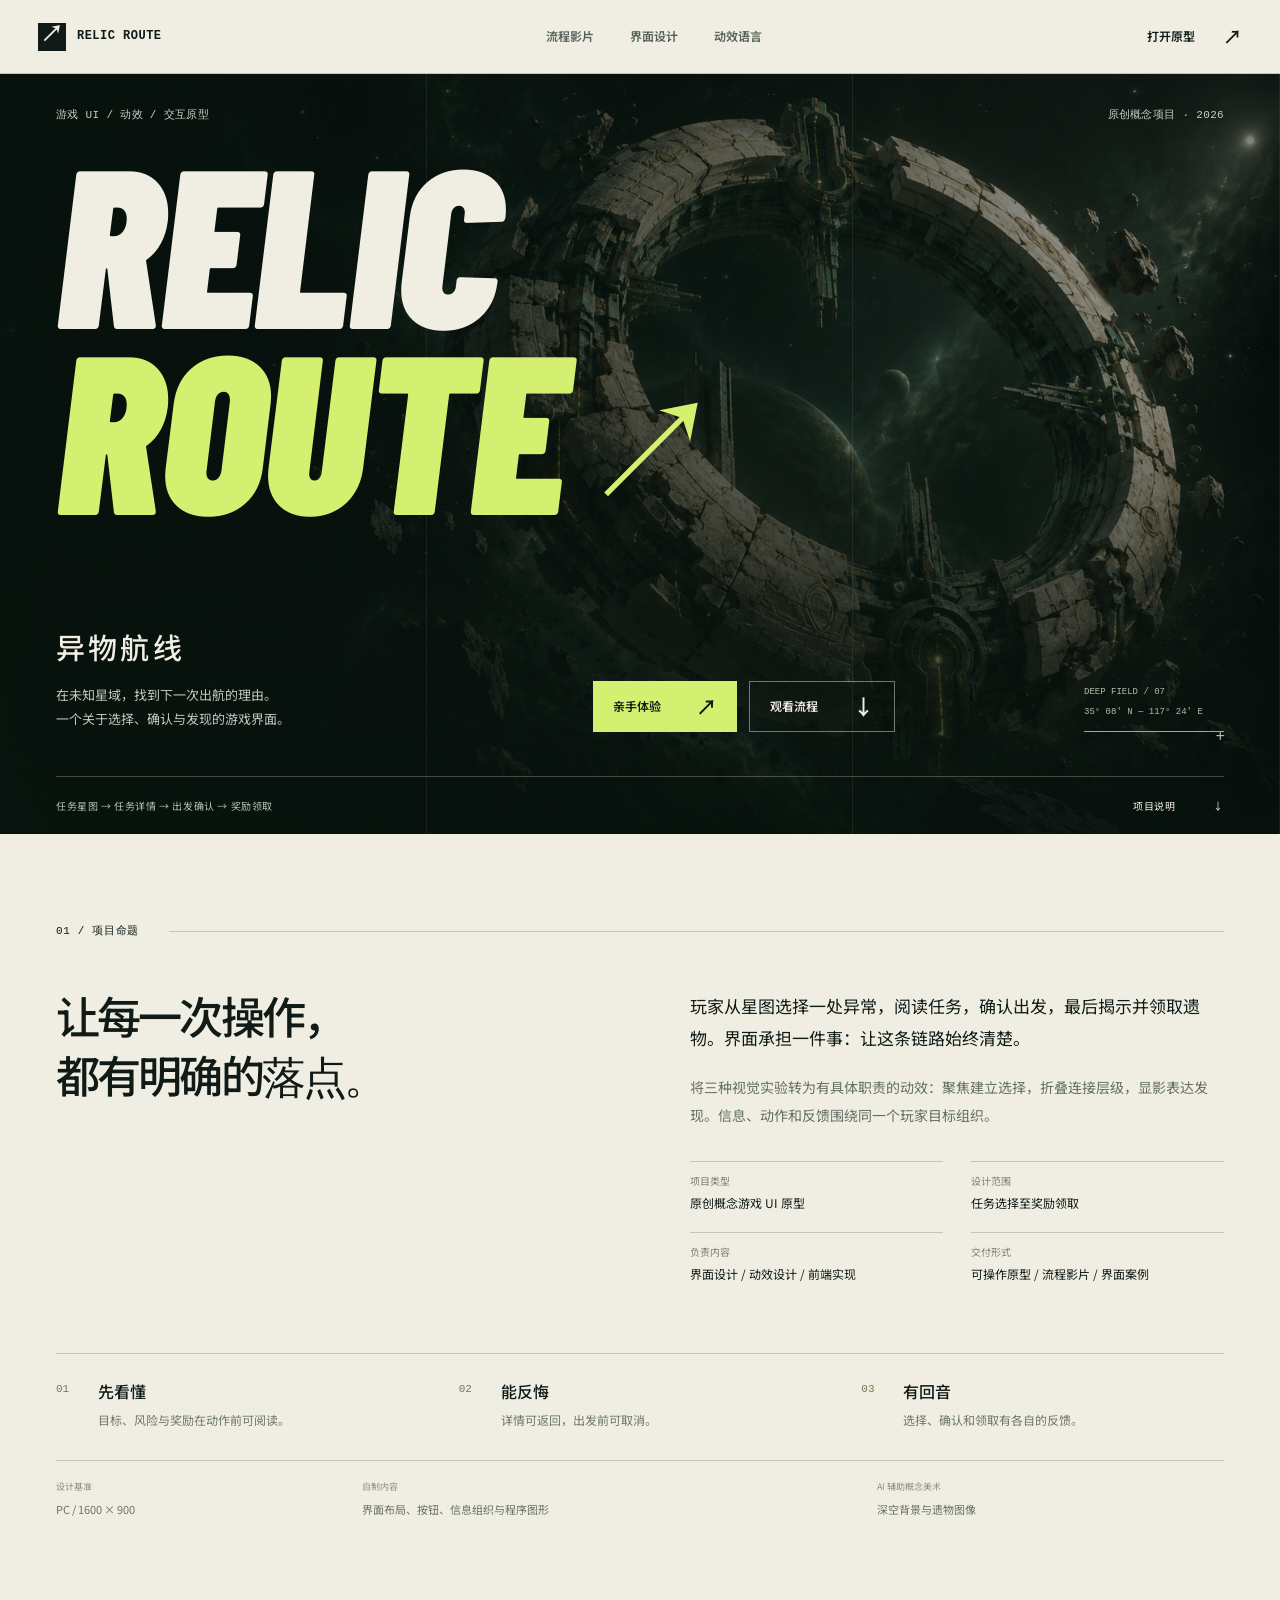
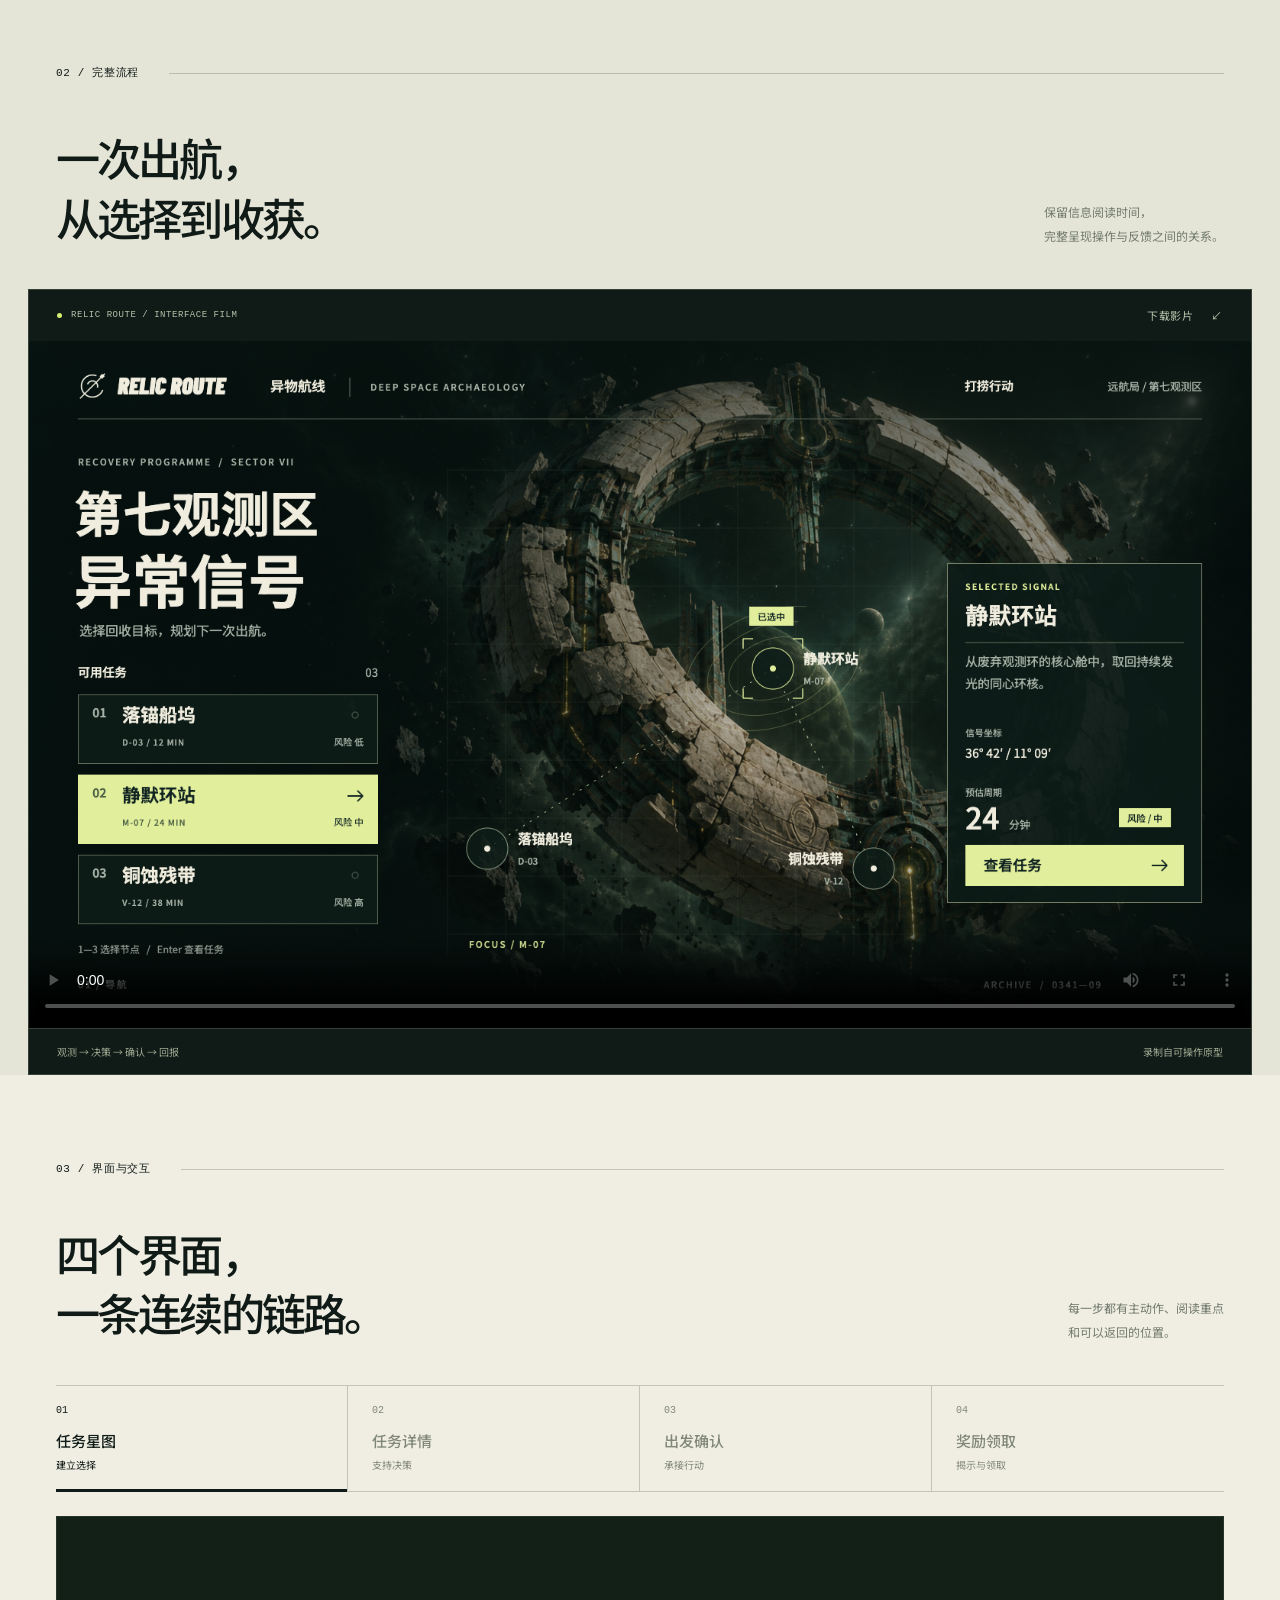
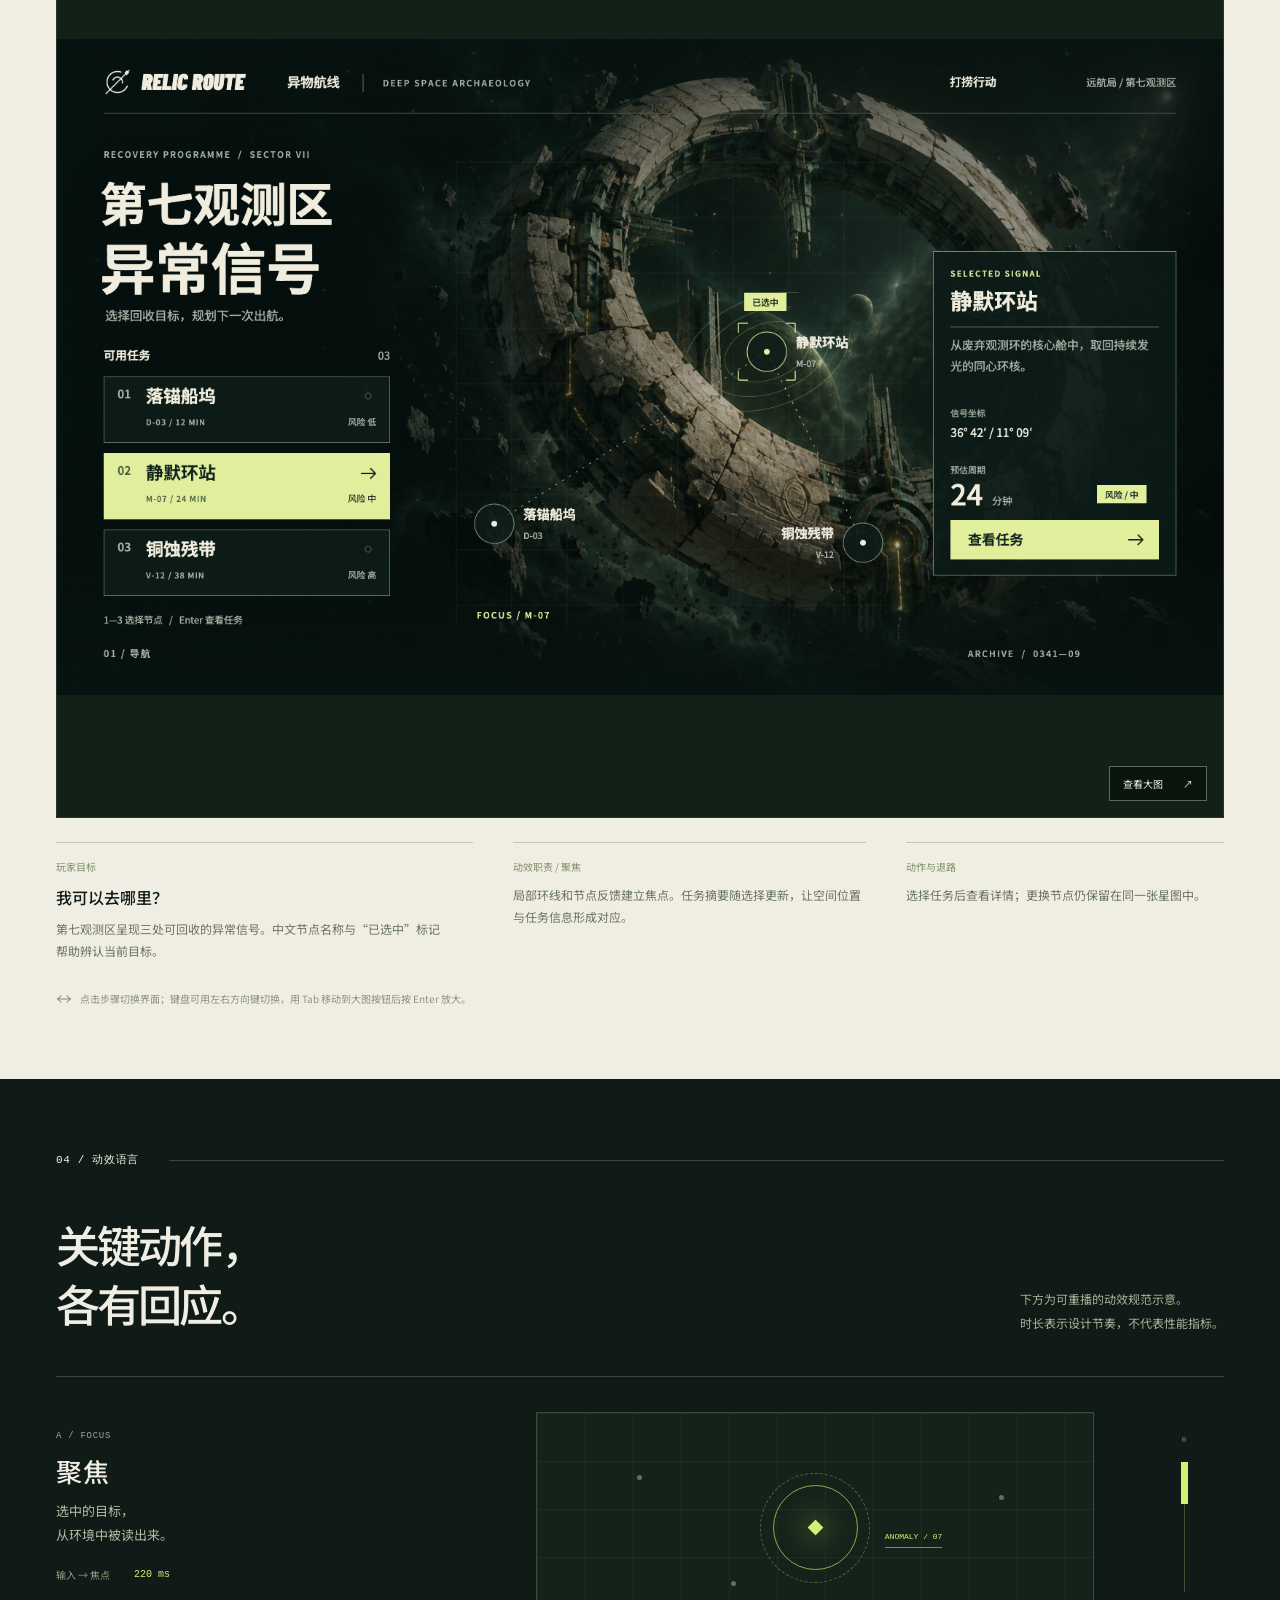
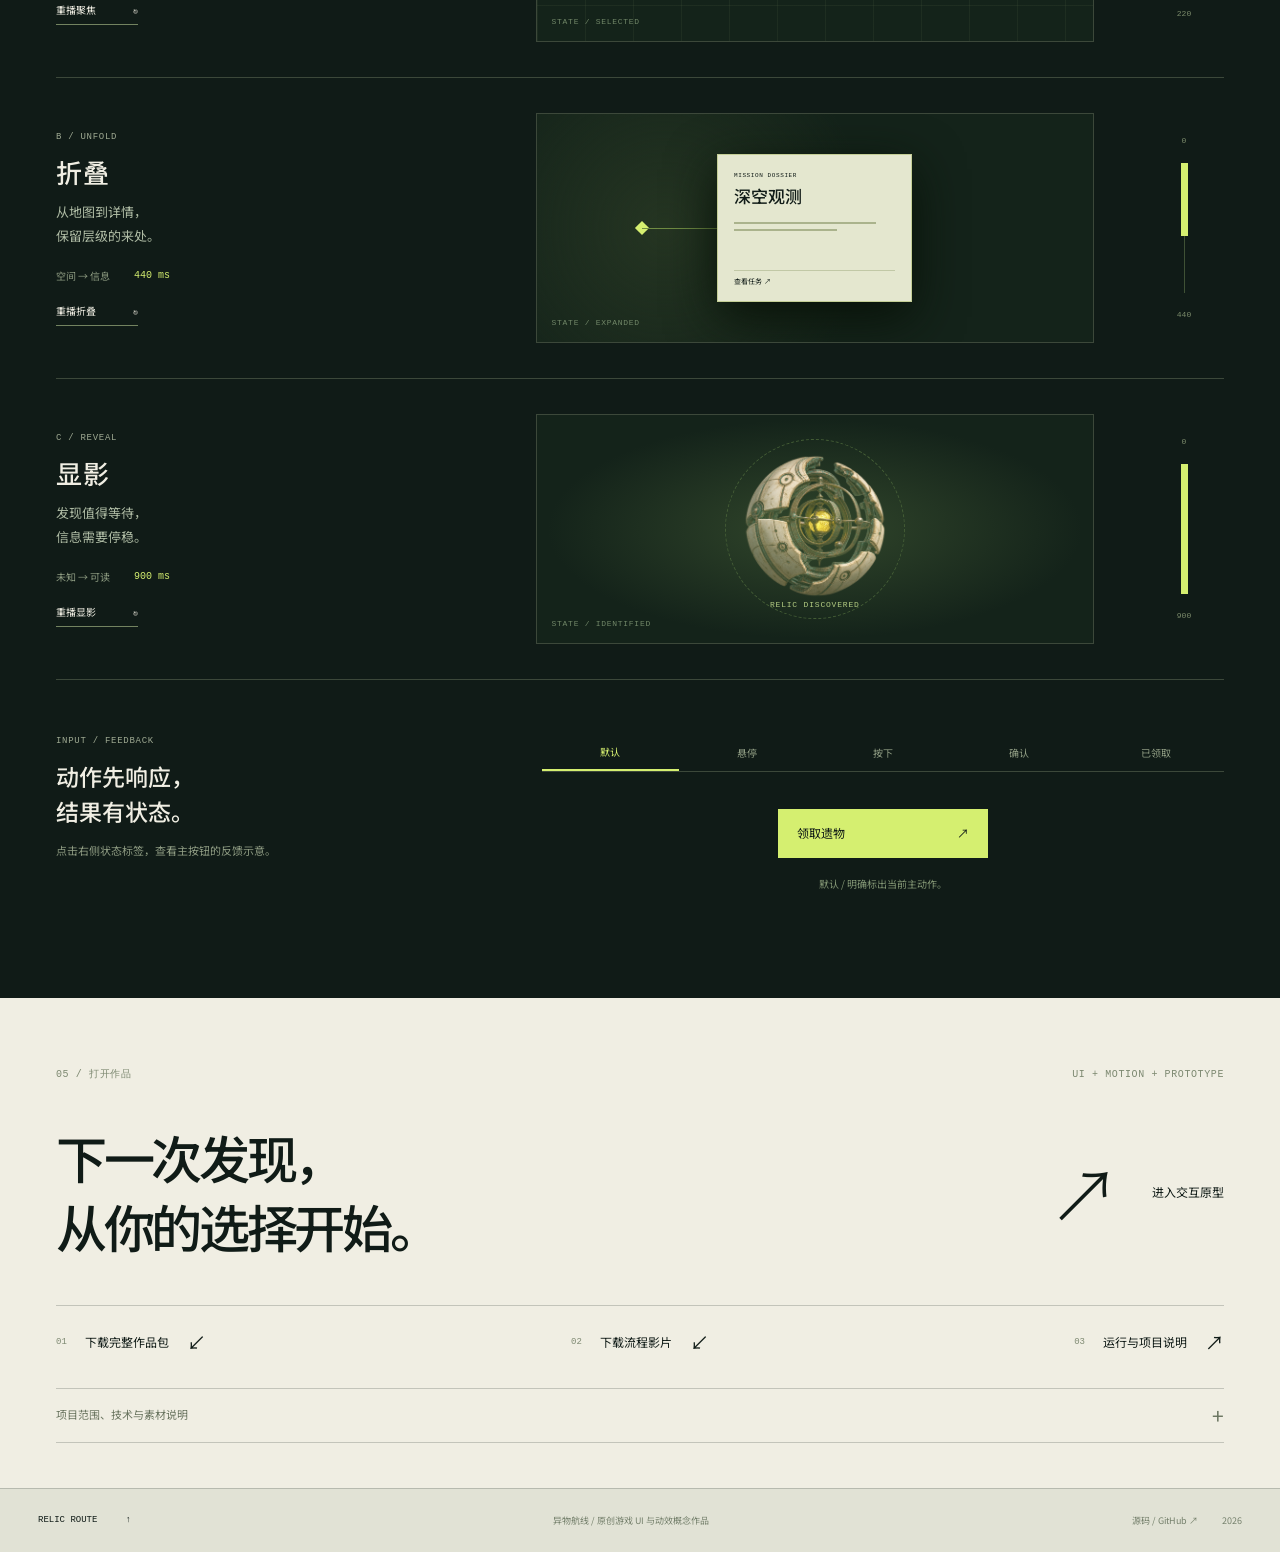
==== index.html @ 28699451 "Create Relic Route game UI and motion portfolio" ====
<!doctype html>
<html lang="zh-CN">
<head>
  <meta charset="UTF-8">
  <meta name="viewport" content="width=device-width, initial-scale=1">
  <meta name="theme-color" content="#101b17">
  <meta name="description" content="异物航线 RELIC ROUTE：原创深空打捞游戏的 UI 与动效概念项目。从任务选择到奖励入库，一条可以亲手体验的界面流程。">
  <title>异物航线 RELIC ROUTE — 游戏 UI 与动效</title>
  <link rel="stylesheet" href="showcase/style.css">
  <script src="showcase/app.js" defer></script>
</head>
<body>
  <a class="skip-link" href="#main">跳转到作品内容</a>
  <nav class="site-nav" aria-label="作品导航">
    <a class="wordmark" href="#top" aria-label="异物航线，返回顶部"><span class="brand-sign" aria-hidden="true">↗</span> RELIC ROUTE</a>
    <div class="nav-links"><a href="#film">流程影片</a><a href="#interfaces">界面设计</a><a href="#motion">动效语言</a></div>
    <a class="nav-demo" href="demo/index.html" target="_blank" rel="noopener">打开原型 <span aria-hidden="true">↗</span></a>
  </nav>

  <main id="main">
    <header class="hero" id="top">
      <div class="hero-art" aria-hidden="true"></div>
      <div class="hero-grid" aria-hidden="true"><span></span><span></span><span></span></div>
      <div class="hero-topline"><span>游戏 UI / 动效 / 交互原型</span><span>原创概念项目 · 2026</span></div>
      <h1 class="hero-title"><span>RELIC</span><span>ROUTE<span class="title-arrow" aria-hidden="true">↗</span></span></h1>
      <div class="hero-bottom">
        <div class="hero-description"><p class="hero-cn">异物航线</p><p>在未知星域，找到下一次出航的理由。<br>一个关于选择、确认与发现的游戏界面。</p></div>
        <div class="hero-actions"><a class="action action-light" href="demo/index.html" target="_blank" rel="noopener">亲手体验 <span aria-hidden="true">↗</span></a><a class="action action-outline" href="#film" data-play-film>观看流程 <span aria-hidden="true">↓</span></a></div>
        <div class="hero-coordinate" aria-hidden="true"><span>DEEP FIELD / 07</span><span>35° 08′ N — 117° 24′ E</span><span class="coordinate-line"></span></div>
      </div>
      <div class="hero-baseline"><span>任务星图 → 任务详情 → 出发确认 → 奖励领取</span><a href="#overview">项目说明 <span aria-hidden="true">↓</span></a></div>
    </header>

    <section class="overview section-wrap" id="overview" aria-labelledby="overview-title">
      <div class="section-label"><span>01 / 项目命题</span><span class="section-rule"></span></div>
      <div class="overview-layout">
        <h2 id="overview-title">让每一次操作，<br>都有明确的<span class="serif-word">落点。</span></h2>
        <div class="overview-copy"><p class="intro">玩家从星图选择一处异常，阅读任务，确认出发，最后揭示并领取遗物。界面承担一件事：让这条链路始终清楚。</p><p>将三种视觉实验转为有具体职责的动效：聚焦建立选择，折叠连接层级，显影表达发现。信息、动作和反馈围绕同一个玩家目标组织。</p><dl class="project-facts"><div><dt>项目类型</dt><dd>原创概念游戏 UI 原型</dd></div><div><dt>设计范围</dt><dd>任务选择至奖励领取</dd></div><div><dt>负责内容</dt><dd>界面设计 / 动效设计 / 前端实现</dd></div><div><dt>交付形式</dt><dd>可操作原型 / 流程影片 / 界面案例</dd></div></dl></div>
      </div>
      <div class="principles"><div><span class="principle-number">01</span><h3>先看懂</h3><p>目标、风险与奖励在动作前可阅读。</p></div><div><span class="principle-number">02</span><h3>能反悔</h3><p>详情可返回，出发前可取消。</p></div><div><span class="principle-number">03</span><h3>有回音</h3><p>选择、确认和领取有各自的反馈。</p></div></div>
      <aside class="authorship-note" aria-label="设计规格与素材分工"><p><span>设计基准</span>PC / 1600 × 900</p><p><span>自制内容</span>界面布局、按钮、信息组织与程序图形</p><p><span>AI 辅助概念美术</span>深空背景与遗物图像</p></aside>
    </section>

    <section class="film-section" id="film" aria-labelledby="film-title">
      <div class="section-wrap film-heading"><div class="section-label"><span>02 / 完整流程</span><span class="section-rule"></span></div><div class="heading-row"><h2 id="film-title">一次出航，<br>从选择到收获。</h2><p>保留信息阅读时间，<br>完整呈现操作与反馈之间的关系。</p></div></div>
      <div class="film-shell"><div class="film-utility"><span><i class="live-dot" aria-hidden="true"></i> RELIC ROUTE / INTERFACE FILM</span><a href="showcase/film.mp4" download>下载影片 <span aria-hidden="true">↙</span></a></div><video id="project-film" controls playsinline preload="metadata" poster="showcase/01-map.png" aria-label="异物航线任务与奖励流程影片"><source src="showcase/film.mp4" type="video/mp4"><p>浏览器不支持视频播放，请<a href="showcase/film.mp4">下载流程影片</a>。</p></video><div class="film-caption"><span>观测 → 决策 → 确认 → 回报</span><span>录制自可操作原型</span></div></div>
    </section>

    <section class="interfaces section-wrap" id="interfaces" aria-labelledby="interfaces-title">
      <div class="section-label"><span>03 / 界面与交互</span><span class="section-rule"></span></div>
      <div class="heading-row"><h2 id="interfaces-title">四个界面，<br>一条连续的链路。</h2><p>每一步都有主动作、阅读重点<br>和可以返回的位置。</p></div>
      <div class="step-tabs" role="tablist" aria-label="选择界面步骤">
        <button class="step-tab" id="tab-map" role="tab" aria-selected="true" aria-controls="panel-map" data-screen="map"><span>01</span><strong>任务星图</strong><small>建立选择</small></button>
        <button class="step-tab" id="tab-dossier" role="tab" aria-selected="false" aria-controls="panel-dossier" tabindex="-1" data-screen="dossier"><span>02</span><strong>任务详情</strong><small>支持决策</small></button>
        <button class="step-tab" id="tab-confirm" role="tab" aria-selected="false" aria-controls="panel-confirm" tabindex="-1" data-screen="confirm"><span>03</span><strong>出发确认</strong><small>承接行动</small></button>
        <button class="step-tab" id="tab-reward" role="tab" aria-selected="false" aria-controls="panel-reward" tabindex="-1" data-screen="reward"><span>04</span><strong>奖励领取</strong><small>揭示与领取</small></button>
      </div>
      <div class="screen-panels">
        <article class="screen-panel" id="panel-map" role="tabpanel" aria-labelledby="tab-map" tabindex="0"><figure class="screen-figure"><img src="showcase/01-map.png" alt="第七观测区任务星图：三个中文命名的异常节点分布在深空星图上，已选中节点与任务摘要形成对应。" width="1600" height="900" loading="lazy"><button class="zoom-image" type="button" data-zoom="showcase/01-map.png" data-alt="任务星图界面" aria-label="放大任务星图界面">查看大图 <span aria-hidden="true">↗</span></button></figure><div class="screen-notes"><div><span>玩家目标</span><h3>我可以去哪里？</h3><p>第七观测区呈现三处可回收的异常信号。中文节点名称与“已选中”标记帮助辨认当前目标。</p></div><div><span>动效职责 / 聚焦</span><p>局部环线和节点反馈建立焦点。任务摘要随选择更新，让空间位置与任务信息形成对应。</p></div><div><span>动作与退路</span><p>选择任务后查看详情；更换节点仍保留在同一张星图中。</p></div></div></article>
        <article class="screen-panel" id="panel-dossier" role="tabpanel" aria-labelledby="tab-dossier" tabindex="0" hidden><figure class="screen-figure"><img src="showcase/02-dossier.png" alt="任务详情界面：目标、风险、奖励与出发按钮在展开的面板中呈现。" width="1600" height="900" loading="lazy"><button class="zoom-image" type="button" data-zoom="showcase/02-dossier.png" data-alt="任务详情界面" aria-label="放大任务详情界面">查看大图 <span aria-hidden="true">↗</span></button></figure><div class="screen-notes"><div><span>玩家目标</span><h3>这次任务值得出发吗？</h3><p>阅读目标、风险与奖励，再进入出发确认。面板以任务为中心组织信息。</p></div><div><span>动效职责 / 折叠</span><p>从星图进入更具体的信息层级。展开与收回采用对应的方向，表达详情属于当前任务。</p></div><div><span>动作与退路</span><p>确认当前任务，或返回星图继续选择。</p></div></div></article>
        <article class="screen-panel" id="panel-confirm" role="tabpanel" aria-labelledby="tab-confirm" tabindex="0" hidden><figure class="screen-figure"><img src="showcase/03-confirm.png" alt="出发确认界面：所选任务被再次列出，玩家可以取消或确认出发。" width="1600" height="900" loading="lazy"><button class="zoom-image" type="button" data-zoom="showcase/03-confirm.png" data-alt="出发确认界面" aria-label="放大出发确认界面">查看大图 <span aria-hidden="true">↗</span></button></figure><div class="screen-notes"><div><span>玩家目标</span><h3>我准备好出发了吗？</h3><p>主动作执行前再确认一次任务，将选择与行动分成清楚的两个阶段。</p></div><div><span>动效职责 / 承接</span><p>确认动作触发短暂过渡，提供“出发已经开始”的反馈。按钮先响应，演出再展开。</p></div><div><span>动作与退路</span><p>取消回到任务详情；确认后进入演示结算。本项目不包含战斗玩法。</p></div></div></article>
        <article class="screen-panel" id="panel-reward" role="tabpanel" aria-labelledby="tab-reward" tabindex="0" hidden><figure class="screen-figure"><img src="showcase/04-reward.png" alt="奖励领取界面：遗物已识别，名称和说明已显示，领取按钮处于可操作状态。" width="1600" height="900" loading="lazy"><button class="zoom-image" type="button" data-zoom="showcase/04-reward.png" data-alt="奖励揭示与领取界面" aria-label="放大奖励领取界面">查看大图 <span aria-hidden="true">↗</span></button></figure><div class="screen-notes"><div><span>玩家目标</span><h3>我发现了什么？</h3><p>截图记录遗物已识别、待领取的状态。揭示结束后显示名称与说明，供玩家阅读和领取。</p></div><div><span>动效职责 / 显影</span><p>扫描式显现构成发现的仪式感；演出结束后停稳，给信息与操作留出空间。</p></div><div><span>动作与退路</span><p>领取后显示已入库，阻止重复领取；返回星图开始下一次选择。</p></div></div></article>
      </div>
      <p class="interaction-tip"><span aria-hidden="true">↔</span> 点击步骤切换界面；键盘可用左右方向键切换，用 Tab 移动到大图按钮后按 Enter 放大。</p>
    </section>

    <section class="motion-section" id="motion" aria-labelledby="motion-title">
      <div class="section-wrap"><div class="section-label"><span>04 / 动效语言</span><span class="section-rule"></span></div><div class="heading-row"><h2 id="motion-title">关键动作，<br>各有回应。</h2><p>下方为可重播的动效规范示意。<br>时长表示设计节奏，不代表性能指标。</p></div>
      <div class="motion-list">
        <article class="motion-item"><div class="motion-copy"><span class="motion-index">A / FOCUS</span><h3>聚焦</h3><p>选中的目标，<br>从环境中被读出来。</p><div class="motion-meta"><span>输入 → 焦点</span><strong>220 ms</strong></div><button class="replay-motion" type="button" data-replay="focus">重播聚焦 <span aria-hidden="true">↻</span></button></div><div class="motion-preview focus-preview is-playing" id="motion-focus" aria-hidden="true"><span class="focus-grid"></span><span class="focus-point point-one"></span><span class="focus-point point-two"></span><span class="focus-point point-three"></span><div class="focus-target"><span class="focus-ring ring-one"></span><span class="focus-ring ring-two"></span><span class="focus-core"></span><span class="focus-callout">ANOMALY / 07</span></div><span class="preview-marker">STATE / SELECTED</span></div><div class="timing-strip" aria-hidden="true"><span>0</span><div><i></i></div><span>220</span></div></article>
        <article class="motion-item"><div class="motion-copy"><span class="motion-index">B / UNFOLD</span><h3>折叠</h3><p>从地图到详情，<br>保留层级的来处。</p><div class="motion-meta"><span>空间 → 信息</span><strong>440 ms</strong></div><button class="replay-motion" type="button" data-replay="fold">重播折叠 <span aria-hidden="true">↻</span></button></div><div class="motion-preview fold-preview is-playing" id="motion-fold" aria-hidden="true"><span class="fold-origin"></span><div class="fold-panel"><span class="fold-panel-label">MISSION DOSSIER</span><strong>深空观测</strong><span class="fold-line"></span><span class="fold-line short"></span><span class="fold-button">查看任务 ↗</span></div><span class="fold-connector"></span><span class="preview-marker">STATE / EXPANDED</span></div><div class="timing-strip" aria-hidden="true"><span>0</span><div><i></i></div><span>440</span></div></article>
        <article class="motion-item"><div class="motion-copy"><span class="motion-index">C / REVEAL</span><h3>显影</h3><p>发现值得等待，<br>信息需要停稳。</p><div class="motion-meta"><span>未知 → 可读</span><strong>900 ms</strong></div><button class="replay-motion" type="button" data-replay="reveal">重播显影 <span aria-hidden="true">↻</span></button></div><div class="motion-preview reveal-preview is-playing" id="motion-reveal" aria-hidden="true"><span class="reveal-orbit"></span><div class="reveal-object"><img src="demo/assets/lumen-core.png" alt="" loading="lazy"><span class="reveal-scan"></span></div><span class="reveal-label">RELIC DISCOVERED</span><span class="preview-marker">STATE / IDENTIFIED</span></div><div class="timing-strip" aria-hidden="true"><span>0</span><div><i></i></div><span>900</span></div></article>
      </div>
      <div class="state-spec"><div class="state-spec-title"><span class="motion-index">INPUT / FEEDBACK</span><h3>动作先响应，<br>结果有状态。</h3><p>点击右侧状态标签，查看主按钮的反馈示意。</p></div><div class="state-lab"><div class="state-selector" role="group" aria-label="选择按钮状态"><button type="button" data-button-state="idle" aria-pressed="true">默认</button><button type="button" data-button-state="hover" aria-pressed="false">悬停</button><button type="button" data-button-state="pressed" aria-pressed="false">按下</button><button type="button" data-button-state="confirmed" aria-pressed="false">确认</button><button type="button" data-button-state="claimed" aria-pressed="false">已领取</button></div><div class="state-display"><button type="button" class="spec-button" id="spec-button" data-state="idle"><span id="spec-button-label">领取遗物</span><span id="spec-button-icon" aria-hidden="true">↗</span></button><p id="state-description" aria-live="polite">默认 / 明确标出当前主动作。</p></div></div></div>
      </div>
    </section>

    <section class="closing section-wrap" aria-labelledby="closing-title"><div class="closing-meta"><span>05 / 打开作品</span><span>UI + MOTION + PROTOTYPE</span></div><div class="closing-main"><h2 id="closing-title">下一次发现，<br>从你的选择开始。</h2><a class="closing-demo" href="demo/index.html" target="_blank" rel="noopener" aria-label="打开异物航线交互原型"><span aria-hidden="true">↗</span><span>进入交互原型</span></a></div><div class="delivery-links"><a href="https://github.com/rheeh/relic-route/releases/download/v1.0.0/relic-route.zip" download><span>01</span> 下载完整作品包 <span aria-hidden="true">↙</span></a><a href="showcase/film.mp4" download><span>02</span> 下载流程影片 <span aria-hidden="true">↙</span></a><a href="README.md"><span>03</span> 运行与项目说明 <span aria-hidden="true">↗</span></a></div>
      <details class="credits"><summary>项目范围、技术与素材说明 <span aria-hidden="true">+</span></summary><div class="credits-body"><div><h3>项目范围</h3><p>这是已实现的原创概念游戏 UI 与动效原型，围绕任务选择、确认和奖励领取设计。任务、资源与结算均为演示内容；不包含战斗、服务器或真实存档。本案例没有开展用户研究，也不提供用户效果指标。</p></div><div><h3>实现与素材</h3><p>界面布局、按钮、信息组织和程序图形为本项目自制，以 HTML、CSS 与 JavaScript 实现。深空背景与遗物概念图使用 AI 辅助生成。字体许可与详细素材说明见项目 README。</p></div><div><h3>体验方式</h3><p>以 PC 端 1600 × 900 为设计基准，推荐桌面浏览器体验完整构图。可使用键盘选择与确认；系统开启“减少动态效果”时，过渡会简化。下载作品包后，可在本地打开首页与原型。</p></div></div></details>
    </section>
  </main>
  <footer class="site-footer"><a href="#top">RELIC ROUTE <span aria-hidden="true">↑</span></a><p>异物航线 / 原创游戏 UI 与动效概念作品</p><span class="footer-meta"><a href="https://github.com/rheeh/relic-route" target="_blank" rel="noopener" aria-label="在 GitHub 查看异物航线源码">源码 / GitHub <span aria-hidden="true">↗</span></a><span>2026</span></span></footer>
  <dialog class="image-dialog" id="image-dialog" aria-label="界面大图"><button class="dialog-close" type="button" aria-label="关闭界面大图">关闭 <span aria-hidden="true">×</span></button><img id="dialog-image" alt=""><p id="dialog-caption"></p></dialog>
</body>
</html>
---- showcase/style.css ----
@font-face{font-family:Route Display;src:url('../demo/assets/fonts/BarlowCondensed-BlackItalic.ttf') format('truetype');font-display:swap;font-weight:900;font-style:normal}
@font-face{font-family:Route Sans;src:url('../demo/assets/fonts/RelicSansSC.woff2') format('woff2');font-display:swap;font-weight:100 900}
:root{--ink:#101b17;--paper:#f0eee3;--acid:#d5ef70;--green:#526d58;--muted:#7e897e;--rule:rgba(16,27,23,.2);--mono:'SFMono-Regular',Consolas,'Liberation Mono',monospace;--display:'Route Display','Arial Narrow',Impact,sans-serif;--body:'Route Sans',Arial,'PingFang SC','Microsoft YaHei',sans-serif;--page: min(1320px,calc(100% - 112px))}
*{box-sizing:border-box}html{scroll-behavior:smooth;scroll-padding-top:88px}body{margin:0;background:var(--paper);color:var(--ink);font-family:var(--body);font-size:15px;line-height:1.7;-webkit-font-smoothing:antialiased}button,a{-webkit-tap-highlight-color:transparent}a{color:inherit;text-decoration:none}button{font:inherit;cursor:pointer}button:disabled{cursor:default}img,video{max-width:100%;display:block}button,a,summary{touch-action:manipulation}:focus-visible{outline:3px solid #92b535;outline-offset:5px}::selection{background:var(--acid);color:var(--ink)}[hidden]{display:none!important}h1,h2,h3,p,figure{margin:0}button{border-radius:0}h2{font-size:clamp(30px,3.45vw,50px);font-weight:500;letter-spacing:-.065em;line-height:1.35}h3{font-weight:500}.skip-link{position:fixed;left:20px;top:14px;z-index:99;background:var(--acid);padding:10px 18px;transform:translateY(-180%)}.skip-link:focus{transform:none}.section-wrap{width:var(--page);margin:0 auto}.site-nav{height:74px;display:flex;align-items:center;justify-content:space-between;padding:0 38px;background:var(--paper);border-bottom:1px solid var(--rule);font-size:12px;font-weight:600}.wordmark{display:flex;align-items:center;gap:11px;font-family:var(--mono);letter-spacing:.04em}.brand-sign{width:28px;height:28px;display:grid;place-items:center;background:var(--ink);color:var(--paper);font-size:23px;line-height:1}.nav-links{display:flex;gap:36px;color:#556158}.nav-links a:hover,.nav-demo:hover{color:#6b821e}.nav-demo{display:flex;align-items:center;gap:28px}.nav-demo span{font-size:19px}.hero{position:relative;isolation:isolate;overflow:hidden;background:#14231a;color:var(--paper);padding:32px 56px 0;min-height:760px;display:flex;flex-direction:column}.hero-art{position:absolute;inset:0;z-index:-3;background:linear-gradient(90deg,rgba(8,19,14,.9),rgba(8,19,14,.32)),url('../demo/assets/field.png') center 43%/cover}.hero:after{content:'';position:absolute;inset:0;z-index:-2;background:linear-gradient(180deg,rgba(8,19,14,.07) 40%,rgba(8,19,14,.76)),repeating-linear-gradient(0deg,transparent 0 3px,rgba(255,255,255,.012) 4px 4px);pointer-events:none}.hero-topline{display:flex;justify-content:space-between;font-family:var(--mono);font-size:11px;letter-spacing:.03em;color:#c8cec0}.hero-title{margin:24px 0 30px;font-family:var(--display);font-size:clamp(116px,17.6vw,280px);font-weight:900;line-height:.8;letter-spacing:-.015em;display:flex;flex-direction:column;width:max-content}.hero-title>span{display:block}.hero-title>span:nth-child(2){color:var(--acid);padding-top:6px}.title-arrow{font-family:Arial,sans-serif;font-size:.64em;font-weight:400;display:inline-block;margin-left:.12em;vertical-align:.09em;line-height:1}.hero-bottom{display:grid;grid-template-columns:1.1fr 1fr auto;gap:30px;align-items:end;padding-bottom:44px;margin-top:auto}.hero-cn{font-size:29px;font-weight:500;letter-spacing:.11em;margin-bottom:11px}.hero-description>p:last-child{font-size:13px;color:#c0c9bb;line-height:1.9}.hero-actions{display:flex;gap:12px}.action{display:flex;align-items:center;justify-content:space-between;gap:35px;font-size:12px;font-weight:600;padding:14px 20px;white-space:nowrap;transition:background .18s,color .18s}.action span{font-size:21px;line-height:1}.action-light{background:var(--acid);color:var(--ink)}.action-light:hover{background:#e5ff82}.action-outline{border:1px solid rgba(240,238,227,.45);color:var(--paper)}.action-outline:hover{background:var(--paper);color:var(--ink)}.hero-coordinate{font-family:var(--mono);font-size:9px;line-height:2.2;display:flex;flex-direction:column;color:#b0beaa}.coordinate-line{display:block;width:140px;height:1px;background:#9aae85;margin-top:8px;position:relative}.coordinate-line:after{content:'+';position:absolute;right:-1px;top:-11px;font-size:16px}.hero-baseline{padding:20px 0;display:flex;justify-content:space-between;gap:20px;border-top:1px solid rgba(240,238,227,.25);font-size:10px;letter-spacing:.06em;color:#b1bfae}.hero-baseline a{display:flex;gap:38px;color:var(--paper)}.hero-grid{position:absolute;inset:0;display:grid;grid-template-columns:1fr 1fr 1fr;z-index:-1;pointer-events:none}.hero-grid span{border-right:1px solid rgba(240,238,227,.07)}.overview{padding-top:88px;padding-bottom:82px}.section-label{display:flex;align-items:center;gap:30px;font-family:var(--mono);font-size:11px;letter-spacing:.06em;margin-bottom:45px}.section-rule{height:1px;background:var(--rule);flex:1}.overview-layout{display:grid;grid-template-columns:1fr 1fr;gap:100px}.serif-word{font-family:'Songti SC','STSong',serif}.overview-copy{padding-top:4px;max-width:560px}.overview-copy>p{font-size:14px;color:#647066;line-height:1.95}.overview-copy .intro{font-size:17px;color:var(--ink);line-height:1.9;margin-bottom:20px}.project-facts{margin:32px 0 0;display:grid;grid-template-columns:1fr 1fr;gap:19px 28px}.project-facts>div{border-top:1px solid var(--rule);padding-top:10px}.project-facts dt{font-size:10px;color:#7b8276;margin-bottom:4px}.project-facts dd{margin:0;font-size:12px}.principles{display:grid;grid-template-columns:repeat(3,1fr);gap:40px;margin-top:68px;border-top:1px solid var(--rule);padding-top:24px}.principles>div{position:relative;padding-left:42px}.principle-number{position:absolute;left:0;top:2px;font-family:var(--mono);font-size:11px;color:#6a7e53}.principles h3{font-size:16px;margin-bottom:5px}.principles p{font-size:12px;color:#6f786c}.film-section{padding:64px 0 0;background:#e4e4d7}.heading-row{display:flex;justify-content:space-between;align-items:end;gap:60px;margin-bottom:42px}.heading-row>p{font-size:12px;color:#737c6e;line-height:1.95;max-width:280px}.film-shell{margin:0 28px;background:#101b17;color:var(--paper);border:1px solid #344137}.film-utility{padding:16px 28px;display:flex;justify-content:space-between;align-items:center;font-family:var(--mono);font-size:9px;color:#b5c2aa;letter-spacing:.06em}.film-utility>span{display:flex;align-items:center;gap:9px}.live-dot{width:5px;height:5px;border-radius:50%;background:var(--acid)}.film-utility a{display:flex;gap:18px;font-family:var(--body);font-size:11px}.film-shell video{width:100%;aspect-ratio:16/9;background:#07110c;object-fit:contain}.film-caption{display:flex;justify-content:space-between;padding:14px 28px;border-top:1px solid #344137;font-size:10px;color:#9ea992}.interfaces{padding-top:85px;padding-bottom:72px}.step-tabs{display:grid;grid-template-columns:repeat(4,1fr);margin:0 0 24px;border-top:1px solid var(--rule);border-bottom:1px solid var(--rule)}.step-tab{text-align:left;border:0;border-right:1px solid var(--rule);padding:18px 20px 18px 0;background:transparent;position:relative;color:#81887a;transition:color .18s}.step-tab:not(:first-child){padding-left:24px}.step-tab:last-child{border-right:0}.step-tab:after{content:'';height:3px;position:absolute;left:0;right:0;bottom:-1px;background:var(--ink);transform:scaleX(0);transform-origin:left;transition:transform .22s}.step-tab[aria-selected=true]{color:var(--ink)}.step-tab[aria-selected=true]:after{transform:scaleX(1)}.step-tab:hover{color:var(--ink)}.step-tab>span{font-family:var(--mono);font-size:10px;display:block;line-height:1.4;margin-bottom:10px}.step-tab strong{font-size:15px;font-weight:500;display:block}.step-tab small{font-size:10px;display:block;margin-top:2px}.screen-figure{position:relative;background:#122018;border:1px solid #263528;overflow:hidden}.screen-figure>img{width:100%;aspect-ratio:16/9;object-fit:contain}.zoom-image{position:absolute;bottom:16px;right:16px;color:var(--paper);font-size:10px;padding:8px 13px;background:rgba(8,18,11,.86);border:1px solid #5b6955;display:flex;align-items:center;gap:20px}.zoom-image:hover{background:var(--acid);color:var(--ink);border-color:var(--acid)}.screen-notes{display:grid;grid-template-columns:1.18fr 1fr .9fr;gap:40px;margin-top:24px}.screen-notes>div{border-top:1px solid var(--rule);padding-top:15px}.screen-notes span{display:block;font-size:10px;color:#81906c;margin-bottom:9px}.screen-notes h3{font-size:16px;margin-bottom:7px}.screen-notes p{font-size:12px;color:#6a7465;line-height:1.85;max-width:390px}.interaction-tip{font-size:10px;color:#8b9383;margin-top:28px;display:flex;gap:8px}.interaction-tip>span{font-size:16px;line-height:1}.motion-section{background:var(--ink);color:var(--paper);padding:72px 0 70px}.motion-section .section-rule{background:rgba(240,238,227,.2)}.motion-section .heading-row>p{color:#a6b199}.motion-list{border-top:1px solid #3c483a}.motion-item{display:grid;grid-template-columns:1fr 1.3fr 80px;gap:50px;padding:35px 0;border-bottom:1px solid #3c483a;align-items:center}.motion-index{font-family:var(--mono);font-size:9px;letter-spacing:.08em;color:#9ea992;display:block;margin-bottom:10px}.motion-copy h3{font-size:26px;letter-spacing:.05em;line-height:1.3;margin-bottom:11px}.motion-copy p{font-size:13px;line-height:1.8;color:#aebba4}.motion-meta{display:flex;gap:24px;margin-top:20px;font-size:10px;align-items:center}.motion-meta>span{color:#8d9b81}.motion-meta strong{font-family:var(--mono);font-weight:400;color:var(--acid)}.replay-motion{background:transparent;color:var(--paper);font-size:10px;border:0;border-bottom:1px solid #738360;padding:6px 0;display:flex;gap:37px;margin-top:12px}.replay-motion:hover{color:var(--acid)}.motion-preview{position:relative;height:230px;border:1px solid #3c483a;overflow:hidden;background:#14231a}.preview-marker{position:absolute;left:15px;bottom:12px;font-family:var(--mono);font-size:8px;letter-spacing:.09em;color:#718768}.focus-grid{position:absolute;inset:0;background:linear-gradient(rgba(192,212,151,.06) 1px,transparent 1px),linear-gradient(90deg,rgba(192,212,151,.06) 1px,transparent 1px);background-size:48px 48px}.focus-point{width:5px;height:5px;position:absolute;background:#617256;border-radius:50%}.point-one{left:18%;top:27%}.point-two{right:16%;top:36%}.point-three{left:35%;bottom:24%}.focus-target{position:absolute;left:50%;top:50%;width:1px;height:1px}.focus-ring{position:absolute;border:1px solid #8caa52;border-radius:50%;left:50%;top:50%}.ring-one{width:85px;height:85px;margin:-42.5px}.ring-two{width:110px;height:110px;margin:-55px;border-style:dashed;border-color:#4f683a}.focus-core{position:absolute;width:11px;height:11px;margin:-5px;border:1px solid var(--acid);background:var(--acid);transform:rotate(45deg);box-shadow:0 0 26px #a3ca4d}.focus-callout{position:absolute;left:70px;top:3px;font-family:var(--mono);font-size:8px;color:var(--acid);white-space:nowrap;border-bottom:1px solid #749347;padding-bottom:3px}.focus-preview.is-playing .ring-one{animation:focus-in 220ms cubic-bezier(.1,.8,.2,1) both}.focus-preview.is-playing .ring-two{animation:focus-in 220ms 40ms cubic-bezier(.1,.8,.2,1) both}.focus-preview.is-playing .focus-core{animation:focus-core 220ms ease-out both}.focus-preview.is-playing .focus-callout{animation:fade-in 220ms 100ms both}.fold-preview{perspective:700px;display:grid;place-items:center;background:radial-gradient(circle at 23% 50%,#253522 0,transparent 46%),#14231a}.fold-origin{position:absolute;left:18%;top:calc(50% - 5px);width:10px;height:10px;background:var(--acid);transform:rotate(45deg)}.fold-panel{width:195px;height:148px;position:relative;z-index:2;border:1px solid #c4ce96;background:#e4e7cf;color:var(--ink);padding:16px;transform-origin:0 50%;box-shadow:0 15px 50px #081208}.fold-panel-label{font-family:var(--mono);font-size:6px;letter-spacing:.1em;display:block}.fold-panel strong{font-weight:500;font-size:17px;line-height:1.8;display:block}.fold-line{display:block;height:2px;width:88%;background:#aab38c;margin-top:10px}.fold-line.short{width:64%;margin-top:5px}.fold-button{position:absolute;left:16px;bottom:13px;border-top:1px solid #c1c8a6;padding-top:5px;font-size:7px;width:calc(100% - 32px)}.fold-connector{position:absolute;left:19%;right:45%;top:50%;height:1px;background:#708c43}.fold-preview.is-playing .fold-panel{animation:fold-in 440ms cubic-bezier(.15,.8,.2,1) both}.fold-preview.is-playing .fold-connector{animation:line-in 220ms both}.reveal-preview{background:radial-gradient(ellipse at center,#31462b 0,#14231a 68%)}.reveal-orbit{position:absolute;width:180px;height:180px;border:1px solid #435c35;left:50%;top:50%;transform:translate(-50%,-50%) rotate(20deg);border-radius:50%;border-style:dashed}.reveal-object{position:absolute;left:50%;top:49%;width:160px;height:150px;transform:translate(-50%,-50%);overflow:hidden;mix-blend-mode:screen}.reveal-object img{width:100%;height:100%;object-fit:contain}.reveal-scan{position:absolute;left:0;right:0;top:0;height:2px;background:var(--acid);box-shadow:0 0 12px var(--acid);opacity:0}.reveal-label{position:absolute;font-family:var(--mono);font-size:8px;bottom:31px;left:0;right:0;text-align:center;letter-spacing:.1em;color:#b4cd83}.reveal-preview.is-playing .reveal-object img{animation:reveal-in 900ms ease-out both}.reveal-preview.is-playing .reveal-scan{animation:scan 900ms ease-in-out both}.reveal-preview.is-playing .reveal-label{animation:fade-in 220ms 680ms both}.timing-strip{display:flex;flex-direction:column;align-items:center;gap:15px;font-family:var(--mono);font-size:8px;color:#7b8b6b}.timing-strip>div{width:1px;height:130px;background:#3f5135;position:relative}.timing-strip i{position:absolute;top:0;left:-3px;width:7px;height:42px;background:var(--acid)}.motion-item:nth-child(2) .timing-strip i{height:73px}.motion-item:nth-child(3) .timing-strip i{height:130px}.state-spec{display:grid;grid-template-columns:1fr 1.6fr;gap:60px;margin-top:54px}.state-spec-title h3{font-size:23px;line-height:1.5}.state-spec-title p{color:#8e9b82;font-size:11px;margin-top:13px}.state-selector{display:flex;border-bottom:1px solid #3c483a;gap:0}.state-selector button{font-size:10px;flex:1;background:transparent;border:0;color:#8e9b82;padding:9px 5px}.state-selector button[aria-pressed=true]{color:var(--acid);border-bottom:2px solid var(--acid)}.state-display{display:flex;flex-direction:column;align-items:center;justify-content:center;min-height:156px}.spec-button{width:210px;height:49px;border:1px solid var(--acid);color:var(--ink);background:var(--acid);display:flex;align-items:center;justify-content:space-between;padding:0 18px;font-size:12px;transition:background .15s,transform .15s,box-shadow .15s,color .15s}.spec-button[data-state=hover]{background:#e5ff94;box-shadow:0 0 22px #a1c65038}.spec-button[data-state=pressed]{background:#bbcd7f;box-shadow:inset 0 -3px 0 #fbf8ed}.spec-button[data-state=confirmed]{border-color:#9ebe83;background:transparent;color:#c6dfab}.spec-button[data-state=claimed]{border-color:#46543d;background:#202f23;color:#7f9671}.state-display p{font-size:10px;color:#819473;margin-top:17px}.closing{padding-top:68px;padding-bottom:45px}.closing-meta{display:flex;justify-content:space-between;font-family:var(--mono);font-size:10px;letter-spacing:.06em;color:#7c8870}.closing-main{display:flex;align-items:center;justify-content:space-between;gap:50px;padding:40px 0 44px;border-bottom:1px solid var(--rule)}.closing-main h2{font-size:clamp(31px,4vw,58px)}.closing-demo{display:flex;align-items:center;gap:32px;font-size:12px}.closing-demo>span:first-child{font-size:72px;font-weight:300;line-height:1;transition:transform .2s}.closing-demo:hover>span:first-child{transform:translate(5px,-5px)}.delivery-links{display:flex;justify-content:space-between;padding:20px 0 29px;gap:20px}.delivery-links a{display:flex;align-items:center;gap:18px;font-size:12px}.delivery-links a>span:first-child{font-family:var(--mono);font-size:9px;color:#7f8a73}.delivery-links a>span:last-child{font-size:19px}.delivery-links a:hover{color:#6a8719}.credits{border-top:1px solid var(--rule);border-bottom:1px solid var(--rule);padding:16px 0}.credits summary{display:flex;justify-content:space-between;cursor:pointer;font-size:11px;list-style:none;color:#69745f}.credits summary::-webkit-details-marker{display:none}.credits summary>span{font-size:21px;line-height:1;transition:transform .2s}.credits[open] summary>span{transform:rotate(45deg)}.credits-body{display:grid;grid-template-columns:repeat(3,1fr);gap:38px;padding:26px 0 6px}.credits-body h3{font-size:12px;margin-bottom:7px}.credits-body p{font-size:11px;line-height:1.9;color:#78816f}.site-footer{display:flex;align-items:center;justify-content:space-between;padding:24px 38px;background:#e1e2d5;border-top:1px solid var(--rule);font-size:9px;color:#75806c}.site-footer>a{font-family:var(--mono);display:flex;gap:28px;color:var(--ink)}.image-dialog{border:1px solid #4b5d40;background:#0b150f;color:var(--paper);width:min(96vw,1600px);max-width:none;max-height:94vh;padding:50px 15px 12px;overflow:auto}.image-dialog::backdrop{background:rgba(4,11,7,.9)}.image-dialog img{width:100%;height:auto;max-height:calc(94vh - 100px);object-fit:contain}.dialog-close{position:absolute;top:13px;right:16px;background:transparent;color:var(--paper);border:0;font-size:11px;display:flex;gap:20px;align-items:center}.dialog-close span{font-size:24px;line-height:1}.image-dialog>p{text-align:center;font-size:10px;color:#8fa17e;padding-top:12px}
@keyframes focus-in{from{transform:scale(1.6);opacity:0}to{transform:scale(1);opacity:1}}@keyframes focus-core{from{box-shadow:0 0 0 #a3ca4d;background:#526945}to{box-shadow:0 0 26px #a3ca4d;background:var(--acid)}}@keyframes fade-in{from{opacity:0;transform:translateY(5px)}to{opacity:1;transform:translateY(0)}}@keyframes fold-in{from{transform:rotateY(-76deg) scale(.8);opacity:0}to{transform:rotateY(0) scale(1);opacity:1}}@keyframes line-in{from{transform:scaleX(0);transform-origin:left}to{transform:scaleX(1);transform-origin:left}}@keyframes reveal-in{from{clip-path:inset(0 0 100%);filter:brightness(1.8)}to{clip-path:inset(0);filter:brightness(1)}}@keyframes scan{0%{top:0;opacity:0}10%{opacity:1}90%{opacity:1}100%{top:100%;opacity:0}}
@media(min-width:1600px){.hero{min-height:860px;padding-left:max(56px,calc((100vw - 1440px)/2));padding-right:max(56px,calc((100vw - 1440px)/2))}.hero-title{font-size:280px}.film-shell{max-width:1544px;margin-inline:auto}}
@media(max-width:1100px){:root{--page:calc(100% - 72px)}.hero{padding:28px 36px 0;min-height:690px}.hero-title{font-size:20vw;margin-top:45px}.hero-bottom{grid-template-columns:1fr auto;gap:32px}.hero-coordinate{display:none}.overview-layout{gap:50px}.project-facts{gap:16px}.motion-item{grid-template-columns:1fr 1.35fr;gap:35px}.timing-strip{display:none}.screen-notes{gap:27px}.state-spec{gap:40px}.closing-demo{gap:20px}.closing-demo>span:first-child{font-size:55px}}
@media(max-width:760px){:root{--page:calc(100% - 40px)}html{scroll-padding-top:25px}.site-nav{padding:0 20px;height:64px}.wordmark{font-size:10px;gap:8px}.brand-sign{width:24px;height:24px}.nav-links{display:none}.nav-demo{font-size:10px;gap:14px}.hero{padding:25px 20px 0;min-height:650px}.hero-topline{font-size:8px;gap:10px}.hero-title{font-size:25vw;margin-top:62px;line-height:.87;letter-spacing:0}.title-arrow{font-size:.62em;margin-left:.05em}.hero-bottom{grid-template-columns:1fr;padding-bottom:28px;gap:26px}.hero-cn{font-size:25px;margin-bottom:8px}.hero-description>p:last-child{font-size:12px}.hero-actions{gap:10px}.action{padding:12px 16px;font-size:11px;gap:34px}.hero-baseline{font-size:8px;padding:16px 0;gap:12px}.hero-baseline>a{gap:8px;white-space:nowrap}.overview{padding-top:56px;padding-bottom:52px}.section-label{font-size:9px;gap:18px;margin-bottom:30px}.overview-layout{grid-template-columns:1fr;gap:27px}.overview-copy .intro{font-size:15px}.overview-copy>p{font-size:12px}.project-facts{margin-top:25px;gap:16px 20px}.project-facts dd{font-size:10px}.project-facts dt{font-size:9px}.principles{margin-top:35px;gap:20px;padding-top:20px;grid-template-columns:1fr}.principles>div{padding-left:35px}.principles h3{font-size:14px;margin-bottom:2px}.principles p{font-size:11px}.film-section{padding-top:45px}.heading-row{align-items:start;gap:20px;flex-direction:column;margin-bottom:28px}.heading-row>p{font-size:11px;max-width:none}.film-shell{margin:0 10px}.film-utility{padding:11px 12px;font-size:7px;letter-spacing:0}.film-utility a{font-size:9px;gap:7px}.film-utility>span{gap:6px}.film-caption{font-size:8px;padding:11px 12px;gap:12px}.interfaces{padding-top:55px;padding-bottom:48px}.step-tabs{margin-bottom:15px}.step-tab{padding:14px 7px!important;border-right:0}.step-tab>span{font-size:8px;margin-bottom:7px}.step-tab strong{font-size:11px}.step-tab small{font-size:8px}.zoom-image{bottom:8px;right:8px;font-size:8px;padding:5px 8px;gap:12px}.screen-notes{grid-template-columns:1fr;gap:16px;margin-top:20px}.screen-notes>div{padding-top:10px}.screen-notes span{font-size:9px;margin-bottom:5px}.screen-notes h3{font-size:15px}.screen-notes p{font-size:11px;max-width:none}.interaction-tip{font-size:9px;line-height:1.7;margin-top:22px;align-items:center}.motion-section{padding:48px 0}.motion-item{grid-template-columns:1fr;gap:20px;padding:27px 0}.motion-copy{display:grid;grid-template-columns:1fr 1fr;align-items:start;column-gap:20px}.motion-copy .motion-index{grid-column:1/-1}.motion-copy h3{font-size:23px;margin:0}.motion-copy p{font-size:11px;grid-column:2;grid-row:2/4}.motion-meta{grid-column:1;margin-top:12px;gap:12px;font-size:9px}.replay-motion{grid-column:1;width:max-content;margin-top:7px;font-size:9px;gap:23px}.motion-preview{height:215px}.state-spec{grid-template-columns:1fr;gap:24px;margin-top:35px}.state-spec-title h3{font-size:21px}.state-spec-title h3 br{display:none}.state-spec-title p{margin-top:7px;font-size:10px}.state-display{min-height:138px}.closing{padding-top:44px;padding-bottom:30px}.closing-meta{font-size:8px;gap:12px}.closing-main{align-items:start;gap:18px;padding:29px 0}.closing-main h2{font-size:29px}.closing-demo{flex-direction:column;gap:8px;align-items:center;white-space:nowrap;padding-top:3px;font-size:9px}.closing-demo>span:first-child{font-size:42px}.delivery-links{flex-direction:column;gap:0;padding:6px 0 18px}.delivery-links a{font-size:11px;gap:18px;border-bottom:1px solid var(--rule);padding:13px 0}.delivery-links a>span:last-child{margin-left:auto}.delivery-links a:last-child{border:0}.credits-body{grid-template-columns:1fr;gap:18px;padding-top:22px}.credits-body p{font-size:10px}.credits summary{font-size:10px}.site-footer{padding:21px 20px;font-size:8px;gap:12px;flex-wrap:wrap}.site-footer p{order:3;width:100%}.image-dialog{padding:48px 8px 10px;width:98vw}.dialog-close{right:12px}.image-dialog>p{font-size:9px}}
@media(prefers-reduced-motion:reduce){html{scroll-behavior:auto}*,*:before,*:after{animation:none!important;transition:none!important}.reveal-scan{display:none}.focus-ring,.focus-core,.focus-callout,.fold-panel,.fold-connector,.reveal-object img,.reveal-label{opacity:1;transform:none;clip-path:none;filter:none}.focus-core{transform:rotate(45deg)}.reveal-orbit{transform:translate(-50%,-50%)}.reveal-object{transform:translate(-50%,-50%)}}

.authorship-note{display:grid;grid-template-columns:.8fr 1.4fr 1fr;gap:28px;margin-top:30px;padding:18px 0 0;border-top:1px solid var(--rule);font-size:11px;color:#69745f}.authorship-note span{display:block;font-size:9px;color:#8a927e;margin-bottom:5px}@media(max-width:760px){.authorship-note{grid-template-columns:1fr;gap:12px;font-size:10px;margin-top:26px;padding-top:17px}.authorship-note span{margin-bottom:2px}}

.footer-meta{display:flex;gap:24px;align-items:center}.footer-meta a:hover{color:#536d1a}
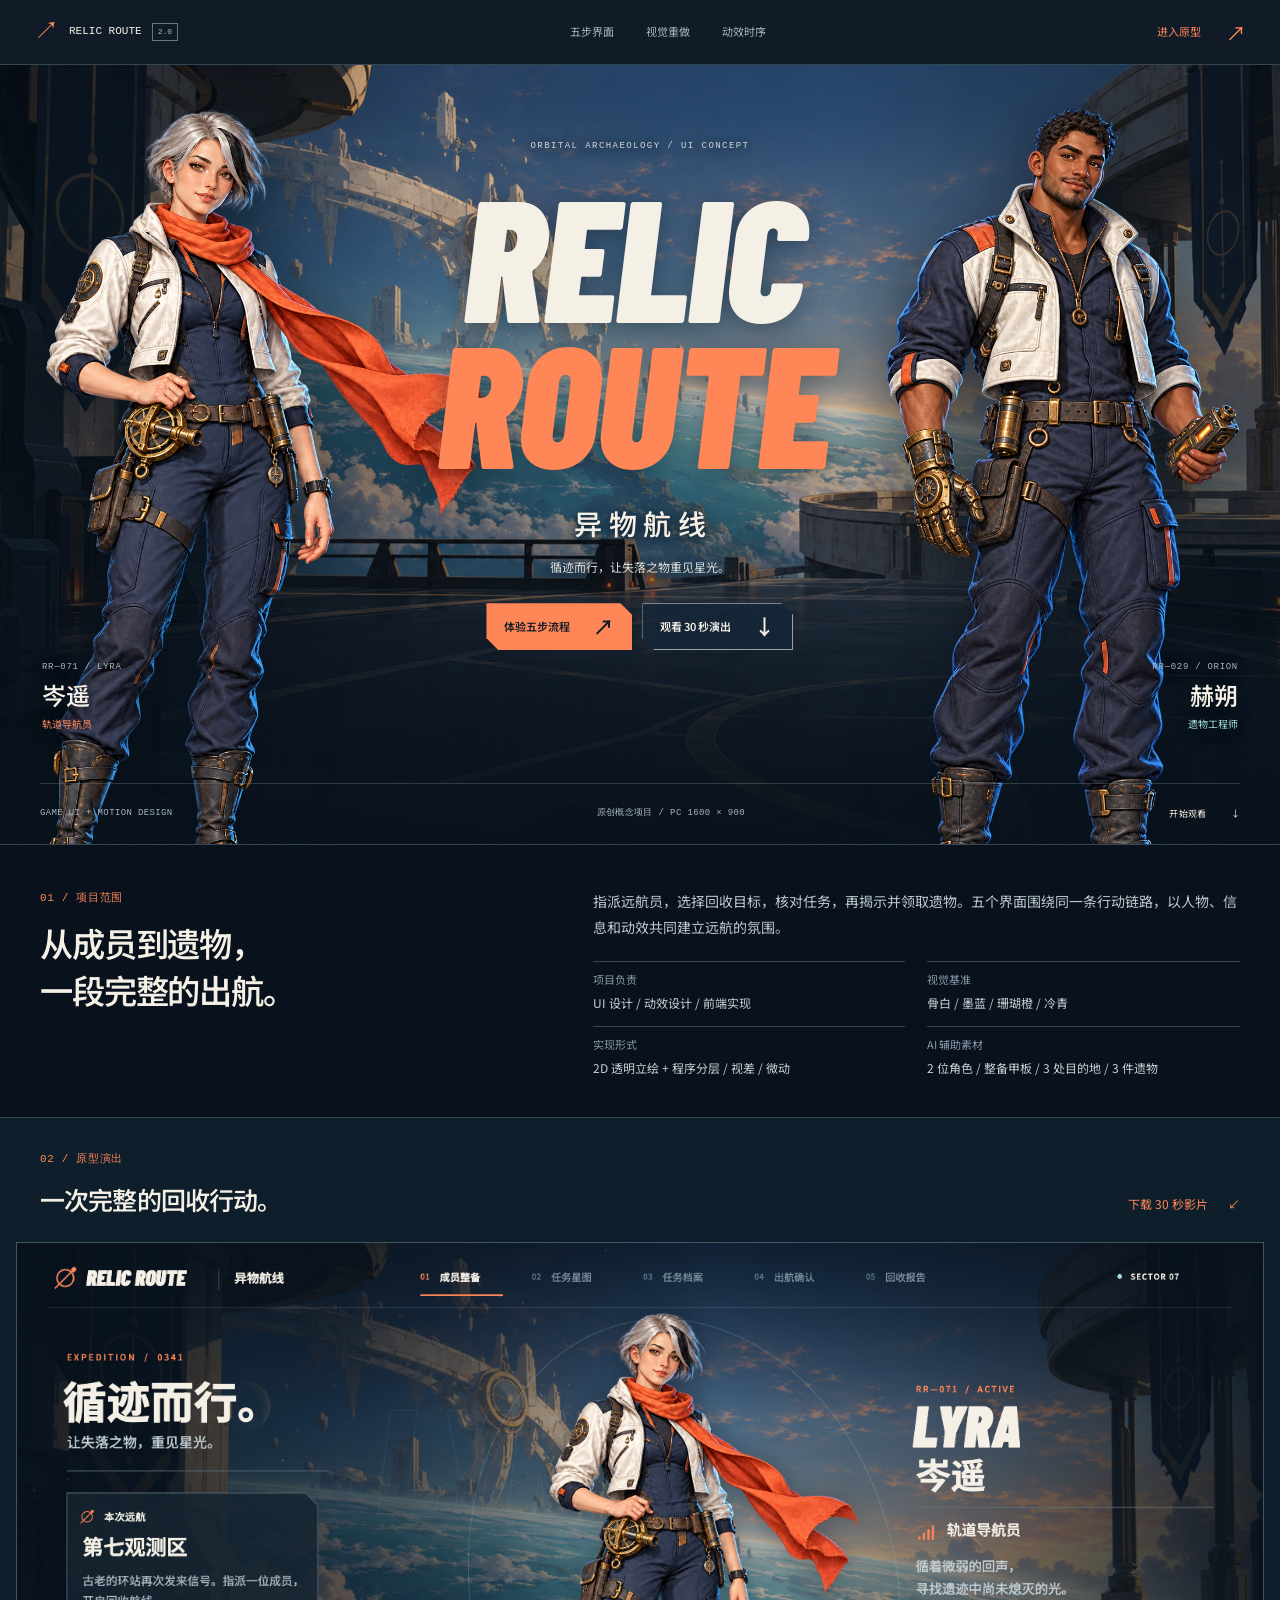
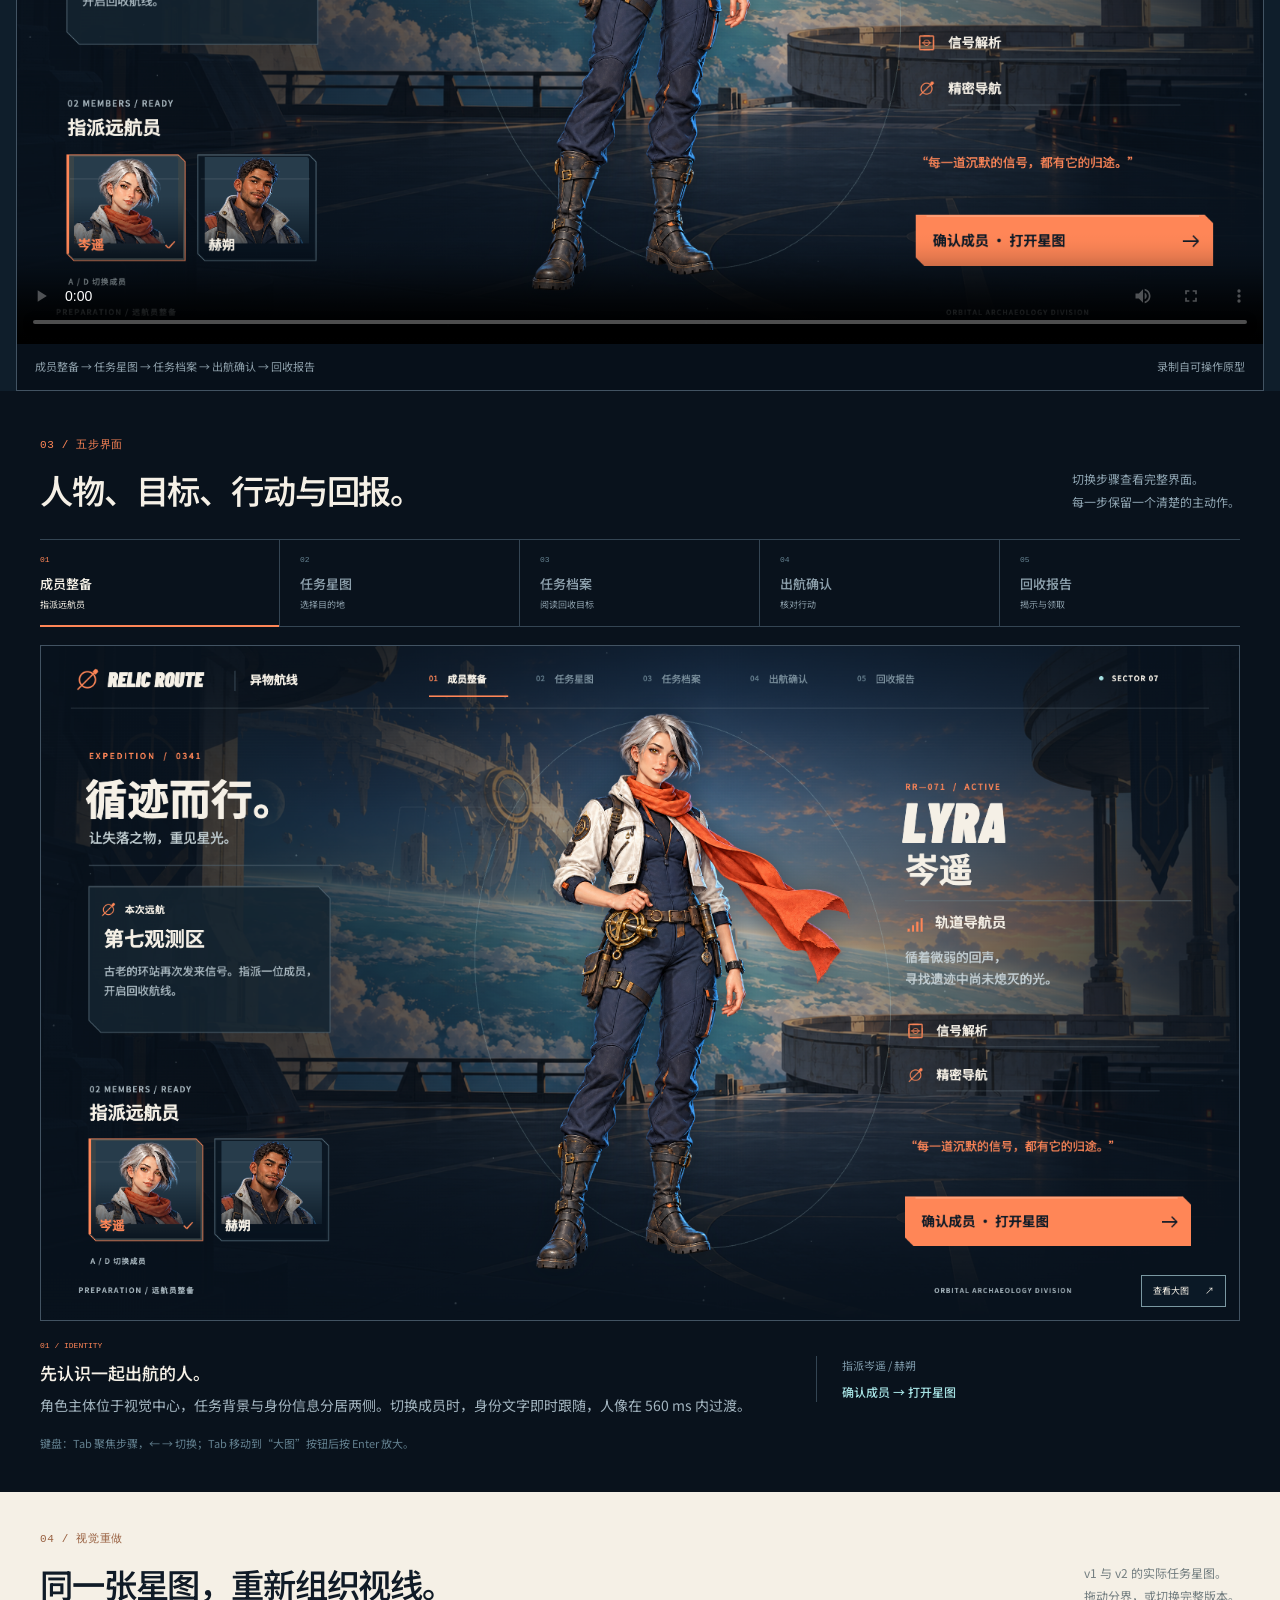
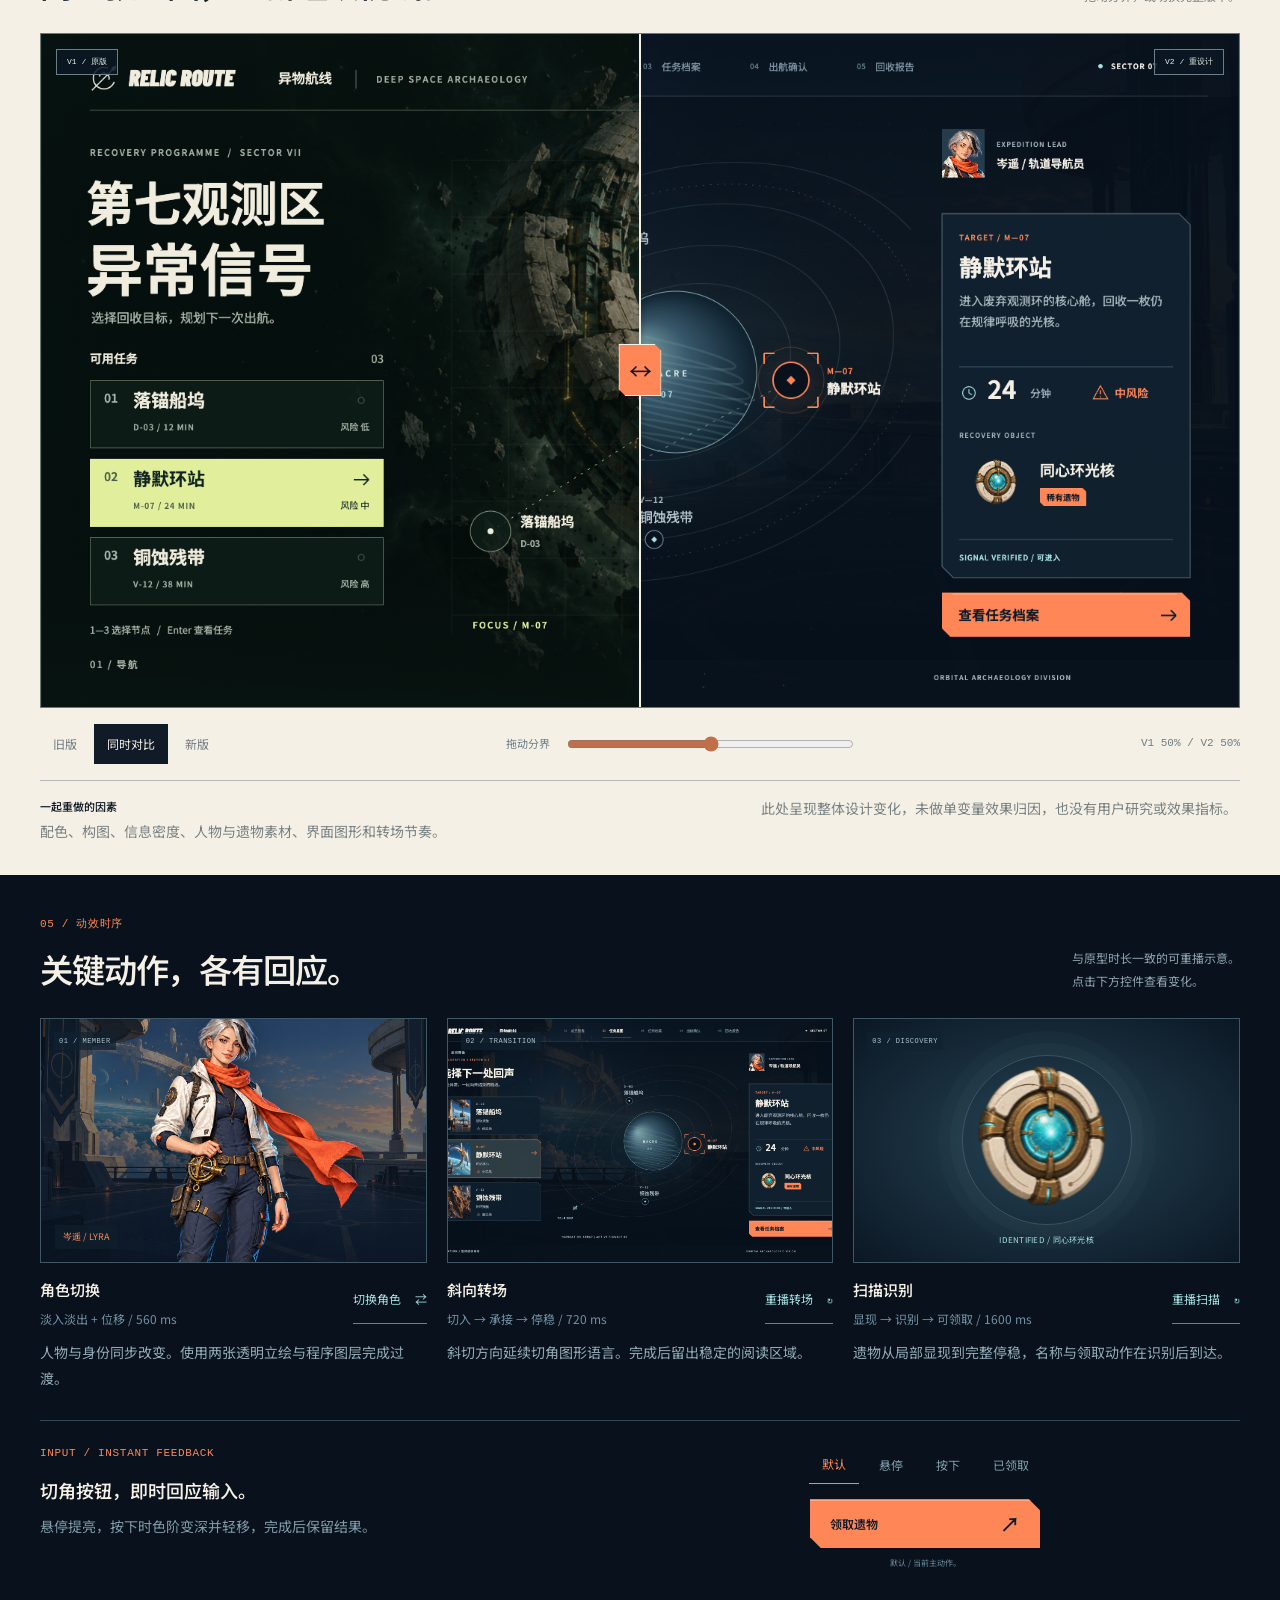
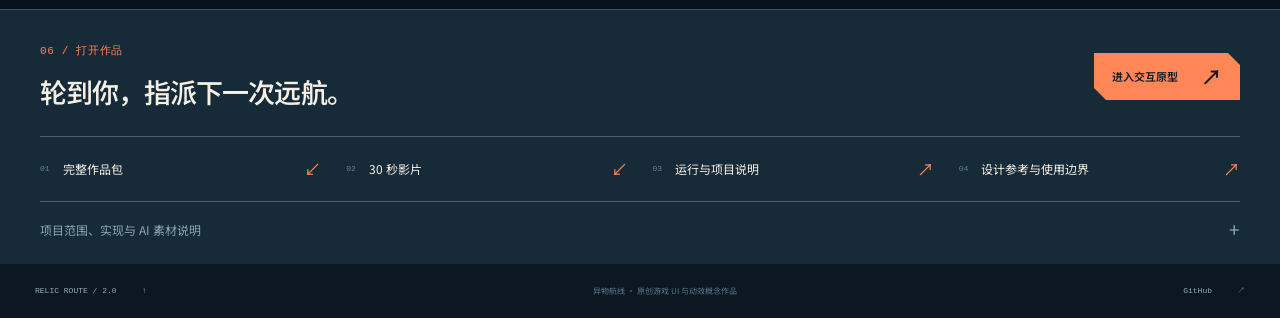
==== commit a86f3fbd: "Redesign Relic Route with characters and cinematic UI" ====
--- a/index.html
+++ b/index.html
@@ -3,83 +3,61 @@
 <head>
   <meta charset="UTF-8">
   <meta name="viewport" content="width=device-width, initial-scale=1">
-  <meta name="theme-color" content="#101b17">
-  <meta name="description" content="异物航线 RELIC ROUTE：原创深空打捞游戏的 UI 与动效概念项目。从任务选择到奖励入库，一条可以亲手体验的界面流程。">
-  <title>异物航线 RELIC ROUTE — 游戏 UI 与动效</title>
+  <meta name="theme-color" content="#101b27">
+  <meta name="description" content="异物航线 RELIC ROUTE 2.0：原创科幻游戏 UI 与动效概念作品。成员整备、任务星图、档案、出航与遗物回收的五步可操作原型。">
+  <title>异物航线 RELIC ROUTE 2.0 — 游戏 UI 与动效</title>
   <link rel="stylesheet" href="showcase/style.css">
   <script src="showcase/app.js" defer></script>
 </head>
 <body>
   <a class="skip-link" href="#main">跳转到作品内容</a>
   <nav class="site-nav" aria-label="作品导航">
-    <a class="wordmark" href="#top" aria-label="异物航线，返回顶部"><span class="brand-sign" aria-hidden="true">↗</span> RELIC ROUTE</a>
-    <div class="nav-links"><a href="#film">流程影片</a><a href="#interfaces">界面设计</a><a href="#motion">动效语言</a></div>
-    <a class="nav-demo" href="demo/index.html" target="_blank" rel="noopener">打开原型 <span aria-hidden="true">↗</span></a>
+    <a class="wordmark" href="#top"><span class="brand-sign" aria-hidden="true">↗</span> RELIC ROUTE <span class="version">2.0</span></a>
+    <div class="nav-links"><a href="#interfaces">五步界面</a><a href="#compare">视觉重做</a><a href="#motion">动效时序</a></div>
+    <a class="nav-demo" href="demo/index.html" target="_blank" rel="noopener">进入原型 <span aria-hidden="true">↗</span></a>
   </nav>
-
   <main id="main">
     <header class="hero" id="top">
-      <div class="hero-art" aria-hidden="true"></div>
-      <div class="hero-grid" aria-hidden="true"><span></span><span></span><span></span></div>
-      <div class="hero-topline"><span>游戏 UI / 动效 / 交互原型</span><span>原创概念项目 · 2026</span></div>
-      <h1 class="hero-title"><span>RELIC</span><span>ROUTE<span class="title-arrow" aria-hidden="true">↗</span></span></h1>
-      <div class="hero-bottom">
-        <div class="hero-description"><p class="hero-cn">异物航线</p><p>在未知星域，找到下一次出航的理由。<br>一个关于选择、确认与发现的游戏界面。</p></div>
-        <div class="hero-actions"><a class="action action-light" href="demo/index.html" target="_blank" rel="noopener">亲手体验 <span aria-hidden="true">↗</span></a><a class="action action-outline" href="#film" data-play-film>观看流程 <span aria-hidden="true">↓</span></a></div>
-        <div class="hero-coordinate" aria-hidden="true"><span>DEEP FIELD / 07</span><span>35° 08′ N — 117° 24′ E</span><span class="coordinate-line"></span></div>
-      </div>
-      <div class="hero-baseline"><span>任务星图 → 任务详情 → 出发确认 → 奖励领取</span><a href="#overview">项目说明 <span aria-hidden="true">↓</span></a></div>
+      <div class="hero-background" aria-hidden="true"></div><div class="hero-vignette" aria-hidden="true"></div>
+      <img class="hero-character hero-lyra" src="demo/assets/characters/lyra.png" alt="远航员岑遥：骨白外套、珊瑚橙围巾与导航器具。" width="1024" height="1536">
+      <img class="hero-character hero-orion" src="demo/assets/characters/orion.png" alt="遗物工程师赫朔：骨白与墨蓝制服，手持回收器具。" width="1024" height="1536">
+      <div class="hero-center"><p class="hero-kicker">ORBITAL ARCHAEOLOGY / UI CONCEPT</p><h1><span>RELIC</span><span>ROUTE</span></h1><p class="hero-cn">异物航线</p><p class="hero-tagline">循迹而行，让失落之物重见星光。</p><div class="hero-actions"><a class="action action-primary" href="demo/index.html" target="_blank" rel="noopener">体验五步流程 <span aria-hidden="true">↗</span></a><a class="action action-ghost" href="#film" data-play-film>观看 30 秒演出 <span aria-hidden="true">↓</span></a></div></div>
+      <div class="character-caption caption-left"><span>RR—071 / LYRA</span><strong>岑遥</strong><small>轨道导航员</small></div><div class="character-caption caption-right"><span>RR—029 / ORION</span><strong>赫朔</strong><small>遗物工程师</small></div>
+      <div class="hero-baseline"><span>GAME UI + MOTION DESIGN</span><span>原创概念项目 / PC 1600 × 900</span><a href="#film">开始观看 <span aria-hidden="true">↓</span></a></div>
     </header>
 
-    <section class="overview section-wrap" id="overview" aria-labelledby="overview-title">
-      <div class="section-label"><span>01 / 项目命题</span><span class="section-rule"></span></div>
-      <div class="overview-layout">
-        <h2 id="overview-title">让每一次操作，<br>都有明确的<span class="serif-word">落点。</span></h2>
-        <div class="overview-copy"><p class="intro">玩家从星图选择一处异常，阅读任务，确认出发，最后揭示并领取遗物。界面承担一件事：让这条链路始终清楚。</p><p>将三种视觉实验转为有具体职责的动效：聚焦建立选择，折叠连接层级，显影表达发现。信息、动作和反馈围绕同一个玩家目标组织。</p><dl class="project-facts"><div><dt>项目类型</dt><dd>原创概念游戏 UI 原型</dd></div><div><dt>设计范围</dt><dd>任务选择至奖励领取</dd></div><div><dt>负责内容</dt><dd>界面设计 / 动效设计 / 前端实现</dd></div><div><dt>交付形式</dt><dd>可操作原型 / 流程影片 / 界面案例</dd></div></dl></div>
+    <section class="project-intro wrap" aria-labelledby="intro-title"><div><span class="eyebrow">01 / 项目范围</span><h2 id="intro-title">从成员到遗物，<br>一段完整的出航。</h2></div><div class="intro-copy"><p>指派远航员，选择回收目标，核对任务，再揭示并领取遗物。五个界面围绕同一条行动链路，以人物、信息和动效共同建立远航的氛围。</p><dl class="project-facts"><div><dt>项目负责</dt><dd>UI 设计 / 动效设计 / 前端实现</dd></div><div><dt>视觉基准</dt><dd>骨白 / 墨蓝 / 珊瑚橙 / 冷青</dd></div><div><dt>实现形式</dt><dd>2D 透明立绘 + 程序分层 / 视差 / 微动</dd></div><div><dt>AI 辅助素材</dt><dd>2 位角色 / 整备甲板 / 3 处目的地 / 3 件遗物</dd></div></dl></div></section>
+
+    <section class="film-section" id="film" aria-labelledby="film-title"><div class="section-bar wrap"><div><span class="eyebrow">02 / 原型演出</span><h2 id="film-title">一次完整的回收行动。</h2></div><a href="showcase/film.mp4" download>下载 30 秒影片 <span aria-hidden="true">↙</span></a></div><div class="film-frame"><video id="project-film" controls playsinline preload="metadata" poster="showcase/00-crew.png" aria-label="异物航线 2.0 五步界面流程影片"><source src="showcase/film.mp4" type="video/mp4"><p>浏览器不支持视频，请<a href="showcase/film.mp4">下载影片</a>。</p></video><div class="media-caption"><span>成员整备 → 任务星图 → 任务档案 → 出航确认 → 回收报告</span><span>录制自可操作原型</span></div></div></section>
+
+    <section class="interfaces wrap" id="interfaces" aria-labelledby="interfaces-title"><div class="section-bar"><div><span class="eyebrow">03 / 五步界面</span><h2 id="interfaces-title">人物、目标、行动与回报。</h2></div><p>切换步骤查看完整界面。<br>每一步保留一个清楚的主动作。</p></div>
+      <div class="step-tabs" role="tablist" aria-label="选择界面步骤">
+        <button class="step-tab" id="tab-crew" role="tab" aria-selected="true" aria-controls="panel-crew" data-screen="crew"><span>01</span><strong>成员整备</strong><small>指派远航员</small></button>
+        <button class="step-tab" id="tab-map" role="tab" aria-selected="false" aria-controls="panel-map" tabindex="-1" data-screen="map"><span>02</span><strong>任务星图</strong><small>选择目的地</small></button>
+        <button class="step-tab" id="tab-dossier" role="tab" aria-selected="false" aria-controls="panel-dossier" tabindex="-1" data-screen="dossier"><span>03</span><strong>任务档案</strong><small>阅读回收目标</small></button>
+        <button class="step-tab" id="tab-confirm" role="tab" aria-selected="false" aria-controls="panel-confirm" tabindex="-1" data-screen="confirm"><span>04</span><strong>出航确认</strong><small>核对行动</small></button>
+        <button class="step-tab" id="tab-reward" role="tab" aria-selected="false" aria-controls="panel-reward" tabindex="-1" data-screen="reward"><span>05</span><strong>回收报告</strong><small>揭示与领取</small></button>
       </div>
-      <div class="principles"><div><span class="principle-number">01</span><h3>先看懂</h3><p>目标、风险与奖励在动作前可阅读。</p></div><div><span class="principle-number">02</span><h3>能反悔</h3><p>详情可返回，出发前可取消。</p></div><div><span class="principle-number">03</span><h3>有回音</h3><p>选择、确认和领取有各自的反馈。</p></div></div>
-      <aside class="authorship-note" aria-label="设计规格与素材分工"><p><span>设计基准</span>PC / 1600 × 900</p><p><span>自制内容</span>界面布局、按钮、信息组织与程序图形</p><p><span>AI 辅助概念美术</span>深空背景与遗物图像</p></aside>
+      <div class="screen-panels">
+        <article class="screen-panel" id="panel-crew" role="tabpanel" aria-labelledby="tab-crew" tabindex="0"><figure class="screen-figure"><img src="showcase/00-crew.png" alt="成员整备界面：岑遥立绘居中，左侧为远航信息与两位成员头像，右侧为角色身份和确认按钮。" width="1600" height="900" loading="lazy"><button class="zoom-image" type="button" data-zoom="showcase/00-crew.png" data-alt="成员整备 / 1600 × 900">查看大图 <span aria-hidden="true">↗</span></button></figure><div class="screen-notes"><div><span>01 / IDENTITY</span><h3>先认识一起出航的人。</h3><p>角色主体位于视觉中心，任务背景与身份信息分居两侧。切换成员时，身份文字即时跟随，人像在 560 ms 内过渡。</p></div><div class="screen-action"><span>指派岑遥 / 赫朔</span><strong>确认成员 → 打开星图</strong></div></div></article>
+        <article class="screen-panel" id="panel-map" role="tabpanel" aria-labelledby="tab-map" tabindex="0" hidden><figure class="screen-figure"><img src="showcase/01-map.png" alt="任务星图界面：三个可选择的回收目标对应地图节点，当前任务与成员信息在右侧呈现。" width="1600" height="900" loading="lazy"><button class="zoom-image" type="button" data-zoom="showcase/01-map.png" data-alt="任务星图 / 1600 × 900">查看大图 <span aria-hidden="true">↗</span></button></figure><div class="screen-notes"><div><span>02 / CHOICE</span><h3>把星域读成可执行的选择。</h3><p>任务列表与空间节点同步选中，风险、周期和回收物形成可比较的信息。当前成员沿链路保留。</p></div><div class="screen-action"><span>落锚船坞 / 静默环站 / 铜蚀残带</span><strong>查看任务档案 / 返回整备</strong></div></div></article>
+        <article class="screen-panel" id="panel-dossier" role="tabpanel" aria-labelledby="tab-dossier" tabindex="0" hidden><figure class="screen-figure"><img src="showcase/02-dossier.png" alt="任务档案界面：所选任务的说明、回收目标、注意事项与成员简报共同支持出航决策。" width="1600" height="900" loading="lazy"><button class="zoom-image" type="button" data-zoom="showcase/02-dossier.png" data-alt="任务档案 / 1600 × 900">查看大图 <span aria-hidden="true">↗</span></button></figure><div class="screen-notes"><div><span>03 / BRIEFING</span><h3>阅读目标，理解这次行动。</h3><p>档案展开任务的背景和回收要求。角色从主视觉变为同行的简报者，给目标补充语境。</p></div><div class="screen-action"><span>目标 / 风险 / 回收物 / 简报</span><strong>核对出航信息 / 返回星图</strong></div></div></article>
+        <article class="screen-panel" id="panel-confirm" role="tabpanel" aria-labelledby="tab-confirm" tabindex="0" hidden><figure class="screen-figure"><img src="showcase/03-confirm.png" alt="出航确认界面：选定成员、任务与回收目标被集中列出，玩家可以返回修改或确认出发。" width="1600" height="900" loading="lazy"><button class="zoom-image" type="button" data-zoom="showcase/03-confirm.png" data-alt="出航确认 / 1600 × 900">查看大图 <span aria-hidden="true">↗</span></button></figure><div class="screen-notes"><div><span>04 / COMMIT</span><h3>行动开始前，再核对一次。</h3><p>将成员、航线与目标集中到出航信息中，明确区分“继续阅读”和“执行行动”。取消保留当前选择。</p></div><div class="screen-action"><span>确认当前航线</span><strong>确认航线 · 出发 / 返回修改</strong></div></div></article>
+        <article class="screen-panel" id="panel-reward" role="tabpanel" aria-labelledby="tab-reward" tabindex="0" hidden><figure class="screen-figure"><img src="showcase/04-reward.png" alt="回收报告界面：遗物识别后显示名称、保存状态与领取按钮，等待领取入库。" width="1600" height="900" loading="lazy"><button class="zoom-image" type="button" data-zoom="showcase/04-reward.png" data-alt="回收报告 / 已识别待领取">查看大图 <span aria-hidden="true">↗</span></button></figure><div class="screen-notes"><div><span>05 / DISCOVERY</span><h3>让发现有一段值得观看的时间。</h3><p>扫描逐步揭示遗物，完成后停稳显示名称与说明。截图为已识别、待领取状态；领取后显示已入库。</p></div><div class="screen-action"><span>扫描识别 → 阅读 → 领取</span><strong>领取后返回星图 / 防止重复领取</strong></div></div></article>
+      </div><p class="keyboard-tip">键盘：Tab 聚焦步骤，← → 切换；Tab 移动到“大图”按钮后按 Enter 放大。</p>
     </section>
 
-    <section class="film-section" id="film" aria-labelledby="film-title">
-      <div class="section-wrap film-heading"><div class="section-label"><span>02 / 完整流程</span><span class="section-rule"></span></div><div class="heading-row"><h2 id="film-title">一次出航，<br>从选择到收获。</h2><p>保留信息阅读时间，<br>完整呈现操作与反馈之间的关系。</p></div></div>
-      <div class="film-shell"><div class="film-utility"><span><i class="live-dot" aria-hidden="true"></i> RELIC ROUTE / INTERFACE FILM</span><a href="showcase/film.mp4" download>下载影片 <span aria-hidden="true">↙</span></a></div><video id="project-film" controls playsinline preload="metadata" poster="showcase/01-map.png" aria-label="异物航线任务与奖励流程影片"><source src="showcase/film.mp4" type="video/mp4"><p>浏览器不支持视频播放，请<a href="showcase/film.mp4">下载流程影片</a>。</p></video><div class="film-caption"><span>观测 → 决策 → 确认 → 回报</span><span>录制自可操作原型</span></div></div>
-    </section>
+    <section class="comparison-section" id="compare" aria-labelledby="compare-title"><div class="wrap"><div class="section-bar"><div><span class="eyebrow">04 / 视觉重做</span><h2 id="compare-title">同一张星图，重新组织视线。</h2></div><p>v1 与 v2 的实际任务星图。<br>拖动分界，或切换完整版本。</p></div><div class="comparison-frame" id="comparison-frame" style="--split:50%"><img class="comparison-before" src="showcase/before/01-map-v1.png" alt="v1 任务星图：深墨绿配色，以星图节点和任务文字为中心。" width="1600" height="900" loading="lazy"><div class="comparison-after"><img src="showcase/01-map.png" alt="v2 任务星图：墨蓝与珊瑚橙配色，带目的地场景缩略图的任务列表、节点和成员信息共同呈现。" width="1600" height="900" loading="lazy"></div><span class="compare-tag tag-before" aria-hidden="true">V1 / 原版</span><span class="compare-tag tag-after" aria-hidden="true">V2 / 重设计</span><div class="compare-divider" aria-hidden="true"></div><button class="compare-handle" id="compare-handle" type="button" tabindex="-1" aria-label="拖动新旧版星图分界"><span aria-hidden="true">↔</span></button></div><div class="comparison-controls"><div class="comparison-presets" role="group" aria-label="选择星图比较视图"><button type="button" data-compare="100" aria-pressed="false">旧版</button><button type="button" data-compare="50" aria-pressed="true">同时对比</button><button type="button" data-compare="0" aria-pressed="false">新版</button></div><label class="comparison-range" for="compare-range"><span>拖动分界</span><input id="compare-range" type="range" min="0" max="100" value="50" aria-label="调整旧版与新版星图的显示比例" aria-valuetext="旧版 50%，新版 50%"></label><span class="compare-output" id="compare-output">V1 50% / V2 50%</span></div><div class="comparison-notes"><p><strong>一起重做的因素</strong>配色、构图、信息密度、人物与遗物素材、界面图形和转场节奏。</p><p>此处呈现整体设计变化，未做单变量效果归因，也没有用户研究或效果指标。</p></div></div></section>
 
-    <section class="interfaces section-wrap" id="interfaces" aria-labelledby="interfaces-title">
-      <div class="section-label"><span>03 / 界面与交互</span><span class="section-rule"></span></div>
-      <div class="heading-row"><h2 id="interfaces-title">四个界面，<br>一条连续的链路。</h2><p>每一步都有主动作、阅读重点<br>和可以返回的位置。</p></div>
-      <div class="step-tabs" role="tablist" aria-label="选择界面步骤">
-        <button class="step-tab" id="tab-map" role="tab" aria-selected="true" aria-controls="panel-map" data-screen="map"><span>01</span><strong>任务星图</strong><small>建立选择</small></button>
-        <button class="step-tab" id="tab-dossier" role="tab" aria-selected="false" aria-controls="panel-dossier" tabindex="-1" data-screen="dossier"><span>02</span><strong>任务详情</strong><small>支持决策</small></button>
-        <button class="step-tab" id="tab-confirm" role="tab" aria-selected="false" aria-controls="panel-confirm" tabindex="-1" data-screen="confirm"><span>03</span><strong>出发确认</strong><small>承接行动</small></button>
-        <button class="step-tab" id="tab-reward" role="tab" aria-selected="false" aria-controls="panel-reward" tabindex="-1" data-screen="reward"><span>04</span><strong>奖励领取</strong><small>揭示与领取</small></button>
-      </div>
-      <div class="screen-panels">
-        <article class="screen-panel" id="panel-map" role="tabpanel" aria-labelledby="tab-map" tabindex="0"><figure class="screen-figure"><img src="showcase/01-map.png" alt="第七观测区任务星图：三个中文命名的异常节点分布在深空星图上，已选中节点与任务摘要形成对应。" width="1600" height="900" loading="lazy"><button class="zoom-image" type="button" data-zoom="showcase/01-map.png" data-alt="任务星图界面" aria-label="放大任务星图界面">查看大图 <span aria-hidden="true">↗</span></button></figure><div class="screen-notes"><div><span>玩家目标</span><h3>我可以去哪里？</h3><p>第七观测区呈现三处可回收的异常信号。中文节点名称与“已选中”标记帮助辨认当前目标。</p></div><div><span>动效职责 / 聚焦</span><p>局部环线和节点反馈建立焦点。任务摘要随选择更新，让空间位置与任务信息形成对应。</p></div><div><span>动作与退路</span><p>选择任务后查看详情；更换节点仍保留在同一张星图中。</p></div></div></article>
-        <article class="screen-panel" id="panel-dossier" role="tabpanel" aria-labelledby="tab-dossier" tabindex="0" hidden><figure class="screen-figure"><img src="showcase/02-dossier.png" alt="任务详情界面：目标、风险、奖励与出发按钮在展开的面板中呈现。" width="1600" height="900" loading="lazy"><button class="zoom-image" type="button" data-zoom="showcase/02-dossier.png" data-alt="任务详情界面" aria-label="放大任务详情界面">查看大图 <span aria-hidden="true">↗</span></button></figure><div class="screen-notes"><div><span>玩家目标</span><h3>这次任务值得出发吗？</h3><p>阅读目标、风险与奖励，再进入出发确认。面板以任务为中心组织信息。</p></div><div><span>动效职责 / 折叠</span><p>从星图进入更具体的信息层级。展开与收回采用对应的方向，表达详情属于当前任务。</p></div><div><span>动作与退路</span><p>确认当前任务，或返回星图继续选择。</p></div></div></article>
-        <article class="screen-panel" id="panel-confirm" role="tabpanel" aria-labelledby="tab-confirm" tabindex="0" hidden><figure class="screen-figure"><img src="showcase/03-confirm.png" alt="出发确认界面：所选任务被再次列出，玩家可以取消或确认出发。" width="1600" height="900" loading="lazy"><button class="zoom-image" type="button" data-zoom="showcase/03-confirm.png" data-alt="出发确认界面" aria-label="放大出发确认界面">查看大图 <span aria-hidden="true">↗</span></button></figure><div class="screen-notes"><div><span>玩家目标</span><h3>我准备好出发了吗？</h3><p>主动作执行前再确认一次任务，将选择与行动分成清楚的两个阶段。</p></div><div><span>动效职责 / 承接</span><p>确认动作触发短暂过渡，提供“出发已经开始”的反馈。按钮先响应，演出再展开。</p></div><div><span>动作与退路</span><p>取消回到任务详情；确认后进入演示结算。本项目不包含战斗玩法。</p></div></div></article>
-        <article class="screen-panel" id="panel-reward" role="tabpanel" aria-labelledby="tab-reward" tabindex="0" hidden><figure class="screen-figure"><img src="showcase/04-reward.png" alt="奖励领取界面：遗物已识别，名称和说明已显示，领取按钮处于可操作状态。" width="1600" height="900" loading="lazy"><button class="zoom-image" type="button" data-zoom="showcase/04-reward.png" data-alt="奖励揭示与领取界面" aria-label="放大奖励领取界面">查看大图 <span aria-hidden="true">↗</span></button></figure><div class="screen-notes"><div><span>玩家目标</span><h3>我发现了什么？</h3><p>截图记录遗物已识别、待领取的状态。揭示结束后显示名称与说明，供玩家阅读和领取。</p></div><div><span>动效职责 / 显影</span><p>扫描式显现构成发现的仪式感；演出结束后停稳，给信息与操作留出空间。</p></div><div><span>动作与退路</span><p>领取后显示已入库，阻止重复领取；返回星图开始下一次选择。</p></div></div></article>
-      </div>
-      <p class="interaction-tip"><span aria-hidden="true">↔</span> 点击步骤切换界面；键盘可用左右方向键切换，用 Tab 移动到大图按钮后按 Enter 放大。</p>
-    </section>
+    <section class="motion-section wrap" id="motion" aria-labelledby="motion-title"><div class="section-bar"><div><span class="eyebrow">05 / 动效时序</span><h2 id="motion-title">关键动作，各有回应。</h2></div><p>与原型时长一致的可重播示意。<br>点击下方控件查看变化。</p></div><div class="motion-grid">
+      <article class="motion-item"><div class="motion-preview character-preview" id="motion-character"><div class="preview-backdrop" aria-hidden="true"></div><img class="preview-person person-lyra" src="demo/assets/characters/lyra.png" alt="" aria-hidden="true" loading="lazy"><img class="preview-person person-orion" src="demo/assets/characters/orion.png" alt="" aria-hidden="true" loading="lazy"><span class="preview-label" id="preview-character-label">岑遥 / LYRA</span><span class="preview-index" aria-hidden="true">01 / MEMBER</span></div><div class="motion-caption"><div><h3>角色切换</h3><span>淡入淡出 + 位移 / 560 ms</span></div><button type="button" class="replay-motion" data-replay="character">切换角色 <span aria-hidden="true">⇄</span></button></div><p class="motion-note">人物与身份同步改变。使用两张透明立绘与程序图层完成过渡。</p></article>
+      <article class="motion-item"><div class="motion-preview transition-preview" id="motion-transition" aria-hidden="true"><img class="transition-old" src="showcase/00-crew.png" alt="" loading="lazy"><img class="transition-new" src="showcase/01-map.png" alt="" loading="lazy"><span class="transition-slash"></span><span class="preview-index">02 / TRANSITION</span></div><div class="motion-caption"><div><h3>斜向转场</h3><span>切入 → 承接 → 停稳 / 720 ms</span></div><button type="button" class="replay-motion" data-replay="transition">重播转场 <span aria-hidden="true">↻</span></button></div><p class="motion-note">斜切方向延续切角图形语言。完成后留出稳定的阅读区域。</p></article>
+      <article class="motion-item"><div class="motion-preview scan-preview" id="motion-scan" aria-hidden="true"><span class="scan-ring"></span><div class="atlas-window"><img src="demo/assets/relics-v2.png" alt="" loading="lazy"><span class="scan-line"></span></div><span class="scan-caption">IDENTIFIED / 同心环光核</span><span class="preview-index">03 / DISCOVERY</span></div><div class="motion-caption"><div><h3>扫描识别</h3><span>显现 → 识别 → 可领取 / 1600 ms</span></div><button type="button" class="replay-motion" data-replay="scan">重播扫描 <span aria-hidden="true">↻</span></button></div><p class="motion-note">遗物从局部显现到完整停稳，名称与领取动作在识别后到达。</p></article>
+    </div><div class="button-spec"><div><span class="eyebrow">INPUT / INSTANT FEEDBACK</span><h3>切角按钮，即时回应输入。</h3><p>悬停提亮，按下时色阶变深并轻移，完成后保留结果。</p></div><div class="button-spec-lab"><div class="state-selector" role="group" aria-label="选择主按钮状态"><button type="button" data-button-state="idle" aria-pressed="true">默认</button><button type="button" data-button-state="hover" aria-pressed="false">悬停</button><button type="button" data-button-state="pressed" aria-pressed="false">按下</button><button type="button" data-button-state="claimed" aria-pressed="false">已领取</button></div><button class="spec-button" id="spec-button" type="button" data-state="idle"><span id="spec-button-label">领取遗物</span><span id="spec-button-icon" aria-hidden="true">↗</span></button><p id="state-description" aria-live="polite">默认 / 当前主动作。</p></div></div></section>
 
-    <section class="motion-section" id="motion" aria-labelledby="motion-title">
-      <div class="section-wrap"><div class="section-label"><span>04 / 动效语言</span><span class="section-rule"></span></div><div class="heading-row"><h2 id="motion-title">关键动作，<br>各有回应。</h2><p>下方为可重播的动效规范示意。<br>时长表示设计节奏，不代表性能指标。</p></div>
-      <div class="motion-list">
-        <article class="motion-item"><div class="motion-copy"><span class="motion-index">A / FOCUS</span><h3>聚焦</h3><p>选中的目标，<br>从环境中被读出来。</p><div class="motion-meta"><span>输入 → 焦点</span><strong>220 ms</strong></div><button class="replay-motion" type="button" data-replay="focus">重播聚焦 <span aria-hidden="true">↻</span></button></div><div class="motion-preview focus-preview is-playing" id="motion-focus" aria-hidden="true"><span class="focus-grid"></span><span class="focus-point point-one"></span><span class="focus-point point-two"></span><span class="focus-point point-three"></span><div class="focus-target"><span class="focus-ring ring-one"></span><span class="focus-ring ring-two"></span><span class="focus-core"></span><span class="focus-callout">ANOMALY / 07</span></div><span class="preview-marker">STATE / SELECTED</span></div><div class="timing-strip" aria-hidden="true"><span>0</span><div><i></i></div><span>220</span></div></article>
-        <article class="motion-item"><div class="motion-copy"><span class="motion-index">B / UNFOLD</span><h3>折叠</h3><p>从地图到详情，<br>保留层级的来处。</p><div class="motion-meta"><span>空间 → 信息</span><strong>440 ms</strong></div><button class="replay-motion" type="button" data-replay="fold">重播折叠 <span aria-hidden="true">↻</span></button></div><div class="motion-preview fold-preview is-playing" id="motion-fold" aria-hidden="true"><span class="fold-origin"></span><div class="fold-panel"><span class="fold-panel-label">MISSION DOSSIER</span><strong>深空观测</strong><span class="fold-line"></span><span class="fold-line short"></span><span class="fold-button">查看任务 ↗</span></div><span class="fold-connector"></span><span class="preview-marker">STATE / EXPANDED</span></div><div class="timing-strip" aria-hidden="true"><span>0</span><div><i></i></div><span>440</span></div></article>
-        <article class="motion-item"><div class="motion-copy"><span class="motion-index">C / REVEAL</span><h3>显影</h3><p>发现值得等待，<br>信息需要停稳。</p><div class="motion-meta"><span>未知 → 可读</span><strong>900 ms</strong></div><button class="replay-motion" type="button" data-replay="reveal">重播显影 <span aria-hidden="true">↻</span></button></div><div class="motion-preview reveal-preview is-playing" id="motion-reveal" aria-hidden="true"><span class="reveal-orbit"></span><div class="reveal-object"><img src="demo/assets/lumen-core.png" alt="" loading="lazy"><span class="reveal-scan"></span></div><span class="reveal-label">RELIC DISCOVERED</span><span class="preview-marker">STATE / IDENTIFIED</span></div><div class="timing-strip" aria-hidden="true"><span>0</span><div><i></i></div><span>900</span></div></article>
-      </div>
-      <div class="state-spec"><div class="state-spec-title"><span class="motion-index">INPUT / FEEDBACK</span><h3>动作先响应，<br>结果有状态。</h3><p>点击右侧状态标签，查看主按钮的反馈示意。</p></div><div class="state-lab"><div class="state-selector" role="group" aria-label="选择按钮状态"><button type="button" data-button-state="idle" aria-pressed="true">默认</button><button type="button" data-button-state="hover" aria-pressed="false">悬停</button><button type="button" data-button-state="pressed" aria-pressed="false">按下</button><button type="button" data-button-state="confirmed" aria-pressed="false">确认</button><button type="button" data-button-state="claimed" aria-pressed="false">已领取</button></div><div class="state-display"><button type="button" class="spec-button" id="spec-button" data-state="idle"><span id="spec-button-label">领取遗物</span><span id="spec-button-icon" aria-hidden="true">↗</span></button><p id="state-description" aria-live="polite">默认 / 明确标出当前主动作。</p></div></div></div>
-      </div>
-    </section>
-
-    <section class="closing section-wrap" aria-labelledby="closing-title"><div class="closing-meta"><span>05 / 打开作品</span><span>UI + MOTION + PROTOTYPE</span></div><div class="closing-main"><h2 id="closing-title">下一次发现，<br>从你的选择开始。</h2><a class="closing-demo" href="demo/index.html" target="_blank" rel="noopener" aria-label="打开异物航线交互原型"><span aria-hidden="true">↗</span><span>进入交互原型</span></a></div><div class="delivery-links"><a href="https://github.com/rheeh/relic-route/releases/download/v1.0.0/relic-route.zip" download><span>01</span> 下载完整作品包 <span aria-hidden="true">↙</span></a><a href="showcase/film.mp4" download><span>02</span> 下载流程影片 <span aria-hidden="true">↙</span></a><a href="README.md"><span>03</span> 运行与项目说明 <span aria-hidden="true">↗</span></a></div>
-      <details class="credits"><summary>项目范围、技术与素材说明 <span aria-hidden="true">+</span></summary><div class="credits-body"><div><h3>项目范围</h3><p>这是已实现的原创概念游戏 UI 与动效原型，围绕任务选择、确认和奖励领取设计。任务、资源与结算均为演示内容；不包含战斗、服务器或真实存档。本案例没有开展用户研究，也不提供用户效果指标。</p></div><div><h3>实现与素材</h3><p>界面布局、按钮、信息组织和程序图形为本项目自制，以 HTML、CSS 与 JavaScript 实现。深空背景与遗物概念图使用 AI 辅助生成。字体许可与详细素材说明见项目 README。</p></div><div><h3>体验方式</h3><p>以 PC 端 1600 × 900 为设计基准，推荐桌面浏览器体验完整构图。可使用键盘选择与确认；系统开启“减少动态效果”时，过渡会简化。下载作品包后，可在本地打开首页与原型。</p></div></div></details>
-    </section>
+    <section class="closing" aria-labelledby="closing-title"><div class="wrap"><div class="closing-heading"><div><span class="eyebrow">06 / 打开作品</span><h2 id="closing-title">轮到你，指派下一次远航。</h2></div><a class="action action-primary" href="demo/index.html" target="_blank" rel="noopener">进入交互原型 <span aria-hidden="true">↗</span></a></div><div class="delivery-links"><a href="https://github.com/rheeh/relic-route/releases/download/v2.0.0/relic-route.zip" download><span>01</span> 完整作品包 <span aria-hidden="true">↙</span></a><a href="showcase/film.mp4" download><span>02</span> 30 秒影片 <span aria-hidden="true">↙</span></a><a href="README.md"><span>03</span> 运行与项目说明 <span aria-hidden="true">↗</span></a><a href="design/references.md"><span>04</span> 设计参考与使用边界 <span aria-hidden="true">↗</span></a></div><details class="credits"><summary>项目范围、实现与 AI 素材说明 <span aria-hidden="true">+</span></summary><div class="credits-body"><div><h3>概念项目与负责范围</h3><p>原创游戏 UI 与动效概念作品，已实现五步可操作原型。项目负责界面构图、信息组织、按钮与程序图形、动效时序及前端实现。任务和结算为演示，不包含战斗、服务器或真实存档。</p></div><div><h3>AI 辅助美术</h3><p>岑遥、赫朔两位角色，整备甲板、三处目的地场景和三件遗物图集使用 AI 辅助生成。角色是 2D 透明立绘，配合 Canvas 程序分层、视差和微动呈现。素材提示词与字体许可见项目 README。</p></div><div><h3>参考与体验</h3><p>设计以 PC 1600 × 900 为基准。构图与动效研究来源见设计参考文档；外部作品素材未打包。可用键盘操作，支持减少动态效果。本项目没有开展用户研究，不提供效果指标。</p></div></div></details></div></section>
   </main>
-  <footer class="site-footer"><a href="#top">RELIC ROUTE <span aria-hidden="true">↑</span></a><p>异物航线 / 原创游戏 UI 与动效概念作品</p><span class="footer-meta"><a href="https://github.com/rheeh/relic-route" target="_blank" rel="noopener" aria-label="在 GitHub 查看异物航线源码">源码 / GitHub <span aria-hidden="true">↗</span></a><span>2026</span></span></footer>
+  <footer class="site-footer"><a href="#top">RELIC ROUTE / 2.0 <span aria-hidden="true">↑</span></a><p>异物航线 · 原创游戏 UI 与动效概念作品</p><a href="https://github.com/rheeh/relic-route" target="_blank" rel="noopener" aria-label="在 GitHub 查看异物航线源码">GitHub <span aria-hidden="true">↗</span></a></footer>
   <dialog class="image-dialog" id="image-dialog" aria-label="界面大图"><button class="dialog-close" type="button" aria-label="关闭界面大图">关闭 <span aria-hidden="true">×</span></button><img id="dialog-image" alt=""><p id="dialog-caption"></p></dialog>
 </body>
 </html>
--- a/showcase/style.css
+++ b/showcase/style.css
@@ -1,13 +1,24 @@
-@font-face{font-family:Route Display;src:url('../demo/assets/fonts/BarlowCondensed-BlackItalic.ttf') format('truetype');font-display:swap;font-weight:900;font-style:normal}
+@font-face{font-family:Route Display;src:url('../demo/assets/fonts/BarlowCondensed-BlackItalic.ttf') format('truetype');font-display:swap;font-weight:900}
 @font-face{font-family:Route Sans;src:url('../demo/assets/fonts/RelicSansSC.woff2') format('woff2');font-display:swap;font-weight:100 900}
-:root{--ink:#101b17;--paper:#f0eee3;--acid:#d5ef70;--green:#526d58;--muted:#7e897e;--rule:rgba(16,27,23,.2);--mono:'SFMono-Regular',Consolas,'Liberation Mono',monospace;--display:'Route Display','Arial Narrow',Impact,sans-serif;--body:'Route Sans',Arial,'PingFang SC','Microsoft YaHei',sans-serif;--page: min(1320px,calc(100% - 112px))}
-*{box-sizing:border-box}html{scroll-behavior:smooth;scroll-padding-top:88px}body{margin:0;background:var(--paper);color:var(--ink);font-family:var(--body);font-size:15px;line-height:1.7;-webkit-font-smoothing:antialiased}button,a{-webkit-tap-highlight-color:transparent}a{color:inherit;text-decoration:none}button{font:inherit;cursor:pointer}button:disabled{cursor:default}img,video{max-width:100%;display:block}button,a,summary{touch-action:manipulation}:focus-visible{outline:3px solid #92b535;outline-offset:5px}::selection{background:var(--acid);color:var(--ink)}[hidden]{display:none!important}h1,h2,h3,p,figure{margin:0}button{border-radius:0}h2{font-size:clamp(30px,3.45vw,50px);font-weight:500;letter-spacing:-.065em;line-height:1.35}h3{font-weight:500}.skip-link{position:fixed;left:20px;top:14px;z-index:99;background:var(--acid);padding:10px 18px;transform:translateY(-180%)}.skip-link:focus{transform:none}.section-wrap{width:var(--page);margin:0 auto}.site-nav{height:74px;display:flex;align-items:center;justify-content:space-between;padding:0 38px;background:var(--paper);border-bottom:1px solid var(--rule);font-size:12px;font-weight:600}.wordmark{display:flex;align-items:center;gap:11px;font-family:var(--mono);letter-spacing:.04em}.brand-sign{width:28px;height:28px;display:grid;place-items:center;background:var(--ink);color:var(--paper);font-size:23px;line-height:1}.nav-links{display:flex;gap:36px;color:#556158}.nav-links a:hover,.nav-demo:hover{color:#6b821e}.nav-demo{display:flex;align-items:center;gap:28px}.nav-demo span{font-size:19px}.hero{position:relative;isolation:isolate;overflow:hidden;background:#14231a;color:var(--paper);padding:32px 56px 0;min-height:760px;display:flex;flex-direction:column}.hero-art{position:absolute;inset:0;z-index:-3;background:linear-gradient(90deg,rgba(8,19,14,.9),rgba(8,19,14,.32)),url('../demo/assets/field.png') center 43%/cover}.hero:after{content:'';position:absolute;inset:0;z-index:-2;background:linear-gradient(180deg,rgba(8,19,14,.07) 40%,rgba(8,19,14,.76)),repeating-linear-gradient(0deg,transparent 0 3px,rgba(255,255,255,.012) 4px 4px);pointer-events:none}.hero-topline{display:flex;justify-content:space-between;font-family:var(--mono);font-size:11px;letter-spacing:.03em;color:#c8cec0}.hero-title{margin:24px 0 30px;font-family:var(--display);font-size:clamp(116px,17.6vw,280px);font-weight:900;line-height:.8;letter-spacing:-.015em;display:flex;flex-direction:column;width:max-content}.hero-title>span{display:block}.hero-title>span:nth-child(2){color:var(--acid);padding-top:6px}.title-arrow{font-family:Arial,sans-serif;font-size:.64em;font-weight:400;display:inline-block;margin-left:.12em;vertical-align:.09em;line-height:1}.hero-bottom{display:grid;grid-template-columns:1.1fr 1fr auto;gap:30px;align-items:end;padding-bottom:44px;margin-top:auto}.hero-cn{font-size:29px;font-weight:500;letter-spacing:.11em;margin-bottom:11px}.hero-description>p:last-child{font-size:13px;color:#c0c9bb;line-height:1.9}.hero-actions{display:flex;gap:12px}.action{display:flex;align-items:center;justify-content:space-between;gap:35px;font-size:12px;font-weight:600;padding:14px 20px;white-space:nowrap;transition:background .18s,color .18s}.action span{font-size:21px;line-height:1}.action-light{background:var(--acid);color:var(--ink)}.action-light:hover{background:#e5ff82}.action-outline{border:1px solid rgba(240,238,227,.45);color:var(--paper)}.action-outline:hover{background:var(--paper);color:var(--ink)}.hero-coordinate{font-family:var(--mono);font-size:9px;line-height:2.2;display:flex;flex-direction:column;color:#b0beaa}.coordinate-line{display:block;width:140px;height:1px;background:#9aae85;margin-top:8px;position:relative}.coordinate-line:after{content:'+';position:absolute;right:-1px;top:-11px;font-size:16px}.hero-baseline{padding:20px 0;display:flex;justify-content:space-between;gap:20px;border-top:1px solid rgba(240,238,227,.25);font-size:10px;letter-spacing:.06em;color:#b1bfae}.hero-baseline a{display:flex;gap:38px;color:var(--paper)}.hero-grid{position:absolute;inset:0;display:grid;grid-template-columns:1fr 1fr 1fr;z-index:-1;pointer-events:none}.hero-grid span{border-right:1px solid rgba(240,238,227,.07)}.overview{padding-top:88px;padding-bottom:82px}.section-label{display:flex;align-items:center;gap:30px;font-family:var(--mono);font-size:11px;letter-spacing:.06em;margin-bottom:45px}.section-rule{height:1px;background:var(--rule);flex:1}.overview-layout{display:grid;grid-template-columns:1fr 1fr;gap:100px}.serif-word{font-family:'Songti SC','STSong',serif}.overview-copy{padding-top:4px;max-width:560px}.overview-copy>p{font-size:14px;color:#647066;line-height:1.95}.overview-copy .intro{font-size:17px;color:var(--ink);line-height:1.9;margin-bottom:20px}.project-facts{margin:32px 0 0;display:grid;grid-template-columns:1fr 1fr;gap:19px 28px}.project-facts>div{border-top:1px solid var(--rule);padding-top:10px}.project-facts dt{font-size:10px;color:#7b8276;margin-bottom:4px}.project-facts dd{margin:0;font-size:12px}.principles{display:grid;grid-template-columns:repeat(3,1fr);gap:40px;margin-top:68px;border-top:1px solid var(--rule);padding-top:24px}.principles>div{position:relative;padding-left:42px}.principle-number{position:absolute;left:0;top:2px;font-family:var(--mono);font-size:11px;color:#6a7e53}.principles h3{font-size:16px;margin-bottom:5px}.principles p{font-size:12px;color:#6f786c}.film-section{padding:64px 0 0;background:#e4e4d7}.heading-row{display:flex;justify-content:space-between;align-items:end;gap:60px;margin-bottom:42px}.heading-row>p{font-size:12px;color:#737c6e;line-height:1.95;max-width:280px}.film-shell{margin:0 28px;background:#101b17;color:var(--paper);border:1px solid #344137}.film-utility{padding:16px 28px;display:flex;justify-content:space-between;align-items:center;font-family:var(--mono);font-size:9px;color:#b5c2aa;letter-spacing:.06em}.film-utility>span{display:flex;align-items:center;gap:9px}.live-dot{width:5px;height:5px;border-radius:50%;background:var(--acid)}.film-utility a{display:flex;gap:18px;font-family:var(--body);font-size:11px}.film-shell video{width:100%;aspect-ratio:16/9;background:#07110c;object-fit:contain}.film-caption{display:flex;justify-content:space-between;padding:14px 28px;border-top:1px solid #344137;font-size:10px;color:#9ea992}.interfaces{padding-top:85px;padding-bottom:72px}.step-tabs{display:grid;grid-template-columns:repeat(4,1fr);margin:0 0 24px;border-top:1px solid var(--rule);border-bottom:1px solid var(--rule)}.step-tab{text-align:left;border:0;border-right:1px solid var(--rule);padding:18px 20px 18px 0;background:transparent;position:relative;color:#81887a;transition:color .18s}.step-tab:not(:first-child){padding-left:24px}.step-tab:last-child{border-right:0}.step-tab:after{content:'';height:3px;position:absolute;left:0;right:0;bottom:-1px;background:var(--ink);transform:scaleX(0);transform-origin:left;transition:transform .22s}.step-tab[aria-selected=true]{color:var(--ink)}.step-tab[aria-selected=true]:after{transform:scaleX(1)}.step-tab:hover{color:var(--ink)}.step-tab>span{font-family:var(--mono);font-size:10px;display:block;line-height:1.4;margin-bottom:10px}.step-tab strong{font-size:15px;font-weight:500;display:block}.step-tab small{font-size:10px;display:block;margin-top:2px}.screen-figure{position:relative;background:#122018;border:1px solid #263528;overflow:hidden}.screen-figure>img{width:100%;aspect-ratio:16/9;object-fit:contain}.zoom-image{position:absolute;bottom:16px;right:16px;color:var(--paper);font-size:10px;padding:8px 13px;background:rgba(8,18,11,.86);border:1px solid #5b6955;display:flex;align-items:center;gap:20px}.zoom-image:hover{background:var(--acid);color:var(--ink);border-color:var(--acid)}.screen-notes{display:grid;grid-template-columns:1.18fr 1fr .9fr;gap:40px;margin-top:24px}.screen-notes>div{border-top:1px solid var(--rule);padding-top:15px}.screen-notes span{display:block;font-size:10px;color:#81906c;margin-bottom:9px}.screen-notes h3{font-size:16px;margin-bottom:7px}.screen-notes p{font-size:12px;color:#6a7465;line-height:1.85;max-width:390px}.interaction-tip{font-size:10px;color:#8b9383;margin-top:28px;display:flex;gap:8px}.interaction-tip>span{font-size:16px;line-height:1}.motion-section{background:var(--ink);color:var(--paper);padding:72px 0 70px}.motion-section .section-rule{background:rgba(240,238,227,.2)}.motion-section .heading-row>p{color:#a6b199}.motion-list{border-top:1px solid #3c483a}.motion-item{display:grid;grid-template-columns:1fr 1.3fr 80px;gap:50px;padding:35px 0;border-bottom:1px solid #3c483a;align-items:center}.motion-index{font-family:var(--mono);font-size:9px;letter-spacing:.08em;color:#9ea992;display:block;margin-bottom:10px}.motion-copy h3{font-size:26px;letter-spacing:.05em;line-height:1.3;margin-bottom:11px}.motion-copy p{font-size:13px;line-height:1.8;color:#aebba4}.motion-meta{display:flex;gap:24px;margin-top:20px;font-size:10px;align-items:center}.motion-meta>span{color:#8d9b81}.motion-meta strong{font-family:var(--mono);font-weight:400;color:var(--acid)}.replay-motion{background:transparent;color:var(--paper);font-size:10px;border:0;border-bottom:1px solid #738360;padding:6px 0;display:flex;gap:37px;margin-top:12px}.replay-motion:hover{color:var(--acid)}.motion-preview{position:relative;height:230px;border:1px solid #3c483a;overflow:hidden;background:#14231a}.preview-marker{position:absolute;left:15px;bottom:12px;font-family:var(--mono);font-size:8px;letter-spacing:.09em;color:#718768}.focus-grid{position:absolute;inset:0;background:linear-gradient(rgba(192,212,151,.06) 1px,transparent 1px),linear-gradient(90deg,rgba(192,212,151,.06) 1px,transparent 1px);background-size:48px 48px}.focus-point{width:5px;height:5px;position:absolute;background:#617256;border-radius:50%}.point-one{left:18%;top:27%}.point-two{right:16%;top:36%}.point-three{left:35%;bottom:24%}.focus-target{position:absolute;left:50%;top:50%;width:1px;height:1px}.focus-ring{position:absolute;border:1px solid #8caa52;border-radius:50%;left:50%;top:50%}.ring-one{width:85px;height:85px;margin:-42.5px}.ring-two{width:110px;height:110px;margin:-55px;border-style:dashed;border-color:#4f683a}.focus-core{position:absolute;width:11px;height:11px;margin:-5px;border:1px solid var(--acid);background:var(--acid);transform:rotate(45deg);box-shadow:0 0 26px #a3ca4d}.focus-callout{position:absolute;left:70px;top:3px;font-family:var(--mono);font-size:8px;color:var(--acid);white-space:nowrap;border-bottom:1px solid #749347;padding-bottom:3px}.focus-preview.is-playing .ring-one{animation:focus-in 220ms cubic-bezier(.1,.8,.2,1) both}.focus-preview.is-playing .ring-two{animation:focus-in 220ms 40ms cubic-bezier(.1,.8,.2,1) both}.focus-preview.is-playing .focus-core{animation:focus-core 220ms ease-out both}.focus-preview.is-playing .focus-callout{animation:fade-in 220ms 100ms both}.fold-preview{perspective:700px;display:grid;place-items:center;background:radial-gradient(circle at 23% 50%,#253522 0,transparent 46%),#14231a}.fold-origin{position:absolute;left:18%;top:calc(50% - 5px);width:10px;height:10px;background:var(--acid);transform:rotate(45deg)}.fold-panel{width:195px;height:148px;position:relative;z-index:2;border:1px solid #c4ce96;background:#e4e7cf;color:var(--ink);padding:16px;transform-origin:0 50%;box-shadow:0 15px 50px #081208}.fold-panel-label{font-family:var(--mono);font-size:6px;letter-spacing:.1em;display:block}.fold-panel strong{font-weight:500;font-size:17px;line-height:1.8;display:block}.fold-line{display:block;height:2px;width:88%;background:#aab38c;margin-top:10px}.fold-line.short{width:64%;margin-top:5px}.fold-button{position:absolute;left:16px;bottom:13px;border-top:1px solid #c1c8a6;padding-top:5px;font-size:7px;width:calc(100% - 32px)}.fold-connector{position:absolute;left:19%;right:45%;top:50%;height:1px;background:#708c43}.fold-preview.is-playing .fold-panel{animation:fold-in 440ms cubic-bezier(.15,.8,.2,1) both}.fold-preview.is-playing .fold-connector{animation:line-in 220ms both}.reveal-preview{background:radial-gradient(ellipse at center,#31462b 0,#14231a 68%)}.reveal-orbit{position:absolute;width:180px;height:180px;border:1px solid #435c35;left:50%;top:50%;transform:translate(-50%,-50%) rotate(20deg);border-radius:50%;border-style:dashed}.reveal-object{position:absolute;left:50%;top:49%;width:160px;height:150px;transform:translate(-50%,-50%);overflow:hidden;mix-blend-mode:screen}.reveal-object img{width:100%;height:100%;object-fit:contain}.reveal-scan{position:absolute;left:0;right:0;top:0;height:2px;background:var(--acid);box-shadow:0 0 12px var(--acid);opacity:0}.reveal-label{position:absolute;font-family:var(--mono);font-size:8px;bottom:31px;left:0;right:0;text-align:center;letter-spacing:.1em;color:#b4cd83}.reveal-preview.is-playing .reveal-object img{animation:reveal-in 900ms ease-out both}.reveal-preview.is-playing .reveal-scan{animation:scan 900ms ease-in-out both}.reveal-preview.is-playing .reveal-label{animation:fade-in 220ms 680ms both}.timing-strip{display:flex;flex-direction:column;align-items:center;gap:15px;font-family:var(--mono);font-size:8px;color:#7b8b6b}.timing-strip>div{width:1px;height:130px;background:#3f5135;position:relative}.timing-strip i{position:absolute;top:0;left:-3px;width:7px;height:42px;background:var(--acid)}.motion-item:nth-child(2) .timing-strip i{height:73px}.motion-item:nth-child(3) .timing-strip i{height:130px}.state-spec{display:grid;grid-template-columns:1fr 1.6fr;gap:60px;margin-top:54px}.state-spec-title h3{font-size:23px;line-height:1.5}.state-spec-title p{color:#8e9b82;font-size:11px;margin-top:13px}.state-selector{display:flex;border-bottom:1px solid #3c483a;gap:0}.state-selector button{font-size:10px;flex:1;background:transparent;border:0;color:#8e9b82;padding:9px 5px}.state-selector button[aria-pressed=true]{color:var(--acid);border-bottom:2px solid var(--acid)}.state-display{display:flex;flex-direction:column;align-items:center;justify-content:center;min-height:156px}.spec-button{width:210px;height:49px;border:1px solid var(--acid);color:var(--ink);background:var(--acid);display:flex;align-items:center;justify-content:space-between;padding:0 18px;font-size:12px;transition:background .15s,transform .15s,box-shadow .15s,color .15s}.spec-button[data-state=hover]{background:#e5ff94;box-shadow:0 0 22px #a1c65038}.spec-button[data-state=pressed]{background:#bbcd7f;box-shadow:inset 0 -3px 0 #fbf8ed}.spec-button[data-state=confirmed]{border-color:#9ebe83;background:transparent;color:#c6dfab}.spec-button[data-state=claimed]{border-color:#46543d;background:#202f23;color:#7f9671}.state-display p{font-size:10px;color:#819473;margin-top:17px}.closing{padding-top:68px;padding-bottom:45px}.closing-meta{display:flex;justify-content:space-between;font-family:var(--mono);font-size:10px;letter-spacing:.06em;color:#7c8870}.closing-main{display:flex;align-items:center;justify-content:space-between;gap:50px;padding:40px 0 44px;border-bottom:1px solid var(--rule)}.closing-main h2{font-size:clamp(31px,4vw,58px)}.closing-demo{display:flex;align-items:center;gap:32px;font-size:12px}.closing-demo>span:first-child{font-size:72px;font-weight:300;line-height:1;transition:transform .2s}.closing-demo:hover>span:first-child{transform:translate(5px,-5px)}.delivery-links{display:flex;justify-content:space-between;padding:20px 0 29px;gap:20px}.delivery-links a{display:flex;align-items:center;gap:18px;font-size:12px}.delivery-links a>span:first-child{font-family:var(--mono);font-size:9px;color:#7f8a73}.delivery-links a>span:last-child{font-size:19px}.delivery-links a:hover{color:#6a8719}.credits{border-top:1px solid var(--rule);border-bottom:1px solid var(--rule);padding:16px 0}.credits summary{display:flex;justify-content:space-between;cursor:pointer;font-size:11px;list-style:none;color:#69745f}.credits summary::-webkit-details-marker{display:none}.credits summary>span{font-size:21px;line-height:1;transition:transform .2s}.credits[open] summary>span{transform:rotate(45deg)}.credits-body{display:grid;grid-template-columns:repeat(3,1fr);gap:38px;padding:26px 0 6px}.credits-body h3{font-size:12px;margin-bottom:7px}.credits-body p{font-size:11px;line-height:1.9;color:#78816f}.site-footer{display:flex;align-items:center;justify-content:space-between;padding:24px 38px;background:#e1e2d5;border-top:1px solid var(--rule);font-size:9px;color:#75806c}.site-footer>a{font-family:var(--mono);display:flex;gap:28px;color:var(--ink)}.image-dialog{border:1px solid #4b5d40;background:#0b150f;color:var(--paper);width:min(96vw,1600px);max-width:none;max-height:94vh;padding:50px 15px 12px;overflow:auto}.image-dialog::backdrop{background:rgba(4,11,7,.9)}.image-dialog img{width:100%;height:auto;max-height:calc(94vh - 100px);object-fit:contain}.dialog-close{position:absolute;top:13px;right:16px;background:transparent;color:var(--paper);border:0;font-size:11px;display:flex;gap:20px;align-items:center}.dialog-close span{font-size:24px;line-height:1}.image-dialog>p{text-align:center;font-size:10px;color:#8fa17e;padding-top:12px}
-@keyframes focus-in{from{transform:scale(1.6);opacity:0}to{transform:scale(1);opacity:1}}@keyframes focus-core{from{box-shadow:0 0 0 #a3ca4d;background:#526945}to{box-shadow:0 0 26px #a3ca4d;background:var(--acid)}}@keyframes fade-in{from{opacity:0;transform:translateY(5px)}to{opacity:1;transform:translateY(0)}}@keyframes fold-in{from{transform:rotateY(-76deg) scale(.8);opacity:0}to{transform:rotateY(0) scale(1);opacity:1}}@keyframes line-in{from{transform:scaleX(0);transform-origin:left}to{transform:scaleX(1);transform-origin:left}}@keyframes reveal-in{from{clip-path:inset(0 0 100%);filter:brightness(1.8)}to{clip-path:inset(0);filter:brightness(1)}}@keyframes scan{0%{top:0;opacity:0}10%{opacity:1}90%{opacity:1}100%{top:100%;opacity:0}}
-@media(min-width:1600px){.hero{min-height:860px;padding-left:max(56px,calc((100vw - 1440px)/2));padding-right:max(56px,calc((100vw - 1440px)/2))}.hero-title{font-size:280px}.film-shell{max-width:1544px;margin-inline:auto}}
-@media(max-width:1100px){:root{--page:calc(100% - 72px)}.hero{padding:28px 36px 0;min-height:690px}.hero-title{font-size:20vw;margin-top:45px}.hero-bottom{grid-template-columns:1fr auto;gap:32px}.hero-coordinate{display:none}.overview-layout{gap:50px}.project-facts{gap:16px}.motion-item{grid-template-columns:1fr 1.35fr;gap:35px}.timing-strip{display:none}.screen-notes{gap:27px}.state-spec{gap:40px}.closing-demo{gap:20px}.closing-demo>span:first-child{font-size:55px}}
-@media(max-width:760px){:root{--page:calc(100% - 40px)}html{scroll-padding-top:25px}.site-nav{padding:0 20px;height:64px}.wordmark{font-size:10px;gap:8px}.brand-sign{width:24px;height:24px}.nav-links{display:none}.nav-demo{font-size:10px;gap:14px}.hero{padding:25px 20px 0;min-height:650px}.hero-topline{font-size:8px;gap:10px}.hero-title{font-size:25vw;margin-top:62px;line-height:.87;letter-spacing:0}.title-arrow{font-size:.62em;margin-left:.05em}.hero-bottom{grid-template-columns:1fr;padding-bottom:28px;gap:26px}.hero-cn{font-size:25px;margin-bottom:8px}.hero-description>p:last-child{font-size:12px}.hero-actions{gap:10px}.action{padding:12px 16px;font-size:11px;gap:34px}.hero-baseline{font-size:8px;padding:16px 0;gap:12px}.hero-baseline>a{gap:8px;white-space:nowrap}.overview{padding-top:56px;padding-bottom:52px}.section-label{font-size:9px;gap:18px;margin-bottom:30px}.overview-layout{grid-template-columns:1fr;gap:27px}.overview-copy .intro{font-size:15px}.overview-copy>p{font-size:12px}.project-facts{margin-top:25px;gap:16px 20px}.project-facts dd{font-size:10px}.project-facts dt{font-size:9px}.principles{margin-top:35px;gap:20px;padding-top:20px;grid-template-columns:1fr}.principles>div{padding-left:35px}.principles h3{font-size:14px;margin-bottom:2px}.principles p{font-size:11px}.film-section{padding-top:45px}.heading-row{align-items:start;gap:20px;flex-direction:column;margin-bottom:28px}.heading-row>p{font-size:11px;max-width:none}.film-shell{margin:0 10px}.film-utility{padding:11px 12px;font-size:7px;letter-spacing:0}.film-utility a{font-size:9px;gap:7px}.film-utility>span{gap:6px}.film-caption{font-size:8px;padding:11px 12px;gap:12px}.interfaces{padding-top:55px;padding-bottom:48px}.step-tabs{margin-bottom:15px}.step-tab{padding:14px 7px!important;border-right:0}.step-tab>span{font-size:8px;margin-bottom:7px}.step-tab strong{font-size:11px}.step-tab small{font-size:8px}.zoom-image{bottom:8px;right:8px;font-size:8px;padding:5px 8px;gap:12px}.screen-notes{grid-template-columns:1fr;gap:16px;margin-top:20px}.screen-notes>div{padding-top:10px}.screen-notes span{font-size:9px;margin-bottom:5px}.screen-notes h3{font-size:15px}.screen-notes p{font-size:11px;max-width:none}.interaction-tip{font-size:9px;line-height:1.7;margin-top:22px;align-items:center}.motion-section{padding:48px 0}.motion-item{grid-template-columns:1fr;gap:20px;padding:27px 0}.motion-copy{display:grid;grid-template-columns:1fr 1fr;align-items:start;column-gap:20px}.motion-copy .motion-index{grid-column:1/-1}.motion-copy h3{font-size:23px;margin:0}.motion-copy p{font-size:11px;grid-column:2;grid-row:2/4}.motion-meta{grid-column:1;margin-top:12px;gap:12px;font-size:9px}.replay-motion{grid-column:1;width:max-content;margin-top:7px;font-size:9px;gap:23px}.motion-preview{height:215px}.state-spec{grid-template-columns:1fr;gap:24px;margin-top:35px}.state-spec-title h3{font-size:21px}.state-spec-title h3 br{display:none}.state-spec-title p{margin-top:7px;font-size:10px}.state-display{min-height:138px}.closing{padding-top:44px;padding-bottom:30px}.closing-meta{font-size:8px;gap:12px}.closing-main{align-items:start;gap:18px;padding:29px 0}.closing-main h2{font-size:29px}.closing-demo{flex-direction:column;gap:8px;align-items:center;white-space:nowrap;padding-top:3px;font-size:9px}.closing-demo>span:first-child{font-size:42px}.delivery-links{flex-direction:column;gap:0;padding:6px 0 18px}.delivery-links a{font-size:11px;gap:18px;border-bottom:1px solid var(--rule);padding:13px 0}.delivery-links a>span:last-child{margin-left:auto}.delivery-links a:last-child{border:0}.credits-body{grid-template-columns:1fr;gap:18px;padding-top:22px}.credits-body p{font-size:10px}.credits summary{font-size:10px}.site-footer{padding:21px 20px;font-size:8px;gap:12px;flex-wrap:wrap}.site-footer p{order:3;width:100%}.image-dialog{padding:48px 8px 10px;width:98vw}.dialog-close{right:12px}.image-dialog>p{font-size:9px}}
-@media(prefers-reduced-motion:reduce){html{scroll-behavior:auto}*,*:before,*:after{animation:none!important;transition:none!important}.reveal-scan{display:none}.focus-ring,.focus-core,.focus-callout,.fold-panel,.fold-connector,.reveal-object img,.reveal-label{opacity:1;transform:none;clip-path:none;filter:none}.focus-core{transform:rotate(45deg)}.reveal-orbit{transform:translate(-50%,-50%)}.reveal-object{transform:translate(-50%,-50%)}}
+:root{--ink:#101b27;--deep:#09121c;--paper:#f5f0e6;--orange:#ff8657;--cyan:#a5e1e2;--muted:#a7b6be;--rule:#344553;--mono:'SFMono-Regular',Consolas,'Liberation Mono',monospace;--display:'Route Display','Arial Narrow',Impact,sans-serif;--body:'Route Sans',Arial,'PingFang SC','Microsoft YaHei',sans-serif;--page:min(1440px,calc(100% - 80px))}
+*{box-sizing:border-box}html{scroll-behavior:smooth;scroll-padding-top:25px}body{margin:0;background:var(--deep);color:var(--paper);font-family:var(--body);font-size:14px;line-height:1.75;-webkit-font-smoothing:antialiased}a{color:inherit;text-decoration:none}button{font:inherit;cursor:pointer;border-radius:0}button:disabled{cursor:default}button,a,summary,input{touch-action:manipulation;-webkit-tap-highlight-color:transparent}img,video{display:block;max-width:100%}h1,h2,h3,p,figure{margin:0}h2{font-weight:550;font-size:clamp(27px,2.6vw,40px);line-height:1.4;letter-spacing:-.035em}h3{font-weight:550}::selection{background:var(--orange);color:var(--ink)}:focus-visible{outline:3px solid var(--cyan);outline-offset:5px}[hidden]{display:none!important}.wrap{width:var(--page);margin-inline:auto}.skip-link{position:fixed;z-index:100;left:20px;top:12px;padding:10px 16px;background:var(--orange);color:var(--ink);transform:translateY(-180%)}.skip-link:focus{transform:none}.site-nav{height:65px;display:flex;align-items:center;justify-content:space-between;padding:0 34px;background:var(--ink);border-bottom:1px solid var(--rule);font-size:11px}.wordmark{font-family:var(--mono);display:flex;align-items:center;gap:10px;font-size:11px}.brand-sign{font-size:25px;line-height:1;color:var(--orange)}.version{font-size:8px;padding:1px 5px;border:1px solid #667483;color:var(--muted)}.nav-links{display:flex;gap:32px;color:var(--muted)}.nav-demo{display:flex;gap:25px;align-items:center;color:var(--orange)}.nav-demo>span{font-size:20px}.nav-links a:hover,.site-footer a:hover{color:var(--orange)}.hero{position:relative;isolation:isolate;height:780px;max-height:calc(100vh - 30px);min-height:620px;overflow:hidden;border-bottom:1px solid var(--rule)}.hero-background{position:absolute;inset:0;z-index:-3;background:url('../demo/assets/hangar-v2.png') center 45%/cover}.hero-vignette{position:absolute;inset:0;z-index:-2;background:linear-gradient(90deg,rgba(9,18,28,.58),rgba(9,18,28,.05) 35%,rgba(9,18,28,.05) 65%,rgba(9,18,28,.5)),linear-gradient(180deg,rgba(9,18,28,.13),rgba(9,18,28,.1) 45%,rgba(9,18,28,.96))}.hero-character{position:absolute;width:min(44vw,650px);height:auto;max-width:none;top:38px;z-index:0;filter:drop-shadow(0 15px 35px #08121ba6);pointer-events:none}.hero-lyra{left:-5%}.hero-orion{right:-5%}.hero-center{position:relative;z-index:2;width:48%;margin:0 auto;display:flex;flex-direction:column;align-items:center;padding-top:74px;text-align:center}.hero-kicker{font-family:var(--mono);font-size:9px;color:#d0d8da;letter-spacing:.16em;text-shadow:0 2px 12px #071019;margin-bottom:29px}.hero h1{font-family:var(--display);font-size:clamp(116px,13.5vw,205px);font-weight:900;line-height:.82;letter-spacing:-.012em;text-shadow:0 5px 28px #07101969;transform:translateX(-7px)}.hero h1>span{display:block}.hero h1>span+span{color:var(--orange);padding-top:5px}.hero-cn{font-size:28px;font-weight:550;letter-spacing:.24em;margin-top:27px;padding-left:.24em;text-shadow:0 2px 12px #071019}.hero-tagline{margin-top:8px;font-size:12px;color:#d8e0de;text-shadow:0 2px 12px #071019}.hero-actions{display:flex;gap:10px;margin-top:26px}.action{display:flex;align-items:center;justify-content:space-between;gap:23px;padding:12px 18px;font-size:11px;font-weight:600;white-space:nowrap;clip-path:polygon(0 0,calc(100% - 12px) 0,100% 12px,100% 100%,12px 100%,0 calc(100% - 12px));transition:background .16s,color .16s;min-height:47px}.action>span{font-size:21px;line-height:1}.action-primary{background:var(--orange);color:var(--ink)}.action-primary:hover{background:#ffa478}.action-ghost{background:#132638cf;box-shadow:inset 0 0 0 1px #95a4a8;color:var(--paper)}.action-ghost:hover{background:#385266}.character-caption{position:absolute;bottom:112px;z-index:3;display:flex;flex-direction:column;text-shadow:0 2px 15px #071019}.caption-left{left:42px}.caption-right{right:42px;text-align:right}.character-caption>span{font-family:var(--mono);font-size:9px;letter-spacing:.08em;color:var(--muted)}.character-caption strong{font-weight:550;font-size:24px;margin:4px 0;line-height:1.3}.character-caption small{font-size:10px;color:var(--cyan)}.caption-left small{color:var(--orange)}.hero-baseline{position:absolute;left:40px;right:40px;bottom:0;z-index:3;display:flex;align-items:center;justify-content:space-between;gap:24px;padding:22px 0;border-top:1px solid #74848c59;font-family:var(--mono);font-size:9px;letter-spacing:.04em;color:var(--muted)}.hero-baseline a{font-family:var(--body);display:flex;gap:24px;color:var(--paper)}.eyebrow{display:block;font-family:var(--mono);font-size:9px;letter-spacing:.06em;color:var(--orange);margin-bottom:12px}.project-intro{display:grid;grid-template-columns:1fr 1.3fr;gap:55px;padding:44px 0 39px}.intro-copy>p{font-size:13px;color:#bcc9ce;max-width:670px;line-height:1.9}.project-facts{display:grid;grid-template-columns:1fr 1fr;gap:13px 22px;margin:20px 0 0}.project-facts>div{border-top:1px solid var(--rule);padding-top:8px}.project-facts dt{font-size:8px;color:#8398a6}.project-facts dd{font-size:10px;margin:3px 0 0;color:#c4d0d4}.film-section{background:#0f1e2b;border-top:1px solid var(--rule);padding:32px 0 0}.section-bar{display:flex;justify-content:space-between;align-items:end;gap:40px;margin-bottom:25px}.section-bar>p{font-size:10px;color:#8ea4b1;line-height:1.9;max-width:300px}.section-bar>a{display:flex;gap:20px;color:var(--orange);font-size:10px;padding-bottom:3px}.film-section h2{font-size:25px}.film-frame{width:calc(100% - 32px);max-width:1568px;margin-inline:auto;border:1px solid #425362;background:#07101a}.film-frame video{width:100%;aspect-ratio:16/9;object-fit:contain;background:#07101a}.media-caption{display:flex;justify-content:space-between;gap:20px;padding:13px 18px;font-size:9px;color:#8d9faa;border-top:1px solid var(--rule)}.interfaces{padding-top:45px;padding-bottom:39px}.step-tabs{display:grid;grid-template-columns:repeat(5,1fr);border-top:1px solid var(--rule);border-bottom:1px solid var(--rule);margin-bottom:18px}.step-tab{position:relative;background:none;border:0;border-right:1px solid var(--rule);color:#8b9eaa;padding:13px 16px 13px 0;text-align:left;transition:color .15s,background .15s}.step-tab:not(:first-child){padding-left:20px}.step-tab:last-child{border-right:0}.step-tab:after{content:'';height:2px;position:absolute;left:0;right:0;bottom:-1px;background:var(--orange);transform:scaleX(0);transform-origin:left;transition:transform .2s}.step-tab[aria-selected=true]{color:var(--paper)}.step-tab[aria-selected=true]:after{transform:scaleX(1)}.step-tab:hover{color:var(--orange)}.step-tab>span{font-family:var(--mono);font-size:8px;display:block;color:#658291}.step-tab[aria-selected=true]>span{color:var(--orange)}.step-tab strong{font-size:13px;display:block;font-weight:550;margin-top:6px}.step-tab small{font-size:9px;display:block;margin-top:2px}.screen-figure{position:relative;border:1px solid #425362;background:#101b27;overflow:hidden}.screen-figure>img{width:100%;height:auto;aspect-ratio:16/9;object-fit:contain}.zoom-image{position:absolute;bottom:13px;right:13px;border:1px solid #7a98a2;padding:7px 11px;font-size:9px;display:flex;gap:16px;background:#0c1a28d9;color:var(--paper)}.zoom-image:hover{background:var(--orange);color:var(--ink);border-color:var(--orange)}.screen-notes{display:grid;grid-template-columns:1.7fr 1fr;gap:55px;margin-top:18px;align-items:center}.screen-notes>div:first-child>span{font-family:var(--mono);font-size:8px;color:var(--orange);display:block;margin-bottom:5px}.screen-notes h3{font-size:17px;margin-bottom:5px}.screen-notes p{font-size:11px;color:#a3b5c0;max-width:750px}.screen-action{border-left:1px solid var(--rule);padding-left:25px;display:flex;flex-direction:column;gap:6px}.screen-action>span{font-size:9px;color:#7e9aaa}.screen-action>strong{font-size:10px;font-weight:500;color:var(--cyan)}.keyboard-tip{font-size:8px;color:#63808f;margin-top:15px}.comparison-section{background:var(--paper);color:var(--ink);padding:38px 0 30px}.comparison-section .eyebrow{color:#986040}.comparison-section .section-bar>p{color:#737e80}.comparison-frame{position:relative;aspect-ratio:16/9;border:1px solid #6d7979;overflow:hidden;isolation:isolate;background:var(--ink)}.comparison-frame img{width:100%;height:100%;object-fit:contain;max-width:none}.comparison-before{position:absolute;inset:0}.comparison-after{position:absolute;inset:0;clip-path:inset(0 0 0 var(--split))}.compare-tag{position:absolute;top:15px;padding:5px 10px;background:#0b1724d9;border:1px solid #6a7f86;color:#e9eee6;font-family:var(--mono);font-size:8px;z-index:2;pointer-events:none}.tag-before{left:15px}.tag-after{right:15px}.compare-divider{position:absolute;left:var(--split);top:0;bottom:0;width:2px;transform:translateX(-50%);background:var(--paper);box-shadow:0 0 5px #13243299;z-index:3}.compare-handle{position:absolute;left:var(--split);top:50%;transform:translate(-50%,-50%);width:43px;height:52px;border:1px solid var(--paper);background:var(--orange);color:var(--ink);font-size:23px;z-index:4;cursor:ew-resize;touch-action:none;clip-path:polygon(0 0,calc(100% - 7px) 0,100% 7px,100% 100%,7px 100%,0 calc(100% - 7px))}.comparison-controls{display:flex;align-items:center;justify-content:space-between;gap:28px;padding:16px 0;border-bottom:1px solid #b4baba}.comparison-presets{display:flex;gap:4px}.comparison-presets button{padding:6px 12px;font-size:10px;background:transparent;border:1px solid transparent;color:#707b80}.comparison-presets button[aria-pressed=true]{background:var(--ink);color:var(--paper)}.comparison-range{display:flex;align-items:center;gap:15px;flex:1;max-width:350px;font-size:9px;white-space:nowrap;color:#687d86}.comparison-range input{width:100%;accent-color:#c16f48;cursor:ew-resize;min-width:100px}.compare-output{font-family:var(--mono);font-size:8px;color:#6e7d81;white-space:nowrap}.comparison-notes{display:grid;grid-template-columns:1.4fr 1fr;gap:50px;padding-top:15px;font-size:10px;color:#788182}.comparison-notes strong{display:block;font-size:11px;font-weight:550;color:var(--ink);margin-bottom:3px}.motion-section{padding-top:40px;padding-bottom:38px}.motion-grid{display:grid;grid-template-columns:repeat(3,1fr);gap:20px}.motion-preview{height:245px;position:relative;border:1px solid #405766;overflow:hidden;background:#142837}.preview-index{position:absolute;top:13px;left:13px;z-index:5;color:#adc4ce;font-family:var(--mono);font-size:7px;letter-spacing:.07em;background:#102130b3;padding:3px 5px}.preview-backdrop{position:absolute;inset:0;background:linear-gradient(180deg,#14243555,#0b1829c9),url('../demo/assets/hangar-v2.png') center/cover}.preview-person{position:absolute;left:calc(50% - 136px);top:-9px;width:272px;height:408px;max-width:none;transition:opacity 560ms cubic-bezier(.15,.8,.2,1),transform 560ms cubic-bezier(.15,.8,.2,1);transform:translateX(0);opacity:1;filter:drop-shadow(0 5px 15px #08132065)}.person-orion{opacity:0;transform:translateX(45px)}.character-preview[data-person=orion] .person-lyra{opacity:0;transform:translateX(-45px)}.character-preview[data-person=orion] .person-orion{opacity:1;transform:translateX(0)}.preview-label{position:absolute;bottom:13px;left:14px;z-index:5;color:var(--orange);font-size:9px;background:#0e1e2acc;padding:4px 8px}.transition-preview img{position:absolute;inset:0;width:100%;height:100%;object-fit:cover}.transition-new{clip-path:polygon(0 0,100% 0,100% 100%,0 100%)}.transition-slash{position:absolute;top:-10%;bottom:-10%;left:110%;width:6%;background:var(--orange);transform:skewX(-13deg);opacity:0}.transition-preview.is-playing .transition-new{animation:diagonal-reveal 720ms cubic-bezier(.18,.7,.2,1) both}.transition-preview.is-playing .transition-slash{animation:diagonal-line 720ms cubic-bezier(.18,.7,.2,1) both}.scan-preview{background:radial-gradient(ellipse at center,#264454,#0b1724)}.scan-ring{position:absolute;width:170px;height:170px;border:1px solid #7993a059;border-radius:50%;left:50%;top:50%;transform:translate(-50%,-50%);box-shadow:0 0 0 12px #73969f0b,0 0 0 24px #73969f08}.atlas-window{position:absolute;width:145px;height:218px;left:50%;top:50%;transform:translate(-50%,-50%);overflow:hidden}.atlas-window>img{position:absolute;left:-100%;width:300%;height:100%;max-width:none}.scan-line{position:absolute;left:0;right:0;top:18%;height:1px;background:var(--cyan);box-shadow:0 0 16px var(--cyan);opacity:0}.scan-caption{position:absolute;bottom:15px;width:100%;text-align:center;color:var(--cyan);font-size:8px;letter-spacing:.03em}.scan-preview.is-playing .atlas-window>img{animation:scan-reveal 1600ms ease-out both}.scan-preview.is-playing .scan-line{animation:scan-line 1600ms ease-in-out both}.scan-preview.is-playing .scan-caption{animation:label-reveal 200ms 1400ms both}.motion-caption{display:flex;justify-content:space-between;align-items:center;gap:10px;margin-top:14px}.motion-caption h3{font-size:15px;margin-bottom:3px}.motion-caption>div>span{font-size:8px;color:#7092a4}.replay-motion{background:none;border:0;border-bottom:1px solid #69838e;color:var(--cyan);font-size:9px;display:flex;gap:14px;padding:4px 0;white-space:nowrap}.replay-motion:hover{color:var(--orange)}.motion-note{font-size:10px;color:#93abb7;margin-top:10px;line-height:1.85}.button-spec{display:grid;grid-template-columns:1fr 1.2fr;gap:45px;margin-top:28px;padding-top:23px;border-top:1px solid var(--rule)}.button-spec h3{font-size:18px}.button-spec>div>p{font-size:10px;color:#809cab;margin-top:7px}.button-spec-lab{text-align:center}.state-selector{display:flex;justify-content:center;gap:7px}.state-selector button{font-size:8px;padding:5px 13px;border:0;background:none;color:#809cab}.state-selector button[aria-pressed=true]{color:var(--orange);border-bottom:1px solid var(--orange)}.spec-button{margin:15px auto 0;width:230px;min-height:49px;display:flex;align-items:center;justify-content:space-between;padding:0 20px;background:var(--orange);color:var(--ink);border:0;clip-path:polygon(0 0,calc(100% - 11px) 0,100% 11px,100% 100%,11px 100%,0 calc(100% - 11px));box-shadow:inset 0 2px 0 #fff1db50;font-size:12px;font-weight:600;transition:background .15s,transform .15s}.spec-button>span+span{font-size:20px}.spec-button[data-state=hover]{background:#ffa478}.spec-button[data-state=pressed]{background:#d8663c;transform:translateY(2px)}.spec-button[data-state=claimed]{background:#304b59;color:#809aa8;box-shadow:none}.button-spec-lab>#state-description{font-size:8px;color:#698a9c;margin-top:8px}.closing{background:#172a38;border-top:1px solid #415463;padding:32px 0 24px}.closing-heading{display:flex;justify-content:space-between;align-items:center;gap:30px}.closing-heading h2{font-size:27px}.delivery-links{display:grid;grid-template-columns:repeat(4,1fr);gap:25px;border-top:1px solid #486070;border-bottom:1px solid #486070;margin-top:25px;padding:17px 0}.delivery-links a{display:flex;gap:13px;align-items:center;font-size:10px}.delivery-links a>span:first-child{font-family:var(--mono);font-size:8px;color:#658395}.delivery-links a>span:last-child{margin-left:auto;color:var(--orange);font-size:17px}.delivery-links a:hover{color:var(--orange)}.credits{padding-top:17px}.credits summary{display:flex;justify-content:space-between;font-size:9px;color:#8ca5b4;cursor:pointer;list-style:none}.credits summary::-webkit-details-marker{display:none}.credits summary>span{font-size:19px;line-height:1;transition:transform .2s}.credits[open] summary>span{transform:rotate(45deg)}.credits-body{display:grid;grid-template-columns:repeat(3,1fr);gap:30px;padding:21px 0 2px}.credits-body h3{font-size:11px;color:#b9cbd2;margin-bottom:5px}.credits-body p{font-size:10px;color:#839eae;line-height:1.9}.site-footer{display:flex;align-items:center;justify-content:space-between;gap:24px;padding:20px 35px;background:#0c1722;font-size:8px;color:#597989}.site-footer>a{font-family:var(--mono);color:#91acb9;display:flex;gap:25px}.image-dialog{width:min(96vw,1600px);max-width:none;max-height:94vh;background:#0b1723;color:var(--paper);border:1px solid #536f7e;padding:48px 13px 12px;overflow:auto}.image-dialog::backdrop{background:#040b13e8}.image-dialog img{width:100%;height:auto;max-height:calc(94vh - 98px);object-fit:contain}.dialog-close{position:absolute;right:16px;top:12px;background:none;border:0;color:var(--paper);font-size:10px;display:flex;align-items:center;gap:20px}.dialog-close span{font-size:24px;line-height:1}.image-dialog>p{text-align:center;color:#88a5b5;font-size:9px;margin-top:10px}
+@keyframes diagonal-reveal{0%{clip-path:polygon(0 0,0 0,-15% 100%,0 100%)}100%{clip-path:polygon(0 0,115% 0,100% 100%,0 100%)}}@keyframes diagonal-line{0%{left:-10%;opacity:1}90%{opacity:1}100%{left:115%;opacity:0}}@keyframes scan-reveal{0%{clip-path:inset(0 0 100%);filter:brightness(1.5)}88%,100%{clip-path:inset(0);filter:brightness(1)}}@keyframes scan-line{0%{top:0;opacity:0}8%{opacity:1}85%{opacity:1}100%{top:100%;opacity:0}}@keyframes label-reveal{from{opacity:0}to{opacity:1}}
+@media(min-width:1680px){.hero{height:870px;max-height:none}.hero-center{padding-top:100px}.hero-character{width:710px;top:35px;left:auto}.hero-lyra{right:calc(50% + 210px)}.hero-orion{left:calc(50% + 210px)}.hero h1{font-size:225px}.hero-actions{margin-top:35px}}
+@media(max-width:1100px){:root{--page:calc(100% - 56px)}.hero{height:710px;max-height:none;min-height:0}.hero-center{padding-top:73px;width:54%}.hero-character{width:52vw;top:65px}.hero-lyra{left:-12%}.hero-orion{right:-12%}.hero h1{font-size:16vw}.hero-cn{font-size:25px}.hero-kicker{font-size:8px;letter-spacing:.07em}.hero-baseline{left:28px;right:28px}.caption-left{left:28px}.caption-right{right:28px}.project-intro{gap:35px;grid-template-columns:.9fr 1.3fr}.motion-grid{gap:16px}.motion-preview{height:215px}.preview-person{width:248px;height:372px;left:calc(50% - 124px)}.motion-caption{align-items:start;flex-direction:column;gap:7px}.motion-caption h3{font-size:14px}.delivery-links{gap:16px}.delivery-links a{font-size:9px;gap:7px}.screen-notes{gap:35px}.comparison-controls{gap:17px}.comparison-presets button{padding:5px 9px}}
+@media(max-width:760px){:root{--page:calc(100% - 32px)}.site-nav{height:58px;padding:0 16px}.wordmark{font-size:9px;gap:7px}.brand-sign{font-size:22px}.version{font-size:7px}.nav-links{display:none}.nav-demo{font-size:9px;gap:12px}.hero{height:740px;min-height:0}.hero-background{background-position:51% center}.hero-vignette{background:linear-gradient(180deg,#0c1b2b22,#0c1b2b05 35%,#0c1b2b5c 56%,#09121c 88%)}.hero-character{top:91px;width:86vw;filter:drop-shadow(0 8px 20px #071422)}.hero-lyra{left:-24%}.hero-orion{right:-24%}.hero-center{width:100%;padding-top:26px}.hero-kicker{font-size:7px;letter-spacing:.02em;margin-bottom:255px}.hero h1{font-size:25vw;line-height:.8;transform:translateX(-3px);text-shadow:0 5px 22px #07111be6}.hero-cn{font-size:23px;letter-spacing:.24em;margin-top:21px}.hero-tagline{font-size:10px;margin-top:8px}.hero-actions{gap:8px;margin-top:19px}.action{font-size:9px;padding:10px 13px;gap:15px;min-height:44px}.action>span{font-size:19px}.character-caption{bottom:auto;top:283px}.caption-left{left:17px}.caption-right{right:17px}.character-caption>span{font-size:6px}.character-caption strong{font-size:16px;margin:3px 0}.character-caption small{font-size:7px}.hero-baseline{left:16px;right:16px;padding:18px 0;font-size:7px;gap:12px;flex-wrap:wrap}.hero-baseline>span:first-child{display:none}.hero-baseline a{margin-left:auto;gap:15px}.project-intro{grid-template-columns:1fr;gap:18px;padding:27px 0}.eyebrow{font-size:8px;margin-bottom:8px}h2{font-size:26px}.intro-copy>p{font-size:11px;line-height:1.9}.project-facts{gap:12px 18px;margin-top:16px}.project-facts dt{font-size:7px}.project-facts dd{font-size:9px;line-height:1.8}.film-section{padding-top:23px}.section-bar{align-items:start;gap:13px;flex-direction:column;margin-bottom:18px}.section-bar>p{font-size:9px;max-width:none}.film-section h2{font-size:23px}.section-bar>a{font-size:9px}.film-frame{width:calc(100% - 16px)}.media-caption{font-size:7px;padding:10px;gap:8px;align-items:start;flex-direction:column}.interfaces{padding-top:29px;padding-bottom:26px}.step-tabs{margin-bottom:12px}.step-tab{padding:10px 3px!important;border-right:0}.step-tab>span{font-size:7px}.step-tab strong{font-size:10px;margin-top:5px}.step-tab small{font-size:7px}.zoom-image{bottom:7px;right:7px;padding:5px 7px;font-size:7px;gap:9px}.screen-notes{grid-template-columns:1fr;gap:12px;margin-top:13px}.screen-notes>div:first-child>span{font-size:7px;margin-bottom:4px}.screen-notes h3{font-size:15px}.screen-notes p{font-size:10px}.screen-action{border-left:0;border-top:1px solid var(--rule);padding:10px 0 0;gap:4px}.screen-action>span{font-size:8px}.screen-action>strong{font-size:9px}.keyboard-tip{font-size:7px;line-height:1.7;margin-top:12px}.comparison-section{padding:28px 0 22px}.comparison-controls{flex-wrap:wrap;gap:11px;padding:12px 0}.comparison-presets{gap:0}.comparison-presets button{font-size:9px;padding:5px 10px}.comparison-range{order:3;max-width:none;width:100%;flex:auto;font-size:8px;gap:10px}.compare-output{margin-left:auto;font-size:7px}.compare-tag{font-size:6px;top:8px;padding:3px 6px}.tag-before{left:8px}.tag-after{right:8px}.compare-handle{width:31px;height:42px;font-size:19px}.comparison-notes{grid-template-columns:1fr;gap:10px;padding-top:12px;font-size:9px}.comparison-notes strong{font-size:10px}.motion-section{padding-top:28px;padding-bottom:25px}.motion-grid{grid-template-columns:1fr;gap:25px}.motion-preview{height:248px}.preview-person{width:280px;height:420px;left:calc(50% - 140px)}.motion-caption{flex-direction:row;align-items:center;margin-top:11px}.motion-caption h3{font-size:15px}.motion-caption>div>span{font-size:8px}.replay-motion{font-size:8px;gap:12px}.motion-note{font-size:9px;margin-top:8px}.button-spec{grid-template-columns:1fr;gap:14px;margin-top:25px;padding-top:21px}.button-spec h3{font-size:17px}.button-spec>div>p{font-size:9px}.button-spec-lab .state-selector{justify-content:start}.spec-button{margin-top:17px}.closing{padding-top:25px;padding-bottom:20px}.closing-heading{flex-direction:column;align-items:start;gap:17px}.closing-heading h2{font-size:25px}.delivery-links{grid-template-columns:1fr 1fr;gap:13px 19px;margin-top:22px;padding:15px 0}.delivery-links a{font-size:8px;gap:8px}.delivery-links a>span:first-child{font-size:7px}.delivery-links a>span:last-child{font-size:15px}.credits{padding-top:14px}.credits summary{font-size:8px}.credits-body{grid-template-columns:1fr;gap:15px;padding-top:18px}.credits-body h3{font-size:10px}.credits-body p{font-size:9px}.site-footer{padding:18px 17px;gap:15px;flex-wrap:wrap;font-size:7px}.site-footer p{order:3;width:100%}.site-footer>a{gap:20px}.image-dialog{width:98vw;padding:43px 7px 10px}.dialog-close{right:11px;font-size:9px}.image-dialog>p{font-size:8px}}
+@media(prefers-reduced-motion:reduce){html{scroll-behavior:auto}*,*:before,*:after{animation:none!important;transition:none!important}.transition-new,.atlas-window>img{clip-path:none!important;filter:none!important}.scan-line,.transition-slash{display:none}.spec-button[data-state=pressed]{transform:none}}
 
-.authorship-note{display:grid;grid-template-columns:.8fr 1.4fr 1fr;gap:28px;margin-top:30px;padding:18px 0 0;border-top:1px solid var(--rule);font-size:11px;color:#69745f}.authorship-note span{display:block;font-size:9px;color:#8a927e;margin-bottom:5px}@media(max-width:760px){.authorship-note{grid-template-columns:1fr;gap:12px;font-size:10px;margin-top:26px;padding-top:17px}.authorship-note span{margin-bottom:2px}}
-
-.footer-meta{display:flex;gap:24px;align-items:center}.footer-meta a:hover{color:#536d1a}
+/* Keep case-study copy readable without changing the game artwork scale. */
+.intro-copy>p,.screen-notes p,.comparison-notes,.motion-note,.button-spec>div>p,.credits-body p{font-size:14px;line-height:1.85}
+.project-facts dt,.eyebrow,.screen-action>span,.keyboard-tip,.media-caption,.comparison-range,.compare-output{font-size:11px}
+.project-facts dd,.screen-action>strong,.section-bar>p,.section-bar>a,.motion-caption>div>span,.replay-motion,.comparison-presets button,.state-selector button,.credits summary,.delivery-links a{font-size:12px}
+.comparison-presets button,.state-selector button,.replay-motion{min-height:40px}
+@media(max-width:620px){
+  .intro-copy>p,.screen-notes p,.comparison-notes,.motion-note,.button-spec>div>p,.credits-body p{font-size:14px}
+  .project-facts dd,.project-facts dt,.screen-action>strong,.screen-action>span,.section-bar>p,.section-bar>a,.credits summary,.credits-body h3,.delivery-links a{font-size:12px}
+  .step-tab strong{font-size:12px}.step-tab small{font-size:10px}.step-tab>span,.eyebrow,.keyboard-tip{font-size:10px}
+  .action{font-size:12px}.zoom-image{font-size:11px;min-height:38px}.motion-caption>div>span,.media-caption{font-size:11px}
+  .comparison-notes strong{font-size:14px}.replay-motion,.comparison-presets button,.state-selector button{font-size:12px;min-height:44px}
+  .site-nav{height:58px}.nav-demo,.wordmark{font-size:11px}.hero-tagline{font-size:12px}.hero-baseline{font-size:9px}
+  .hero-actions{flex-wrap:wrap;justify-content:center}.credits-body{gap:20px}
+}
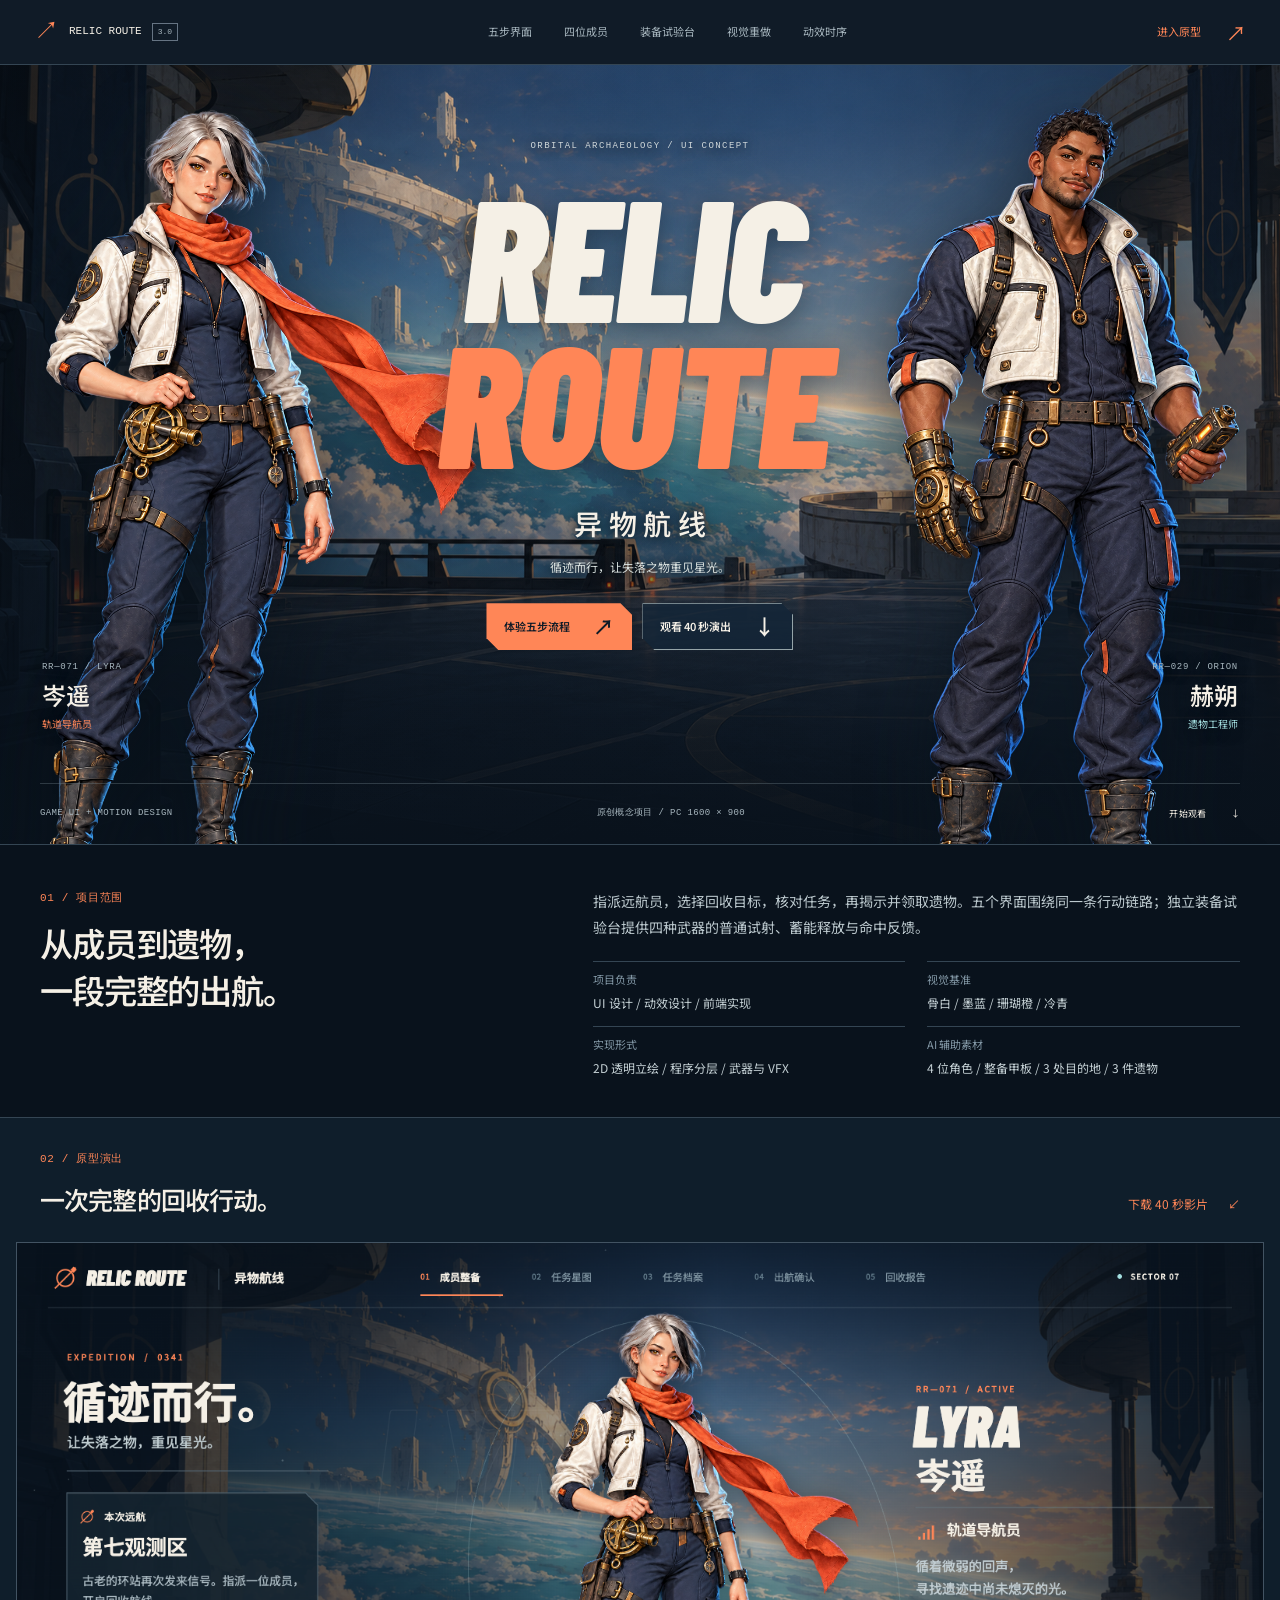
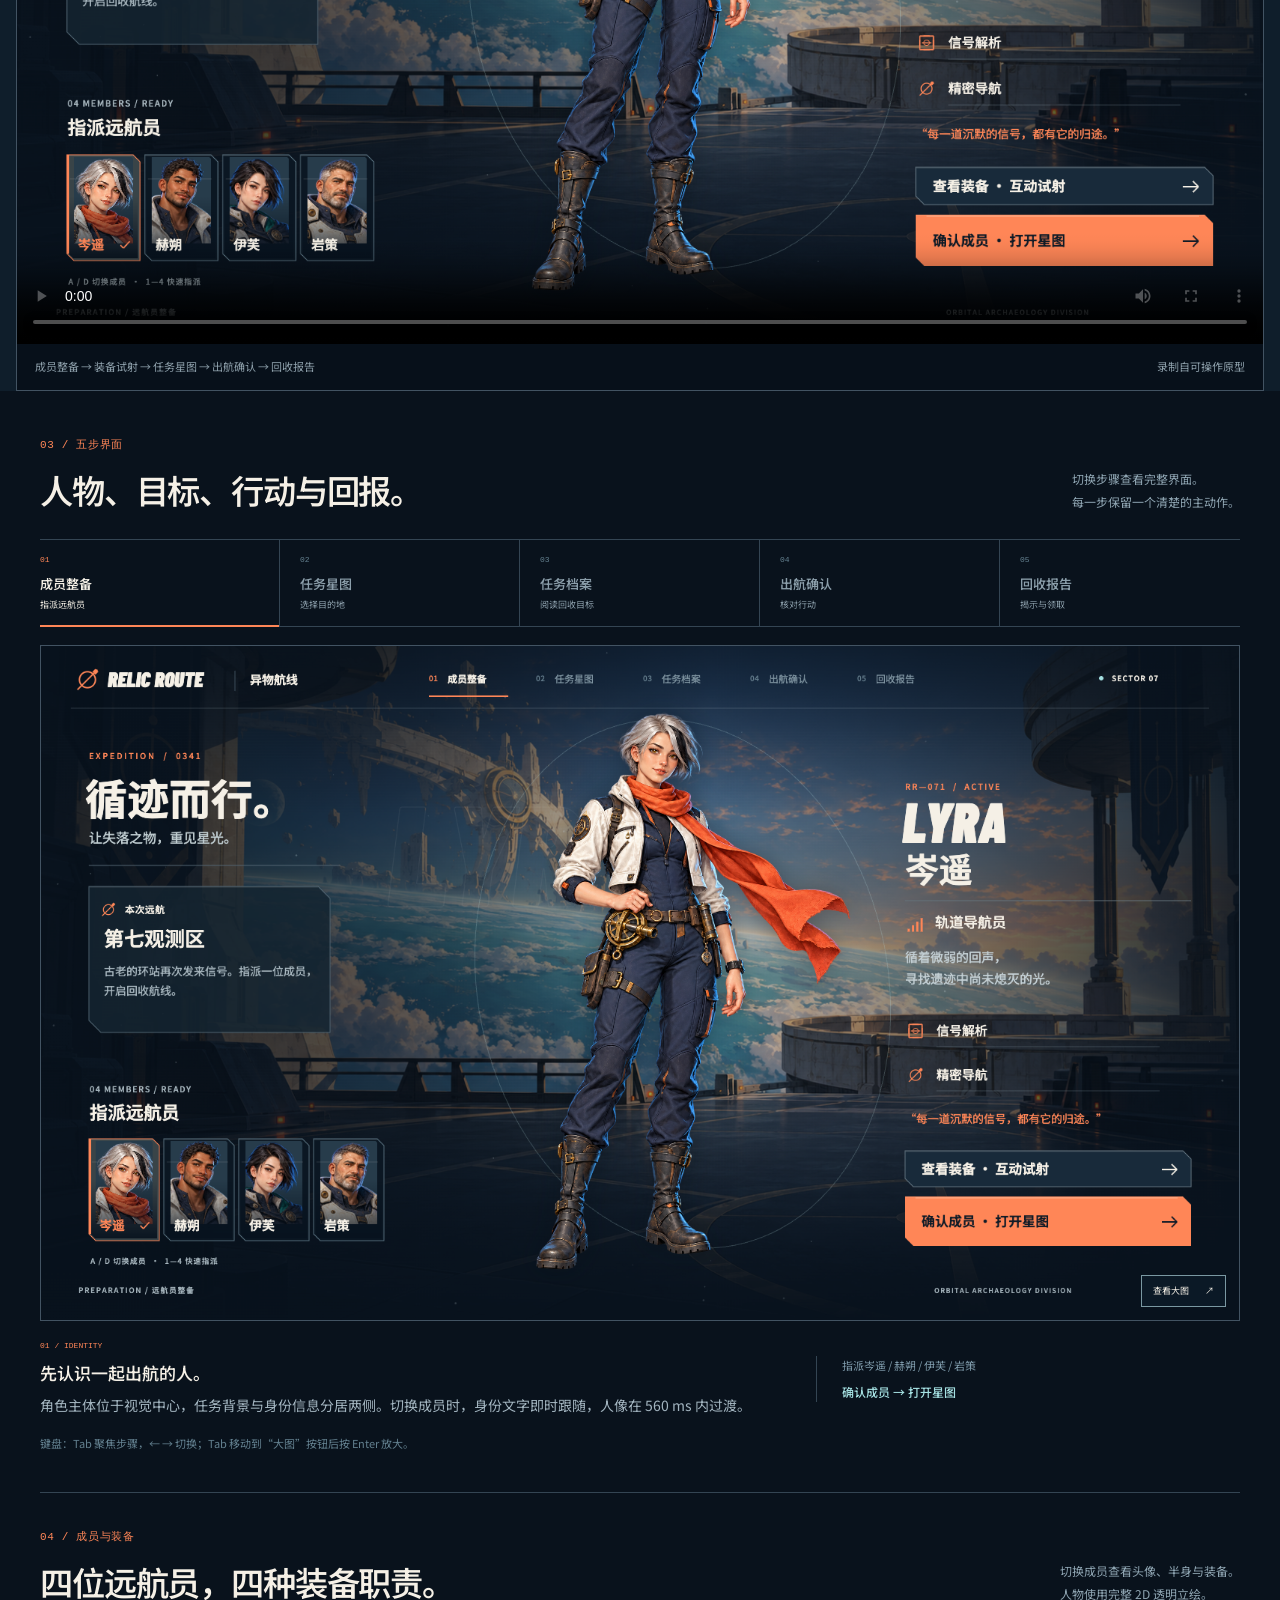
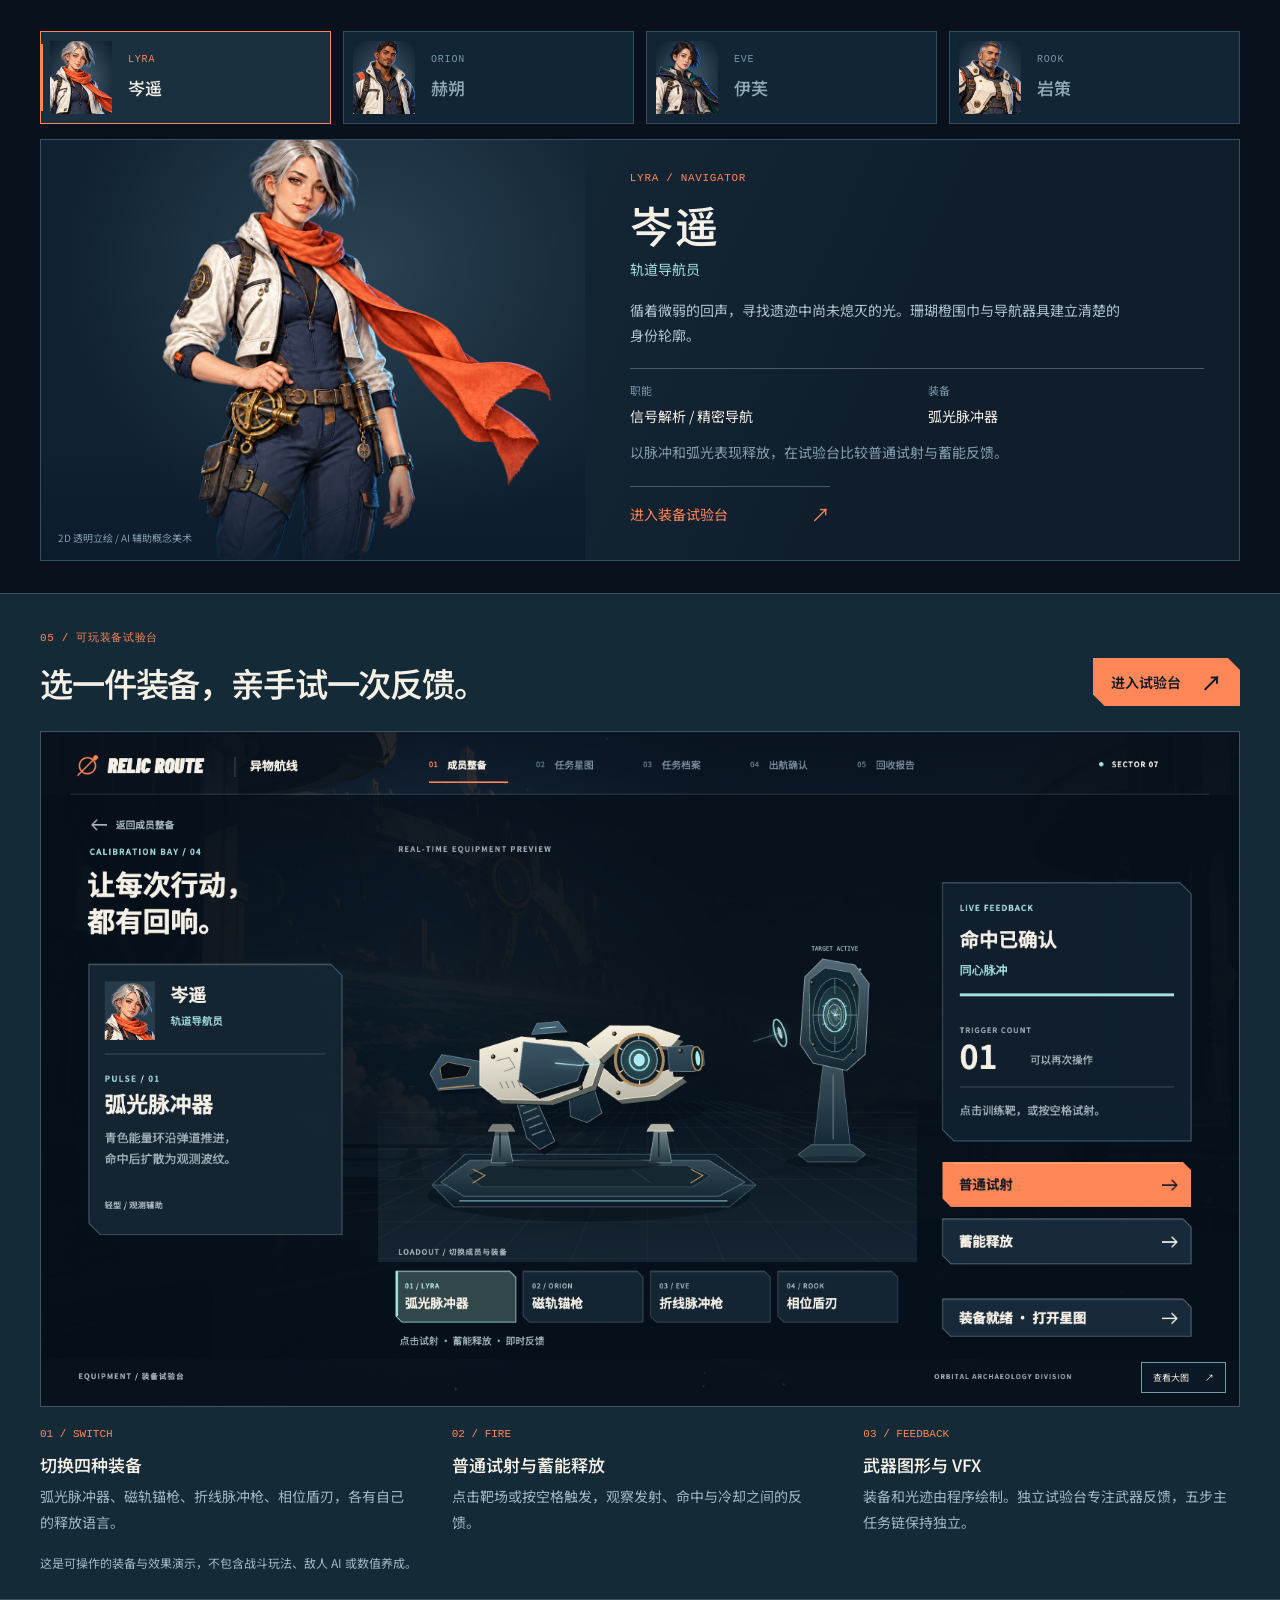
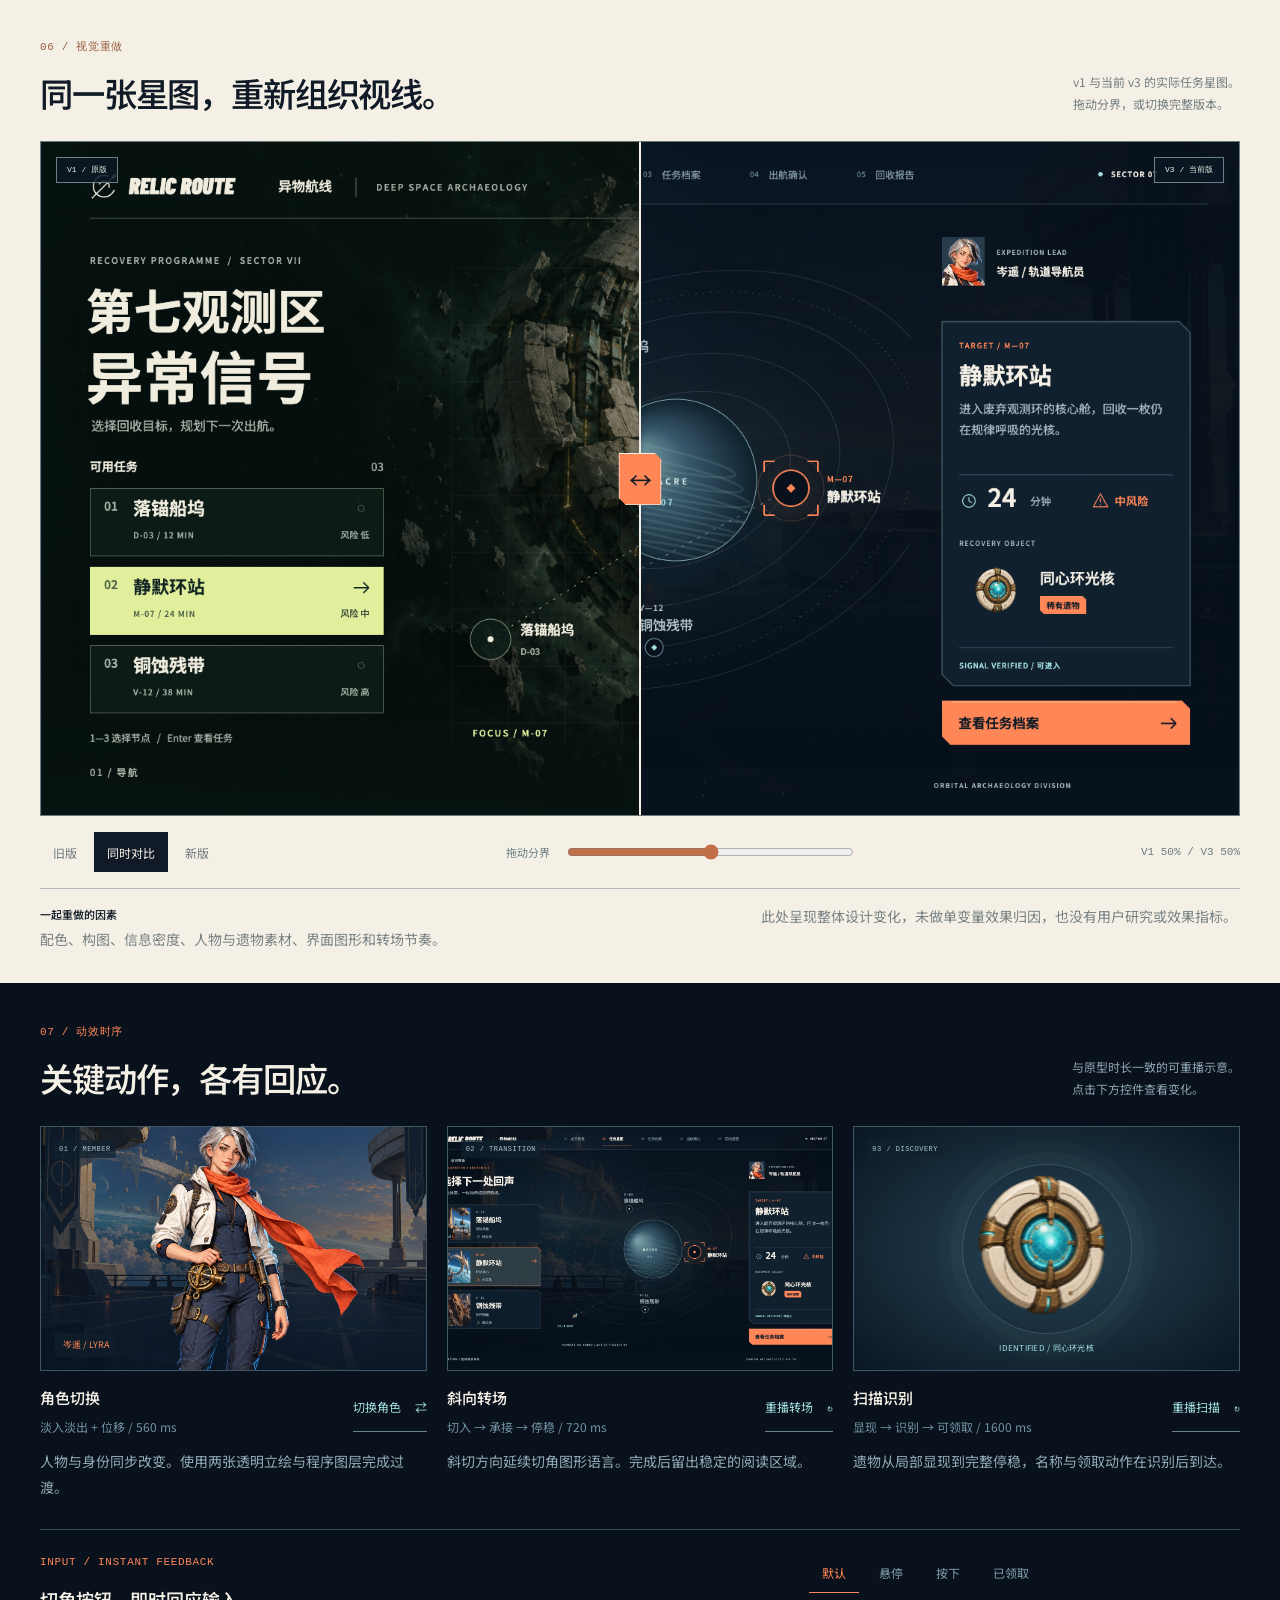
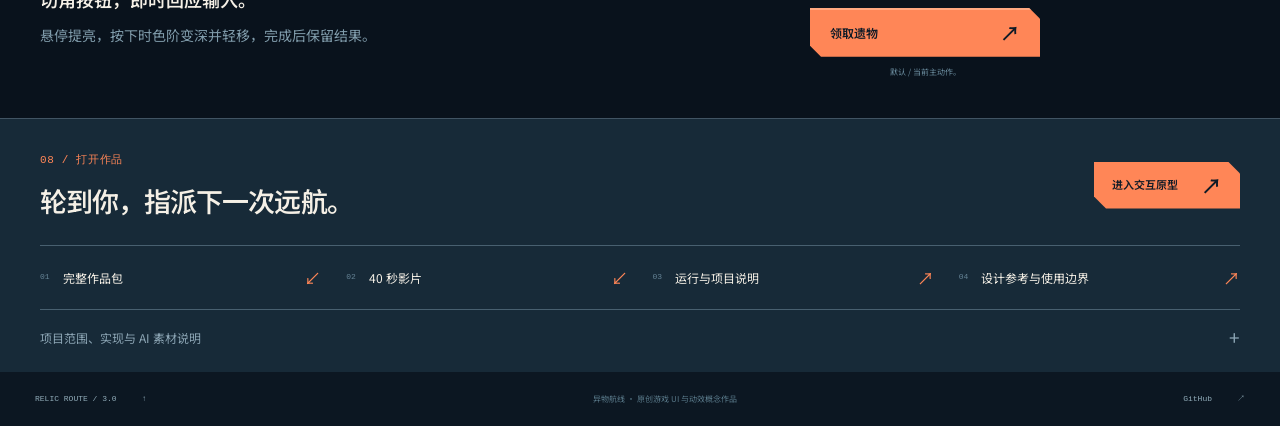
==== commit 6668a663: "Add four-member crew and interactive weapon effects" ====
--- a/index.html
+++ b/index.html
@@ -4,16 +4,16 @@
   <meta charset="UTF-8">
   <meta name="viewport" content="width=device-width, initial-scale=1">
   <meta name="theme-color" content="#101b27">
-  <meta name="description" content="异物航线 RELIC ROUTE 2.0：原创科幻游戏 UI 与动效概念作品。成员整备、任务星图、档案、出航与遗物回收的五步可操作原型。">
-  <title>异物航线 RELIC ROUTE 2.0 — 游戏 UI 与动效</title>
-  <link rel="stylesheet" href="showcase/style.css">
-  <script src="showcase/app.js" defer></script>
+  <meta name="description" content="异物航线 RELIC ROUTE 3.0：原创科幻游戏 UI 与动效概念作品。成员整备、任务星图、档案、出航与遗物回收的五步可操作原型与独立装备试验台。">
+  <title>异物航线 RELIC ROUTE 3.0 — 游戏 UI 与动效</title>
+  <link rel="stylesheet" href="showcase/style.css?v=3.0.0">
+  <script src="showcase/app.js?v=3.0.0" defer></script>
 </head>
 <body>
   <a class="skip-link" href="#main">跳转到作品内容</a>
   <nav class="site-nav" aria-label="作品导航">
-    <a class="wordmark" href="#top"><span class="brand-sign" aria-hidden="true">↗</span> RELIC ROUTE <span class="version">2.0</span></a>
-    <div class="nav-links"><a href="#interfaces">五步界面</a><a href="#compare">视觉重做</a><a href="#motion">动效时序</a></div>
+    <a class="wordmark" href="#top"><span class="brand-sign" aria-hidden="true">↗</span> RELIC ROUTE <span class="version">3.0</span></a>
+    <div class="nav-links"><a href="#interfaces">五步界面</a><a href="#members">四位成员</a><a href="#armory">装备试验台</a><a href="#compare">视觉重做</a><a href="#motion">动效时序</a></div>
     <a class="nav-demo" href="demo/index.html" target="_blank" rel="noopener">进入原型 <span aria-hidden="true">↗</span></a>
   </nav>
   <main id="main">
@@ -21,14 +21,14 @@
       <div class="hero-background" aria-hidden="true"></div><div class="hero-vignette" aria-hidden="true"></div>
       <img class="hero-character hero-lyra" src="demo/assets/characters/lyra.png" alt="远航员岑遥：骨白外套、珊瑚橙围巾与导航器具。" width="1024" height="1536">
       <img class="hero-character hero-orion" src="demo/assets/characters/orion.png" alt="遗物工程师赫朔：骨白与墨蓝制服，手持回收器具。" width="1024" height="1536">
-      <div class="hero-center"><p class="hero-kicker">ORBITAL ARCHAEOLOGY / UI CONCEPT</p><h1><span>RELIC</span><span>ROUTE</span></h1><p class="hero-cn">异物航线</p><p class="hero-tagline">循迹而行，让失落之物重见星光。</p><div class="hero-actions"><a class="action action-primary" href="demo/index.html" target="_blank" rel="noopener">体验五步流程 <span aria-hidden="true">↗</span></a><a class="action action-ghost" href="#film" data-play-film>观看 30 秒演出 <span aria-hidden="true">↓</span></a></div></div>
+      <div class="hero-center"><p class="hero-kicker">ORBITAL ARCHAEOLOGY / UI CONCEPT</p><h1><span>RELIC</span><span>ROUTE</span></h1><p class="hero-cn">异物航线</p><p class="hero-tagline">循迹而行，让失落之物重见星光。</p><div class="hero-actions"><a class="action action-primary" href="demo/index.html" target="_blank" rel="noopener">体验五步流程 <span aria-hidden="true">↗</span></a><a class="action action-ghost" href="#film" data-play-film>观看 40 秒演出 <span aria-hidden="true">↓</span></a></div></div>
       <div class="character-caption caption-left"><span>RR—071 / LYRA</span><strong>岑遥</strong><small>轨道导航员</small></div><div class="character-caption caption-right"><span>RR—029 / ORION</span><strong>赫朔</strong><small>遗物工程师</small></div>
       <div class="hero-baseline"><span>GAME UI + MOTION DESIGN</span><span>原创概念项目 / PC 1600 × 900</span><a href="#film">开始观看 <span aria-hidden="true">↓</span></a></div>
     </header>
 
-    <section class="project-intro wrap" aria-labelledby="intro-title"><div><span class="eyebrow">01 / 项目范围</span><h2 id="intro-title">从成员到遗物，<br>一段完整的出航。</h2></div><div class="intro-copy"><p>指派远航员，选择回收目标，核对任务，再揭示并领取遗物。五个界面围绕同一条行动链路，以人物、信息和动效共同建立远航的氛围。</p><dl class="project-facts"><div><dt>项目负责</dt><dd>UI 设计 / 动效设计 / 前端实现</dd></div><div><dt>视觉基准</dt><dd>骨白 / 墨蓝 / 珊瑚橙 / 冷青</dd></div><div><dt>实现形式</dt><dd>2D 透明立绘 + 程序分层 / 视差 / 微动</dd></div><div><dt>AI 辅助素材</dt><dd>2 位角色 / 整备甲板 / 3 处目的地 / 3 件遗物</dd></div></dl></div></section>
+    <section class="project-intro wrap" aria-labelledby="intro-title"><div><span class="eyebrow">01 / 项目范围</span><h2 id="intro-title">从成员到遗物，<br>一段完整的出航。</h2></div><div class="intro-copy"><p>指派远航员，选择回收目标，核对任务，再揭示并领取遗物。五个界面围绕同一条行动链路；独立装备试验台提供四种武器的普通试射、蓄能释放与命中反馈。</p><dl class="project-facts"><div><dt>项目负责</dt><dd>UI 设计 / 动效设计 / 前端实现</dd></div><div><dt>视觉基准</dt><dd>骨白 / 墨蓝 / 珊瑚橙 / 冷青</dd></div><div><dt>实现形式</dt><dd>2D 透明立绘 / 程序分层 / 武器与 VFX</dd></div><div><dt>AI 辅助素材</dt><dd>4 位角色 / 整备甲板 / 3 处目的地 / 3 件遗物</dd></div></dl></div></section>
 
-    <section class="film-section" id="film" aria-labelledby="film-title"><div class="section-bar wrap"><div><span class="eyebrow">02 / 原型演出</span><h2 id="film-title">一次完整的回收行动。</h2></div><a href="showcase/film.mp4" download>下载 30 秒影片 <span aria-hidden="true">↙</span></a></div><div class="film-frame"><video id="project-film" controls playsinline preload="metadata" poster="showcase/00-crew.png" aria-label="异物航线 2.0 五步界面流程影片"><source src="showcase/film.mp4" type="video/mp4"><p>浏览器不支持视频，请<a href="showcase/film.mp4">下载影片</a>。</p></video><div class="media-caption"><span>成员整备 → 任务星图 → 任务档案 → 出航确认 → 回收报告</span><span>录制自可操作原型</span></div></div></section>
+    <section class="film-section" id="film" aria-labelledby="film-title"><div class="section-bar wrap"><div><span class="eyebrow">02 / 原型演出</span><h2 id="film-title">一次完整的回收行动。</h2></div><a href="showcase/film.mp4?v=3.0.0" download>下载 40 秒影片 <span aria-hidden="true">↙</span></a></div><div class="film-frame"><video id="project-film" controls playsinline preload="metadata" poster="showcase/00-crew.png?v=3.0.0" aria-label="异物航线 3.0 角色、装备与五步任务演出"><source src="showcase/film.mp4?v=3.0.0" type="video/mp4"><p>浏览器不支持视频，请<a href="showcase/film.mp4?v=3.0.0">下载影片</a>。</p></video><div class="media-caption"><span>成员整备 → 装备试射 → 任务星图 → 出航确认 → 回收报告</span><span>录制自可操作原型</span></div></div></section>
 
     <section class="interfaces wrap" id="interfaces" aria-labelledby="interfaces-title"><div class="section-bar"><div><span class="eyebrow">03 / 五步界面</span><h2 id="interfaces-title">人物、目标、行动与回报。</h2></div><p>切换步骤查看完整界面。<br>每一步保留一个清楚的主动作。</p></div>
       <div class="step-tabs" role="tablist" aria-label="选择界面步骤">
@@ -39,7 +39,7 @@
         <button class="step-tab" id="tab-reward" role="tab" aria-selected="false" aria-controls="panel-reward" tabindex="-1" data-screen="reward"><span>05</span><strong>回收报告</strong><small>揭示与领取</small></button>
       </div>
       <div class="screen-panels">
-        <article class="screen-panel" id="panel-crew" role="tabpanel" aria-labelledby="tab-crew" tabindex="0"><figure class="screen-figure"><img src="showcase/00-crew.png" alt="成员整备界面：岑遥立绘居中，左侧为远航信息与两位成员头像，右侧为角色身份和确认按钮。" width="1600" height="900" loading="lazy"><button class="zoom-image" type="button" data-zoom="showcase/00-crew.png" data-alt="成员整备 / 1600 × 900">查看大图 <span aria-hidden="true">↗</span></button></figure><div class="screen-notes"><div><span>01 / IDENTITY</span><h3>先认识一起出航的人。</h3><p>角色主体位于视觉中心，任务背景与身份信息分居两侧。切换成员时，身份文字即时跟随，人像在 560 ms 内过渡。</p></div><div class="screen-action"><span>指派岑遥 / 赫朔</span><strong>确认成员 → 打开星图</strong></div></div></article>
+        <article class="screen-panel" id="panel-crew" role="tabpanel" aria-labelledby="tab-crew" tabindex="0"><figure class="screen-figure"><img src="showcase/00-crew.png?v=3.0.0" alt="成员整备界面：岑遥立绘居中，左侧为远航信息与四位成员头像，右侧为角色身份和确认按钮。" width="1600" height="900" loading="lazy"><button class="zoom-image" type="button" data-zoom="showcase/00-crew.png?v=3.0.0" data-alt="成员整备 / 1600 × 900">查看大图 <span aria-hidden="true">↗</span></button></figure><div class="screen-notes"><div><span>01 / IDENTITY</span><h3>先认识一起出航的人。</h3><p>角色主体位于视觉中心，任务背景与身份信息分居两侧。切换成员时，身份文字即时跟随，人像在 560 ms 内过渡。</p></div><div class="screen-action"><span>指派岑遥 / 赫朔 / 伊芙 / 岩策</span><strong>确认成员 → 打开星图</strong></div></div></article>
         <article class="screen-panel" id="panel-map" role="tabpanel" aria-labelledby="tab-map" tabindex="0" hidden><figure class="screen-figure"><img src="showcase/01-map.png" alt="任务星图界面：三个可选择的回收目标对应地图节点，当前任务与成员信息在右侧呈现。" width="1600" height="900" loading="lazy"><button class="zoom-image" type="button" data-zoom="showcase/01-map.png" data-alt="任务星图 / 1600 × 900">查看大图 <span aria-hidden="true">↗</span></button></figure><div class="screen-notes"><div><span>02 / CHOICE</span><h3>把星域读成可执行的选择。</h3><p>任务列表与空间节点同步选中，风险、周期和回收物形成可比较的信息。当前成员沿链路保留。</p></div><div class="screen-action"><span>落锚船坞 / 静默环站 / 铜蚀残带</span><strong>查看任务档案 / 返回整备</strong></div></div></article>
         <article class="screen-panel" id="panel-dossier" role="tabpanel" aria-labelledby="tab-dossier" tabindex="0" hidden><figure class="screen-figure"><img src="showcase/02-dossier.png" alt="任务档案界面：所选任务的说明、回收目标、注意事项与成员简报共同支持出航决策。" width="1600" height="900" loading="lazy"><button class="zoom-image" type="button" data-zoom="showcase/02-dossier.png" data-alt="任务档案 / 1600 × 900">查看大图 <span aria-hidden="true">↗</span></button></figure><div class="screen-notes"><div><span>03 / BRIEFING</span><h3>阅读目标，理解这次行动。</h3><p>档案展开任务的背景和回收要求。角色从主视觉变为同行的简报者，给目标补充语境。</p></div><div class="screen-action"><span>目标 / 风险 / 回收物 / 简报</span><strong>核对出航信息 / 返回星图</strong></div></div></article>
         <article class="screen-panel" id="panel-confirm" role="tabpanel" aria-labelledby="tab-confirm" tabindex="0" hidden><figure class="screen-figure"><img src="showcase/03-confirm.png" alt="出航确认界面：选定成员、任务与回收目标被集中列出，玩家可以返回修改或确认出发。" width="1600" height="900" loading="lazy"><button class="zoom-image" type="button" data-zoom="showcase/03-confirm.png" data-alt="出航确认 / 1600 × 900">查看大图 <span aria-hidden="true">↗</span></button></figure><div class="screen-notes"><div><span>04 / COMMIT</span><h3>行动开始前，再核对一次。</h3><p>将成员、航线与目标集中到出航信息中，明确区分“继续阅读”和“执行行动”。取消保留当前选择。</p></div><div class="screen-action"><span>确认当前航线</span><strong>确认航线 · 出发 / 返回修改</strong></div></div></article>
@@ -47,17 +47,34 @@
       </div><p class="keyboard-tip">键盘：Tab 聚焦步骤，← → 切换；Tab 移动到“大图”按钮后按 Enter 放大。</p>
     </section>
 
-    <section class="comparison-section" id="compare" aria-labelledby="compare-title"><div class="wrap"><div class="section-bar"><div><span class="eyebrow">04 / 视觉重做</span><h2 id="compare-title">同一张星图，重新组织视线。</h2></div><p>v1 与 v2 的实际任务星图。<br>拖动分界，或切换完整版本。</p></div><div class="comparison-frame" id="comparison-frame" style="--split:50%"><img class="comparison-before" src="showcase/before/01-map-v1.png" alt="v1 任务星图：深墨绿配色，以星图节点和任务文字为中心。" width="1600" height="900" loading="lazy"><div class="comparison-after"><img src="showcase/01-map.png" alt="v2 任务星图：墨蓝与珊瑚橙配色，带目的地场景缩略图的任务列表、节点和成员信息共同呈现。" width="1600" height="900" loading="lazy"></div><span class="compare-tag tag-before" aria-hidden="true">V1 / 原版</span><span class="compare-tag tag-after" aria-hidden="true">V2 / 重设计</span><div class="compare-divider" aria-hidden="true"></div><button class="compare-handle" id="compare-handle" type="button" tabindex="-1" aria-label="拖动新旧版星图分界"><span aria-hidden="true">↔</span></button></div><div class="comparison-controls"><div class="comparison-presets" role="group" aria-label="选择星图比较视图"><button type="button" data-compare="100" aria-pressed="false">旧版</button><button type="button" data-compare="50" aria-pressed="true">同时对比</button><button type="button" data-compare="0" aria-pressed="false">新版</button></div><label class="comparison-range" for="compare-range"><span>拖动分界</span><input id="compare-range" type="range" min="0" max="100" value="50" aria-label="调整旧版与新版星图的显示比例" aria-valuetext="旧版 50%，新版 50%"></label><span class="compare-output" id="compare-output">V1 50% / V2 50%</span></div><div class="comparison-notes"><p><strong>一起重做的因素</strong>配色、构图、信息密度、人物与遗物素材、界面图形和转场节奏。</p><p>此处呈现整体设计变化，未做单变量效果归因，也没有用户研究或效果指标。</p></div></div></section>
+    <section class="members-section wrap" id="members" aria-labelledby="members-title"><div class="section-bar"><div><span class="eyebrow">04 / 成员与装备</span><h2 id="members-title">四位远航员，四种装备职责。</h2></div><p>切换成员查看头像、半身与装备。<br>人物使用完整 2D 透明立绘。</p></div>
+      <div class="member-tabs" role="tablist" aria-label="选择成员展示">
+        <button class="member-tab" type="button" id="member-tab-lyra" role="tab" aria-selected="true" aria-controls="member-panel-lyra" data-member="lyra"><span class="member-avatar" aria-hidden="true"><img src="demo/assets/characters/lyra.png" alt="" loading="lazy"></span><span><small>LYRA</small><strong>岑遥</strong></span></button>
+        <button class="member-tab" type="button" id="member-tab-orion" role="tab" aria-selected="false" aria-controls="member-panel-orion" tabindex="-1" data-member="orion"><span class="member-avatar" aria-hidden="true"><img src="demo/assets/characters/orion.png" alt="" loading="lazy"></span><span><small>ORION</small><strong>赫朔</strong></span></button>
+        <button class="member-tab" type="button" id="member-tab-eve" role="tab" aria-selected="false" aria-controls="member-panel-eve" tabindex="-1" data-member="eve"><span class="member-avatar avatar-eve" aria-hidden="true"><img src="demo/assets/characters/eve.png" alt="" loading="lazy"></span><span><small>EVE</small><strong>伊芙</strong></span></button>
+        <button class="member-tab" type="button" id="member-tab-rook" role="tab" aria-selected="false" aria-controls="member-panel-rook" tabindex="-1" data-member="rook"><span class="member-avatar avatar-rook" aria-hidden="true"><img src="demo/assets/characters/rook.png" alt="" loading="lazy"></span><span><small>ROOK</small><strong>岩策</strong></span></button>
+      </div>
+      <div class="member-panels">
+        <article class="member-panel" id="member-panel-lyra" role="tabpanel" aria-labelledby="member-tab-lyra" tabindex="0"><figure class="member-portrait"><img src="demo/assets/characters/lyra.png" alt="岑遥半身：银灰短发、骨白外套与珊瑚橙围巾。" loading="lazy"><figcaption>2D 透明立绘 / AI 辅助概念美术</figcaption></figure><div class="member-copy"><span class="eyebrow">LYRA / NAVIGATOR</span><h3>岑遥</h3><p class="member-role">轨道导航员</p><p class="member-description">循着微弱的回声，寻找遗迹中尚未熄灭的光。珊瑚橙围巾与导航器具建立清楚的身份轮廓。</p><dl><div><dt>职能</dt><dd>信号解析 / 精密导航</dd></div><div><dt>装备</dt><dd>弧光脉冲器</dd></div></dl><p class="member-equipment">以脉冲和弧光表现释放，在试验台比较普通试射与蓄能反馈。</p><a href="demo/index.html?screen=armory&amp;member=lyra" target="_blank" rel="noopener">进入装备试验台 <span aria-hidden="true">↗</span></a></div></article>
+        <article class="member-panel" id="member-panel-orion" role="tabpanel" aria-labelledby="member-tab-orion" tabindex="0" hidden><figure class="member-portrait"><img src="demo/assets/characters/orion.png" alt="赫朔半身：骨白与墨蓝工作服、铜色工具与回收器具。" loading="lazy"><figcaption>2D 透明立绘 / AI 辅助概念美术</figcaption></figure><div class="member-copy"><span class="eyebrow">ORION / ENGINEER</span><h3>赫朔</h3><p class="member-role">遗物工程师</p><p class="member-description">读懂金属与陶瓷的伤痕，让远去的文明重新发声。工具与工作服强化回收工程师的身份。</p><dl><div><dt>职能</dt><dd>结构判读 / 完整回收</dd></div><div><dt>装备</dt><dd>磁轨锚枪</dd></div></dl><p class="member-equipment">通过磁轨释放与命中反馈，表现工程器具的发射节奏。</p><a href="demo/index.html?screen=armory&amp;member=orion" target="_blank" rel="noopener">进入装备试验台 <span aria-hidden="true">↗</span></a></div></article>
+        <article class="member-panel" id="member-panel-eve" role="tabpanel" aria-labelledby="member-tab-eve" tabindex="0" hidden><figure class="member-portrait portrait-eve"><img src="demo/assets/characters/eve.png" alt="伊芙半身：黑色短发、青绿斗篷与轻型脉冲装备。" loading="lazy"><figcaption>2D 透明立绘 / AI 辅助概念美术</figcaption></figure><div class="member-copy"><span class="eyebrow">EVE / SCOUT</span><h3>伊芙</h3><p class="member-role">侦察员</p><p class="member-description">先探明前方，再为远航队标记方向。青绿斗篷和轻型装备与其他成员形成区别。</p><dl><div><dt>职能</dt><dd>前方侦察 / 目标定位</dd></div><div><dt>装备</dt><dd>折线脉冲枪</dd></div></dl><p class="member-equipment">用折线光迹与脉冲命中，呈现轻型装备的视觉特点。</p><a href="demo/index.html?screen=armory&amp;member=eve" target="_blank" rel="noopener">进入装备试验台 <span aria-hidden="true">↗</span></a></div></article>
+        <article class="member-panel" id="member-panel-rook" role="tabpanel" aria-labelledby="member-tab-rook" tabindex="0" hidden><figure class="member-portrait"><img src="demo/assets/characters/rook.png" alt="岩策半身：灰色短发短须、宽肩重甲与竖向收纳的盾刃。" loading="lazy"><figcaption>2D 透明立绘 / AI 辅助概念美术</figcaption></figure><div class="member-copy"><span class="eyebrow">ROOK / VANGUARD</span><h3>岩策</h3><p class="member-role">先锋</p><p class="member-description">以宽肩重甲与收纳盾刃建立先锋的厚重轮廓，承担队伍前方的护盾冲击职责。</p><dl><div><dt>职能</dt><dd>先锋推进 / 护盾冲击</dd></div><div><dt>装备</dt><dd>相位盾刃</dd></div></dl><p class="member-equipment">将释放表现为盾刃冲击，比较普通释放与蓄能效果。</p><a href="demo/index.html?screen=armory&amp;member=rook" target="_blank" rel="noopener">进入装备试验台 <span aria-hidden="true">↗</span></a></div></article>
+      </div>
+    </section>
 
-    <section class="motion-section wrap" id="motion" aria-labelledby="motion-title"><div class="section-bar"><div><span class="eyebrow">05 / 动效时序</span><h2 id="motion-title">关键动作，各有回应。</h2></div><p>与原型时长一致的可重播示意。<br>点击下方控件查看变化。</p></div><div class="motion-grid">
+    <section class="armory-section" id="armory" aria-labelledby="armory-title"><div class="wrap"><div class="section-bar"><div><span class="eyebrow">05 / 可玩装备试验台</span><h2 id="armory-title">选一件装备，亲手试一次反馈。</h2></div><a class="action action-primary" href="demo/index.html?screen=armory" target="_blank" rel="noopener">进入试验台 <span aria-hidden="true">↗</span></a></div><figure class="screen-figure armory-figure"><img src="showcase/05-armory.png" alt="装备试验台：四种装备选择、程序绘制的武器与靶场，提供普通试射、蓄能释放和命中冷却反馈。" width="1600" height="900" loading="lazy"><button class="zoom-image" type="button" data-zoom="showcase/05-armory.png" data-alt="装备试验台 / 1600 × 900">查看大图 <span aria-hidden="true">↗</span></button></figure><div class="armory-notes"><div><span>01 / SWITCH</span><h3>切换四种装备</h3><p>弧光脉冲器、磁轨锚枪、折线脉冲枪、相位盾刃，各有自己的释放语言。</p></div><div><span>02 / FIRE</span><h3>普通试射与蓄能释放</h3><p>点击靶场或按空格触发，观察发射、命中与冷却之间的反馈。</p></div><div><span>03 / FEEDBACK</span><h3>武器图形与 VFX</h3><p>装备和光迹由程序绘制。独立试验台专注武器反馈，五步主任务链保持独立。</p></div></div><p class="armory-boundary">这是可操作的装备与效果演示，不包含战斗玩法、敌人 AI 或数值养成。</p></div></section>
+
+    <section class="comparison-section" id="compare" aria-labelledby="compare-title"><div class="wrap"><div class="section-bar"><div><span class="eyebrow">06 / 视觉重做</span><h2 id="compare-title">同一张星图，重新组织视线。</h2></div><p>v1 与当前 v3 的实际任务星图。<br>拖动分界，或切换完整版本。</p></div><div class="comparison-frame" id="comparison-frame" style="--split:50%"><img class="comparison-before" src="showcase/before/01-map-v1.png" alt="v1 任务星图：深墨绿配色，以星图节点和任务文字为中心。" width="1600" height="900" loading="lazy"><div class="comparison-after"><img src="showcase/01-map.png" alt="v3 任务星图：墨蓝与珊瑚橙配色，带目的地场景缩略图的任务列表、节点和成员信息共同呈现。" width="1600" height="900" loading="lazy"></div><span class="compare-tag tag-before" aria-hidden="true">V1 / 原版</span><span class="compare-tag tag-after" aria-hidden="true">V3 / 当前版</span><div class="compare-divider" aria-hidden="true"></div><button class="compare-handle" id="compare-handle" type="button" tabindex="-1" aria-label="拖动新旧版星图分界"><span aria-hidden="true">↔</span></button></div><div class="comparison-controls"><div class="comparison-presets" role="group" aria-label="选择星图比较视图"><button type="button" data-compare="100" aria-pressed="false">旧版</button><button type="button" data-compare="50" aria-pressed="true">同时对比</button><button type="button" data-compare="0" aria-pressed="false">新版</button></div><label class="comparison-range" for="compare-range"><span>拖动分界</span><input id="compare-range" type="range" min="0" max="100" value="50" aria-label="调整旧版与新版星图的显示比例" aria-valuetext="旧版 50%，新版 50%"></label><span class="compare-output" id="compare-output">V1 50% / V3 50%</span></div><div class="comparison-notes"><p><strong>一起重做的因素</strong>配色、构图、信息密度、人物与遗物素材、界面图形和转场节奏。</p><p>此处呈现整体设计变化，未做单变量效果归因，也没有用户研究或效果指标。</p></div></div></section>
+
+    <section class="motion-section wrap" id="motion" aria-labelledby="motion-title"><div class="section-bar"><div><span class="eyebrow">07 / 动效时序</span><h2 id="motion-title">关键动作，各有回应。</h2></div><p>与原型时长一致的可重播示意。<br>点击下方控件查看变化。</p></div><div class="motion-grid">
       <article class="motion-item"><div class="motion-preview character-preview" id="motion-character"><div class="preview-backdrop" aria-hidden="true"></div><img class="preview-person person-lyra" src="demo/assets/characters/lyra.png" alt="" aria-hidden="true" loading="lazy"><img class="preview-person person-orion" src="demo/assets/characters/orion.png" alt="" aria-hidden="true" loading="lazy"><span class="preview-label" id="preview-character-label">岑遥 / LYRA</span><span class="preview-index" aria-hidden="true">01 / MEMBER</span></div><div class="motion-caption"><div><h3>角色切换</h3><span>淡入淡出 + 位移 / 560 ms</span></div><button type="button" class="replay-motion" data-replay="character">切换角色 <span aria-hidden="true">⇄</span></button></div><p class="motion-note">人物与身份同步改变。使用两张透明立绘与程序图层完成过渡。</p></article>
-      <article class="motion-item"><div class="motion-preview transition-preview" id="motion-transition" aria-hidden="true"><img class="transition-old" src="showcase/00-crew.png" alt="" loading="lazy"><img class="transition-new" src="showcase/01-map.png" alt="" loading="lazy"><span class="transition-slash"></span><span class="preview-index">02 / TRANSITION</span></div><div class="motion-caption"><div><h3>斜向转场</h3><span>切入 → 承接 → 停稳 / 720 ms</span></div><button type="button" class="replay-motion" data-replay="transition">重播转场 <span aria-hidden="true">↻</span></button></div><p class="motion-note">斜切方向延续切角图形语言。完成后留出稳定的阅读区域。</p></article>
+      <article class="motion-item"><div class="motion-preview transition-preview" id="motion-transition" aria-hidden="true"><img class="transition-old" src="showcase/00-crew.png?v=3.0.0" alt="" loading="lazy"><img class="transition-new" src="showcase/01-map.png" alt="" loading="lazy"><span class="transition-slash"></span><span class="preview-index">02 / TRANSITION</span></div><div class="motion-caption"><div><h3>斜向转场</h3><span>切入 → 承接 → 停稳 / 720 ms</span></div><button type="button" class="replay-motion" data-replay="transition">重播转场 <span aria-hidden="true">↻</span></button></div><p class="motion-note">斜切方向延续切角图形语言。完成后留出稳定的阅读区域。</p></article>
       <article class="motion-item"><div class="motion-preview scan-preview" id="motion-scan" aria-hidden="true"><span class="scan-ring"></span><div class="atlas-window"><img src="demo/assets/relics-v2.png" alt="" loading="lazy"><span class="scan-line"></span></div><span class="scan-caption">IDENTIFIED / 同心环光核</span><span class="preview-index">03 / DISCOVERY</span></div><div class="motion-caption"><div><h3>扫描识别</h3><span>显现 → 识别 → 可领取 / 1600 ms</span></div><button type="button" class="replay-motion" data-replay="scan">重播扫描 <span aria-hidden="true">↻</span></button></div><p class="motion-note">遗物从局部显现到完整停稳，名称与领取动作在识别后到达。</p></article>
     </div><div class="button-spec"><div><span class="eyebrow">INPUT / INSTANT FEEDBACK</span><h3>切角按钮，即时回应输入。</h3><p>悬停提亮，按下时色阶变深并轻移，完成后保留结果。</p></div><div class="button-spec-lab"><div class="state-selector" role="group" aria-label="选择主按钮状态"><button type="button" data-button-state="idle" aria-pressed="true">默认</button><button type="button" data-button-state="hover" aria-pressed="false">悬停</button><button type="button" data-button-state="pressed" aria-pressed="false">按下</button><button type="button" data-button-state="claimed" aria-pressed="false">已领取</button></div><button class="spec-button" id="spec-button" type="button" data-state="idle"><span id="spec-button-label">领取遗物</span><span id="spec-button-icon" aria-hidden="true">↗</span></button><p id="state-description" aria-live="polite">默认 / 当前主动作。</p></div></div></section>
 
-    <section class="closing" aria-labelledby="closing-title"><div class="wrap"><div class="closing-heading"><div><span class="eyebrow">06 / 打开作品</span><h2 id="closing-title">轮到你，指派下一次远航。</h2></div><a class="action action-primary" href="demo/index.html" target="_blank" rel="noopener">进入交互原型 <span aria-hidden="true">↗</span></a></div><div class="delivery-links"><a href="https://github.com/rheeh/relic-route/releases/download/v2.0.0/relic-route.zip" download><span>01</span> 完整作品包 <span aria-hidden="true">↙</span></a><a href="showcase/film.mp4" download><span>02</span> 30 秒影片 <span aria-hidden="true">↙</span></a><a href="README.md"><span>03</span> 运行与项目说明 <span aria-hidden="true">↗</span></a><a href="design/references.md"><span>04</span> 设计参考与使用边界 <span aria-hidden="true">↗</span></a></div><details class="credits"><summary>项目范围、实现与 AI 素材说明 <span aria-hidden="true">+</span></summary><div class="credits-body"><div><h3>概念项目与负责范围</h3><p>原创游戏 UI 与动效概念作品，已实现五步可操作原型。项目负责界面构图、信息组织、按钮与程序图形、动效时序及前端实现。任务和结算为演示，不包含战斗、服务器或真实存档。</p></div><div><h3>AI 辅助美术</h3><p>岑遥、赫朔两位角色，整备甲板、三处目的地场景和三件遗物图集使用 AI 辅助生成。角色是 2D 透明立绘，配合 Canvas 程序分层、视差和微动呈现。素材提示词与字体许可见项目 README。</p></div><div><h3>参考与体验</h3><p>设计以 PC 1600 × 900 为基准。构图与动效研究来源见设计参考文档；外部作品素材未打包。可用键盘操作，支持减少动态效果。本项目没有开展用户研究，不提供效果指标。</p></div></div></details></div></section>
+    <section class="closing" aria-labelledby="closing-title"><div class="wrap"><div class="closing-heading"><div><span class="eyebrow">08 / 打开作品</span><h2 id="closing-title">轮到你，指派下一次远航。</h2></div><a class="action action-primary" href="demo/index.html" target="_blank" rel="noopener">进入交互原型 <span aria-hidden="true">↗</span></a></div><div class="delivery-links"><a href="https://github.com/rheeh/relic-route/releases/download/v3.0.0/relic-route.zip" download><span>01</span> 完整作品包 <span aria-hidden="true">↙</span></a><a href="showcase/film.mp4?v=3.0.0" download><span>02</span> 40 秒影片 <span aria-hidden="true">↙</span></a><a href="README.md"><span>03</span> 运行与项目说明 <span aria-hidden="true">↗</span></a><a href="design/references.md"><span>04</span> 设计参考与使用边界 <span aria-hidden="true">↗</span></a></div><details class="credits"><summary>项目范围、实现与 AI 素材说明 <span aria-hidden="true">+</span></summary><div class="credits-body"><div><h3>概念项目与负责范围</h3><p>原创游戏 UI 与动效概念作品，已实现五步可操作原型与独立装备试验台。项目负责界面构图、信息组织、按钮、程序生成武器与 VFX、动效时序及前端实现。任务和结算为演示，不包含战斗、服务器或真实存档。</p></div><div><h3>AI 辅助美术</h3><p>岑遥、赫朔、伊芙、岩策四位角色，整备甲板、三处目的地场景和三件遗物图集使用 AI 辅助生成。人物为完整 2D 透明立绘，配合程序图层、视差与微动呈现；武器图形、蓄能、射线、盾刃冲击与命中反馈由程序绘制。素材提示词与字体许可见项目 README。</p></div><div><h3>参考与体验</h3><p>设计以 PC 1600 × 900 为基准。构图与动效研究来源见设计参考文档；外部作品素材未打包。可用键盘操作，支持减少动态效果。本项目没有开展用户研究，不提供效果指标。</p></div></div></details></div></section>
   </main>
-  <footer class="site-footer"><a href="#top">RELIC ROUTE / 2.0 <span aria-hidden="true">↑</span></a><p>异物航线 · 原创游戏 UI 与动效概念作品</p><a href="https://github.com/rheeh/relic-route" target="_blank" rel="noopener" aria-label="在 GitHub 查看异物航线源码">GitHub <span aria-hidden="true">↗</span></a></footer>
+  <footer class="site-footer"><a href="#top">RELIC ROUTE / 3.0 <span aria-hidden="true">↑</span></a><p>异物航线 · 原创游戏 UI 与动效概念作品</p><a href="https://github.com/rheeh/relic-route" target="_blank" rel="noopener" aria-label="在 GitHub 查看异物航线源码">GitHub <span aria-hidden="true">↗</span></a></footer>
   <dialog class="image-dialog" id="image-dialog" aria-label="界面大图"><button class="dialog-close" type="button" aria-label="关闭界面大图">关闭 <span aria-hidden="true">×</span></button><img id="dialog-image" alt=""><p id="dialog-caption"></p></dialog>
 </body>
 </html>
--- a/showcase/style.css
+++ b/showcase/style.css
@@ -1,5 +1,5 @@
 @font-face{font-family:Route Display;src:url('../demo/assets/fonts/BarlowCondensed-BlackItalic.ttf') format('truetype');font-display:swap;font-weight:900}
-@font-face{font-family:Route Sans;src:url('../demo/assets/fonts/RelicSansSC.woff2') format('woff2');font-display:swap;font-weight:100 900}
+@font-face{font-family:Route Sans;src:url('../demo/assets/fonts/RelicSansSC.woff2?v=3.0.0') format('woff2');font-display:swap;font-weight:100 900}
 :root{--ink:#101b27;--deep:#09121c;--paper:#f5f0e6;--orange:#ff8657;--cyan:#a5e1e2;--muted:#a7b6be;--rule:#344553;--mono:'SFMono-Regular',Consolas,'Liberation Mono',monospace;--display:'Route Display','Arial Narrow',Impact,sans-serif;--body:'Route Sans',Arial,'PingFang SC','Microsoft YaHei',sans-serif;--page:min(1440px,calc(100% - 80px))}
 *{box-sizing:border-box}html{scroll-behavior:smooth;scroll-padding-top:25px}body{margin:0;background:var(--deep);color:var(--paper);font-family:var(--body);font-size:14px;line-height:1.75;-webkit-font-smoothing:antialiased}a{color:inherit;text-decoration:none}button{font:inherit;cursor:pointer;border-radius:0}button:disabled{cursor:default}button,a,summary,input{touch-action:manipulation;-webkit-tap-highlight-color:transparent}img,video{display:block;max-width:100%}h1,h2,h3,p,figure{margin:0}h2{font-weight:550;font-size:clamp(27px,2.6vw,40px);line-height:1.4;letter-spacing:-.035em}h3{font-weight:550}::selection{background:var(--orange);color:var(--ink)}:focus-visible{outline:3px solid var(--cyan);outline-offset:5px}[hidden]{display:none!important}.wrap{width:var(--page);margin-inline:auto}.skip-link{position:fixed;z-index:100;left:20px;top:12px;padding:10px 16px;background:var(--orange);color:var(--ink);transform:translateY(-180%)}.skip-link:focus{transform:none}.site-nav{height:65px;display:flex;align-items:center;justify-content:space-between;padding:0 34px;background:var(--ink);border-bottom:1px solid var(--rule);font-size:11px}.wordmark{font-family:var(--mono);display:flex;align-items:center;gap:10px;font-size:11px}.brand-sign{font-size:25px;line-height:1;color:var(--orange)}.version{font-size:8px;padding:1px 5px;border:1px solid #667483;color:var(--muted)}.nav-links{display:flex;gap:32px;color:var(--muted)}.nav-demo{display:flex;gap:25px;align-items:center;color:var(--orange)}.nav-demo>span{font-size:20px}.nav-links a:hover,.site-footer a:hover{color:var(--orange)}.hero{position:relative;isolation:isolate;height:780px;max-height:calc(100vh - 30px);min-height:620px;overflow:hidden;border-bottom:1px solid var(--rule)}.hero-background{position:absolute;inset:0;z-index:-3;background:url('../demo/assets/hangar-v2.png') center 45%/cover}.hero-vignette{position:absolute;inset:0;z-index:-2;background:linear-gradient(90deg,rgba(9,18,28,.58),rgba(9,18,28,.05) 35%,rgba(9,18,28,.05) 65%,rgba(9,18,28,.5)),linear-gradient(180deg,rgba(9,18,28,.13),rgba(9,18,28,.1) 45%,rgba(9,18,28,.96))}.hero-character{position:absolute;width:min(44vw,650px);height:auto;max-width:none;top:38px;z-index:0;filter:drop-shadow(0 15px 35px #08121ba6);pointer-events:none}.hero-lyra{left:-5%}.hero-orion{right:-5%}.hero-center{position:relative;z-index:2;width:48%;margin:0 auto;display:flex;flex-direction:column;align-items:center;padding-top:74px;text-align:center}.hero-kicker{font-family:var(--mono);font-size:9px;color:#d0d8da;letter-spacing:.16em;text-shadow:0 2px 12px #071019;margin-bottom:29px}.hero h1{font-family:var(--display);font-size:clamp(116px,13.5vw,205px);font-weight:900;line-height:.82;letter-spacing:-.012em;text-shadow:0 5px 28px #07101969;transform:translateX(-7px)}.hero h1>span{display:block}.hero h1>span+span{color:var(--orange);padding-top:5px}.hero-cn{font-size:28px;font-weight:550;letter-spacing:.24em;margin-top:27px;padding-left:.24em;text-shadow:0 2px 12px #071019}.hero-tagline{margin-top:8px;font-size:12px;color:#d8e0de;text-shadow:0 2px 12px #071019}.hero-actions{display:flex;gap:10px;margin-top:26px}.action{display:flex;align-items:center;justify-content:space-between;gap:23px;padding:12px 18px;font-size:11px;font-weight:600;white-space:nowrap;clip-path:polygon(0 0,calc(100% - 12px) 0,100% 12px,100% 100%,12px 100%,0 calc(100% - 12px));transition:background .16s,color .16s;min-height:47px}.action>span{font-size:21px;line-height:1}.action-primary{background:var(--orange);color:var(--ink)}.action-primary:hover{background:#ffa478}.action-ghost{background:#132638cf;box-shadow:inset 0 0 0 1px #95a4a8;color:var(--paper)}.action-ghost:hover{background:#385266}.character-caption{position:absolute;bottom:112px;z-index:3;display:flex;flex-direction:column;text-shadow:0 2px 15px #071019}.caption-left{left:42px}.caption-right{right:42px;text-align:right}.character-caption>span{font-family:var(--mono);font-size:9px;letter-spacing:.08em;color:var(--muted)}.character-caption strong{font-weight:550;font-size:24px;margin:4px 0;line-height:1.3}.character-caption small{font-size:10px;color:var(--cyan)}.caption-left small{color:var(--orange)}.hero-baseline{position:absolute;left:40px;right:40px;bottom:0;z-index:3;display:flex;align-items:center;justify-content:space-between;gap:24px;padding:22px 0;border-top:1px solid #74848c59;font-family:var(--mono);font-size:9px;letter-spacing:.04em;color:var(--muted)}.hero-baseline a{font-family:var(--body);display:flex;gap:24px;color:var(--paper)}.eyebrow{display:block;font-family:var(--mono);font-size:9px;letter-spacing:.06em;color:var(--orange);margin-bottom:12px}.project-intro{display:grid;grid-template-columns:1fr 1.3fr;gap:55px;padding:44px 0 39px}.intro-copy>p{font-size:13px;color:#bcc9ce;max-width:670px;line-height:1.9}.project-facts{display:grid;grid-template-columns:1fr 1fr;gap:13px 22px;margin:20px 0 0}.project-facts>div{border-top:1px solid var(--rule);padding-top:8px}.project-facts dt{font-size:8px;color:#8398a6}.project-facts dd{font-size:10px;margin:3px 0 0;color:#c4d0d4}.film-section{background:#0f1e2b;border-top:1px solid var(--rule);padding:32px 0 0}.section-bar{display:flex;justify-content:space-between;align-items:end;gap:40px;margin-bottom:25px}.section-bar>p{font-size:10px;color:#8ea4b1;line-height:1.9;max-width:300px}.section-bar>a{display:flex;gap:20px;color:var(--orange);font-size:10px;padding-bottom:3px}.film-section h2{font-size:25px}.film-frame{width:calc(100% - 32px);max-width:1568px;margin-inline:auto;border:1px solid #425362;background:#07101a}.film-frame video{width:100%;aspect-ratio:16/9;object-fit:contain;background:#07101a}.media-caption{display:flex;justify-content:space-between;gap:20px;padding:13px 18px;font-size:9px;color:#8d9faa;border-top:1px solid var(--rule)}.interfaces{padding-top:45px;padding-bottom:39px}.step-tabs{display:grid;grid-template-columns:repeat(5,1fr);border-top:1px solid var(--rule);border-bottom:1px solid var(--rule);margin-bottom:18px}.step-tab{position:relative;background:none;border:0;border-right:1px solid var(--rule);color:#8b9eaa;padding:13px 16px 13px 0;text-align:left;transition:color .15s,background .15s}.step-tab:not(:first-child){padding-left:20px}.step-tab:last-child{border-right:0}.step-tab:after{content:'';height:2px;position:absolute;left:0;right:0;bottom:-1px;background:var(--orange);transform:scaleX(0);transform-origin:left;transition:transform .2s}.step-tab[aria-selected=true]{color:var(--paper)}.step-tab[aria-selected=true]:after{transform:scaleX(1)}.step-tab:hover{color:var(--orange)}.step-tab>span{font-family:var(--mono);font-size:8px;display:block;color:#658291}.step-tab[aria-selected=true]>span{color:var(--orange)}.step-tab strong{font-size:13px;display:block;font-weight:550;margin-top:6px}.step-tab small{font-size:9px;display:block;margin-top:2px}.screen-figure{position:relative;border:1px solid #425362;background:#101b27;overflow:hidden}.screen-figure>img{width:100%;height:auto;aspect-ratio:16/9;object-fit:contain}.zoom-image{position:absolute;bottom:13px;right:13px;border:1px solid #7a98a2;padding:7px 11px;font-size:9px;display:flex;gap:16px;background:#0c1a28d9;color:var(--paper)}.zoom-image:hover{background:var(--orange);color:var(--ink);border-color:var(--orange)}.screen-notes{display:grid;grid-template-columns:1.7fr 1fr;gap:55px;margin-top:18px;align-items:center}.screen-notes>div:first-child>span{font-family:var(--mono);font-size:8px;color:var(--orange);display:block;margin-bottom:5px}.screen-notes h3{font-size:17px;margin-bottom:5px}.screen-notes p{font-size:11px;color:#a3b5c0;max-width:750px}.screen-action{border-left:1px solid var(--rule);padding-left:25px;display:flex;flex-direction:column;gap:6px}.screen-action>span{font-size:9px;color:#7e9aaa}.screen-action>strong{font-size:10px;font-weight:500;color:var(--cyan)}.keyboard-tip{font-size:8px;color:#63808f;margin-top:15px}.comparison-section{background:var(--paper);color:var(--ink);padding:38px 0 30px}.comparison-section .eyebrow{color:#986040}.comparison-section .section-bar>p{color:#737e80}.comparison-frame{position:relative;aspect-ratio:16/9;border:1px solid #6d7979;overflow:hidden;isolation:isolate;background:var(--ink)}.comparison-frame img{width:100%;height:100%;object-fit:contain;max-width:none}.comparison-before{position:absolute;inset:0}.comparison-after{position:absolute;inset:0;clip-path:inset(0 0 0 var(--split))}.compare-tag{position:absolute;top:15px;padding:5px 10px;background:#0b1724d9;border:1px solid #6a7f86;color:#e9eee6;font-family:var(--mono);font-size:8px;z-index:2;pointer-events:none}.tag-before{left:15px}.tag-after{right:15px}.compare-divider{position:absolute;left:var(--split);top:0;bottom:0;width:2px;transform:translateX(-50%);background:var(--paper);box-shadow:0 0 5px #13243299;z-index:3}.compare-handle{position:absolute;left:var(--split);top:50%;transform:translate(-50%,-50%);width:43px;height:52px;border:1px solid var(--paper);background:var(--orange);color:var(--ink);font-size:23px;z-index:4;cursor:ew-resize;touch-action:none;clip-path:polygon(0 0,calc(100% - 7px) 0,100% 7px,100% 100%,7px 100%,0 calc(100% - 7px))}.comparison-controls{display:flex;align-items:center;justify-content:space-between;gap:28px;padding:16px 0;border-bottom:1px solid #b4baba}.comparison-presets{display:flex;gap:4px}.comparison-presets button{padding:6px 12px;font-size:10px;background:transparent;border:1px solid transparent;color:#707b80}.comparison-presets button[aria-pressed=true]{background:var(--ink);color:var(--paper)}.comparison-range{display:flex;align-items:center;gap:15px;flex:1;max-width:350px;font-size:9px;white-space:nowrap;color:#687d86}.comparison-range input{width:100%;accent-color:#c16f48;cursor:ew-resize;min-width:100px}.compare-output{font-family:var(--mono);font-size:8px;color:#6e7d81;white-space:nowrap}.comparison-notes{display:grid;grid-template-columns:1.4fr 1fr;gap:50px;padding-top:15px;font-size:10px;color:#788182}.comparison-notes strong{display:block;font-size:11px;font-weight:550;color:var(--ink);margin-bottom:3px}.motion-section{padding-top:40px;padding-bottom:38px}.motion-grid{display:grid;grid-template-columns:repeat(3,1fr);gap:20px}.motion-preview{height:245px;position:relative;border:1px solid #405766;overflow:hidden;background:#142837}.preview-index{position:absolute;top:13px;left:13px;z-index:5;color:#adc4ce;font-family:var(--mono);font-size:7px;letter-spacing:.07em;background:#102130b3;padding:3px 5px}.preview-backdrop{position:absolute;inset:0;background:linear-gradient(180deg,#14243555,#0b1829c9),url('../demo/assets/hangar-v2.png') center/cover}.preview-person{position:absolute;left:calc(50% - 136px);top:-9px;width:272px;height:408px;max-width:none;transition:opacity 560ms cubic-bezier(.15,.8,.2,1),transform 560ms cubic-bezier(.15,.8,.2,1);transform:translateX(0);opacity:1;filter:drop-shadow(0 5px 15px #08132065)}.person-orion{opacity:0;transform:translateX(45px)}.character-preview[data-person=orion] .person-lyra{opacity:0;transform:translateX(-45px)}.character-preview[data-person=orion] .person-orion{opacity:1;transform:translateX(0)}.preview-label{position:absolute;bottom:13px;left:14px;z-index:5;color:var(--orange);font-size:9px;background:#0e1e2acc;padding:4px 8px}.transition-preview img{position:absolute;inset:0;width:100%;height:100%;object-fit:cover}.transition-new{clip-path:polygon(0 0,100% 0,100% 100%,0 100%)}.transition-slash{position:absolute;top:-10%;bottom:-10%;left:110%;width:6%;background:var(--orange);transform:skewX(-13deg);opacity:0}.transition-preview.is-playing .transition-new{animation:diagonal-reveal 720ms cubic-bezier(.18,.7,.2,1) both}.transition-preview.is-playing .transition-slash{animation:diagonal-line 720ms cubic-bezier(.18,.7,.2,1) both}.scan-preview{background:radial-gradient(ellipse at center,#264454,#0b1724)}.scan-ring{position:absolute;width:170px;height:170px;border:1px solid #7993a059;border-radius:50%;left:50%;top:50%;transform:translate(-50%,-50%);box-shadow:0 0 0 12px #73969f0b,0 0 0 24px #73969f08}.atlas-window{position:absolute;width:145px;height:218px;left:50%;top:50%;transform:translate(-50%,-50%);overflow:hidden}.atlas-window>img{position:absolute;left:-100%;width:300%;height:100%;max-width:none}.scan-line{position:absolute;left:0;right:0;top:18%;height:1px;background:var(--cyan);box-shadow:0 0 16px var(--cyan);opacity:0}.scan-caption{position:absolute;bottom:15px;width:100%;text-align:center;color:var(--cyan);font-size:8px;letter-spacing:.03em}.scan-preview.is-playing .atlas-window>img{animation:scan-reveal 1600ms ease-out both}.scan-preview.is-playing .scan-line{animation:scan-line 1600ms ease-in-out both}.scan-preview.is-playing .scan-caption{animation:label-reveal 200ms 1400ms both}.motion-caption{display:flex;justify-content:space-between;align-items:center;gap:10px;margin-top:14px}.motion-caption h3{font-size:15px;margin-bottom:3px}.motion-caption>div>span{font-size:8px;color:#7092a4}.replay-motion{background:none;border:0;border-bottom:1px solid #69838e;color:var(--cyan);font-size:9px;display:flex;gap:14px;padding:4px 0;white-space:nowrap}.replay-motion:hover{color:var(--orange)}.motion-note{font-size:10px;color:#93abb7;margin-top:10px;line-height:1.85}.button-spec{display:grid;grid-template-columns:1fr 1.2fr;gap:45px;margin-top:28px;padding-top:23px;border-top:1px solid var(--rule)}.button-spec h3{font-size:18px}.button-spec>div>p{font-size:10px;color:#809cab;margin-top:7px}.button-spec-lab{text-align:center}.state-selector{display:flex;justify-content:center;gap:7px}.state-selector button{font-size:8px;padding:5px 13px;border:0;background:none;color:#809cab}.state-selector button[aria-pressed=true]{color:var(--orange);border-bottom:1px solid var(--orange)}.spec-button{margin:15px auto 0;width:230px;min-height:49px;display:flex;align-items:center;justify-content:space-between;padding:0 20px;background:var(--orange);color:var(--ink);border:0;clip-path:polygon(0 0,calc(100% - 11px) 0,100% 11px,100% 100%,11px 100%,0 calc(100% - 11px));box-shadow:inset 0 2px 0 #fff1db50;font-size:12px;font-weight:600;transition:background .15s,transform .15s}.spec-button>span+span{font-size:20px}.spec-button[data-state=hover]{background:#ffa478}.spec-button[data-state=pressed]{background:#d8663c;transform:translateY(2px)}.spec-button[data-state=claimed]{background:#304b59;color:#809aa8;box-shadow:none}.button-spec-lab>#state-description{font-size:8px;color:#698a9c;margin-top:8px}.closing{background:#172a38;border-top:1px solid #415463;padding:32px 0 24px}.closing-heading{display:flex;justify-content:space-between;align-items:center;gap:30px}.closing-heading h2{font-size:27px}.delivery-links{display:grid;grid-template-columns:repeat(4,1fr);gap:25px;border-top:1px solid #486070;border-bottom:1px solid #486070;margin-top:25px;padding:17px 0}.delivery-links a{display:flex;gap:13px;align-items:center;font-size:10px}.delivery-links a>span:first-child{font-family:var(--mono);font-size:8px;color:#658395}.delivery-links a>span:last-child{margin-left:auto;color:var(--orange);font-size:17px}.delivery-links a:hover{color:var(--orange)}.credits{padding-top:17px}.credits summary{display:flex;justify-content:space-between;font-size:9px;color:#8ca5b4;cursor:pointer;list-style:none}.credits summary::-webkit-details-marker{display:none}.credits summary>span{font-size:19px;line-height:1;transition:transform .2s}.credits[open] summary>span{transform:rotate(45deg)}.credits-body{display:grid;grid-template-columns:repeat(3,1fr);gap:30px;padding:21px 0 2px}.credits-body h3{font-size:11px;color:#b9cbd2;margin-bottom:5px}.credits-body p{font-size:10px;color:#839eae;line-height:1.9}.site-footer{display:flex;align-items:center;justify-content:space-between;gap:24px;padding:20px 35px;background:#0c1722;font-size:8px;color:#597989}.site-footer>a{font-family:var(--mono);color:#91acb9;display:flex;gap:25px}.image-dialog{width:min(96vw,1600px);max-width:none;max-height:94vh;background:#0b1723;color:var(--paper);border:1px solid #536f7e;padding:48px 13px 12px;overflow:auto}.image-dialog::backdrop{background:#040b13e8}.image-dialog img{width:100%;height:auto;max-height:calc(94vh - 98px);object-fit:contain}.dialog-close{position:absolute;right:16px;top:12px;background:none;border:0;color:var(--paper);font-size:10px;display:flex;align-items:center;gap:20px}.dialog-close span{font-size:24px;line-height:1}.image-dialog>p{text-align:center;color:#88a5b5;font-size:9px;margin-top:10px}
 @keyframes diagonal-reveal{0%{clip-path:polygon(0 0,0 0,-15% 100%,0 100%)}100%{clip-path:polygon(0 0,115% 0,100% 100%,0 100%)}}@keyframes diagonal-line{0%{left:-10%;opacity:1}90%{opacity:1}100%{left:115%;opacity:0}}@keyframes scan-reveal{0%{clip-path:inset(0 0 100%);filter:brightness(1.5)}88%,100%{clip-path:inset(0);filter:brightness(1)}}@keyframes scan-line{0%{top:0;opacity:0}8%{opacity:1}85%{opacity:1}100%{top:100%;opacity:0}}@keyframes label-reveal{from{opacity:0}to{opacity:1}}
@@ -22,3 +22,10 @@
   .site-nav{height:58px}.nav-demo,.wordmark{font-size:11px}.hero-tagline{font-size:12px}.hero-baseline{font-size:9px}
   .hero-actions{flex-wrap:wrap;justify-content:center}.credits-body{gap:20px}
 }
+/* Four-member showcase and independent equipment lab. */
+.members-section{padding-top:35px;padding-bottom:32px;border-top:1px solid var(--rule)}.member-tabs{display:grid;grid-template-columns:repeat(4,1fr);gap:12px;margin-bottom:15px}.member-tab{display:flex;align-items:center;gap:16px;padding:9px;background:#122535;border:1px solid #344d5d;color:#8fa8b5;text-align:left;position:relative}.member-tab[aria-selected=true]{border-color:var(--orange);color:var(--paper);background:#1b303f}.member-tab:hover{border-color:#7d9eae}.member-tab[aria-selected=true]:before{content:'';position:absolute;left:-1px;top:12px;bottom:12px;width:3px;background:var(--orange)}.member-tab>span:last-child{display:flex;flex-direction:column;gap:4px}.member-tab small{font-family:var(--mono);font-size:9px;letter-spacing:.08em;color:#7596a6}.member-tab strong{font-size:17px;font-weight:550}.member-tab[aria-selected=true] small{color:var(--orange)}.member-avatar{position:relative;width:62px;height:73px;flex:none;overflow:hidden;background:radial-gradient(ellipse at center,#436071,#101d2c)}.member-avatar img{position:absolute;max-width:none;height:240px;width:auto;left:50%;top:-3px;transform:translateX(-50%)}.avatar-eve img{left:calc(50% + 10px)}.avatar-rook img{left:calc(50% - 5px)}.member-panel{display:grid;grid-template-columns:1fr 1.12fr;gap:45px;align-items:center;border:1px solid #36505f;background:linear-gradient(115deg,#17303f,#101e2c 70%)}.member-portrait{position:relative;height:420px;overflow:hidden;isolation:isolate;background:radial-gradient(ellipse at 60% 30%,#54748655,#102131 68%)}.member-portrait:after{content:'';position:absolute;inset:0;pointer-events:none;background:linear-gradient(180deg,transparent 72%,#0c1b2bd9)}.member-portrait>img{position:absolute;width:auto;height:740px;max-width:none;left:50%;top:-15px;transform:translateX(-50%)}.portrait-eve>img{left:56%}.member-portrait figcaption{position:absolute;z-index:2;left:17px;bottom:13px;font-size:8px;color:#809cae}.member-copy{padding:25px 35px 25px 0}.member-copy .eyebrow{font-size:9px;color:var(--orange);margin-bottom:10px}.member-copy h3{font-size:43px;line-height:1.2;letter-spacing:.04em;font-weight:550}.member-role{font-size:13px;color:var(--cyan);margin-top:7px}.member-description{font-size:11px;line-height:1.9;color:#b2c5ce;margin-top:16px;max-width:500px}.member-copy dl{display:grid;grid-template-columns:1fr 1fr;gap:23px;margin:20px 0 11px;padding-top:12px;border-top:1px solid #435d6d}.member-copy dt{font-size:8px;color:#7798aa}.member-copy dd{margin:4px 0 0;font-size:11px;color:var(--paper)}.member-equipment{font-size:10px;color:#829faf;max-width:500px;line-height:1.9}.member-copy>a{display:flex;justify-content:space-between;align-items:center;gap:15px;width:200px;font-size:10px;color:var(--orange);border-top:1px solid #435d6d;margin-top:21px;padding-top:11px}.member-copy>a>span{font-size:19px;line-height:1}.member-copy>a:hover{color:var(--cyan)}.armory-section{background:#152a37;padding:35px 0 26px;border-top:1px solid #3c5665;border-bottom:1px solid #3c5665}.armory-section .section-bar>.action{color:var(--ink);padding:12px 18px;font-size:11px}.armory-notes{display:grid;grid-template-columns:repeat(3,1fr);gap:35px;margin-top:18px}.armory-notes>div>span{font-family:var(--mono);font-size:8px;color:var(--orange);display:block;margin-bottom:5px}.armory-notes h3{font-size:15px;margin-bottom:5px}.armory-notes p{font-size:10px;line-height:1.9;color:#9eb8c7;max-width:460px}.armory-boundary{font-size:9px;color:#6f91a4;margin-top:17px}.armory-figure img{width:100%;height:auto}
+@media(max-width:1100px){.member-tabs{gap:9px}.member-tab{gap:10px}.member-tab strong{font-size:15px}.member-tab small{font-size:8px}.member-avatar{width:51px;height:66px}.member-avatar img{height:225px}.member-panel{gap:30px}.member-copy{padding-right:25px}.member-portrait{height:410px}.member-copy h3{font-size:35px}.member-copy dl{gap:15px}.armory-notes{gap:25px}.nav-links{gap:18px}.nav-links a{font-size:10px}}
+@media(max-width:760px){.members-section{padding-top:27px;padding-bottom:25px}.member-tabs{gap:6px;margin-bottom:11px}.member-tab{padding:5px;gap:5px;flex-direction:column;align-items:start}.member-tab>span:last-child{padding:2px 2px 1px;gap:1px}.member-tab strong{font-size:11px}.member-tab small{font-size:6px}.member-avatar{width:100%;height:66px}.member-avatar img{height:225px;top:-2px}.member-tab[aria-selected=true]:before{top:8px;bottom:8px;width:2px}.member-panel{grid-template-columns:1fr;gap:0}.member-portrait{height:320px}.member-portrait>img{height:640px;top:-9px}.member-portrait figcaption{font-size:7px;left:13px;bottom:12px}.member-copy{padding:21px 17px 22px}.member-copy .eyebrow{font-size:8px;margin-bottom:8px}.member-copy h3{font-size:31px}.member-role{font-size:11px;margin-top:5px}.member-description{font-size:10px;margin-top:12px}.member-copy dl{margin-top:16px;padding-top:10px}.member-copy dt{font-size:7px}.member-copy dd{font-size:10px}.member-equipment{font-size:9px}.member-copy>a{font-size:9px;width:180px;margin-top:16px;padding-top:9px}.armory-section{padding:27px 0 21px}.armory-section .section-bar>.action{font-size:9px;padding:10px 13px}.armory-notes{grid-template-columns:1fr;gap:13px;margin-top:15px}.armory-notes>div>span{font-size:7px;margin-bottom:3px}.armory-notes h3{font-size:13px;margin-bottom:3px}.armory-notes p{font-size:9px;max-width:none}.armory-boundary{font-size:8px;margin-top:15px}}
+/* Keep the new sections as readable as the existing project text. */
+.member-role,.member-description,.member-copy dd,.member-equipment,.member-copy>a,.armory-notes p{font-size:14px}.member-description,.member-equipment,.armory-notes p{line-height:1.8}.member-copy dt,.member-copy .eyebrow,.armory-notes>div>span{font-size:11px}.member-portrait figcaption{font-size:10px}.member-copy>a{min-height:44px}.armory-section .section-bar>.action{font-size:14px;min-height:44px}.armory-boundary{font-size:12px;line-height:1.8;color:#9eb8c7}.armory-notes h3{font-size:17px}.member-tab small{font-size:10px}
+@media(max-width:760px){.member-tab strong{font-size:14px}.member-tab small{font-size:9px}.member-copy{padding:24px 18px}.member-copy h3{font-size:32px}.member-copy dl{gap:14px}.member-copy>a{width:210px}.armory-notes{gap:22px}}
